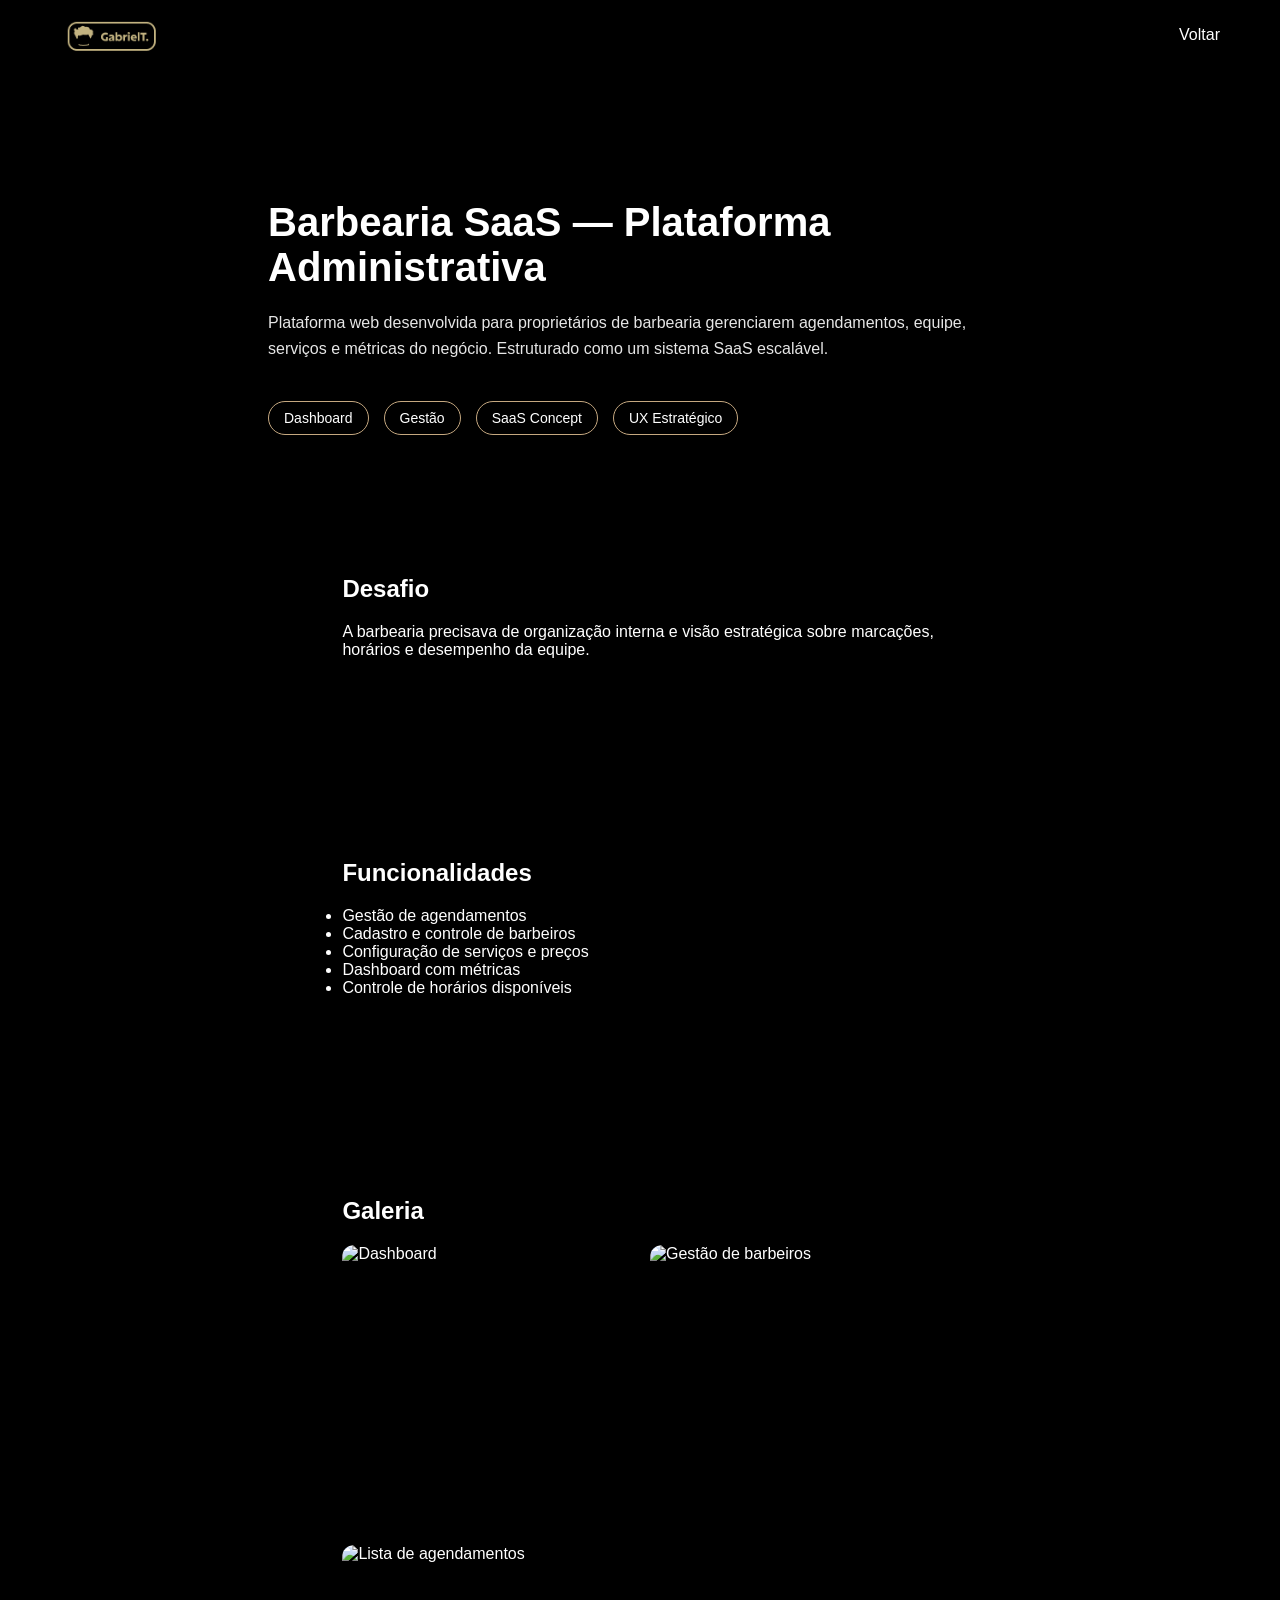
==== barbearia-admin.html @ 94efefbd "Adiciona documentação HTML para projetos." ====
<!DOCTYPE html>
<html lang="pt-BR">
<head>
    <meta charset="UTF-8">
    <meta name="viewport" content="width=device-width, initial-scale=1.0">
    <title>Barbearia SaaS | Painel Administrativo</title>
    <link rel="stylesheet" href="css/style.css">
</head>

<body>

<header>
    <nav class="navbar">
        <a href="index.html" class="logo">
            <img src="assets/images/logo.png" alt="Logo Gabriel">
        </a>
        <ul class="nav-links">
            <li><a href="index.html">Voltar</a></li>
        </ul>
    </nav>
</header>

<main class="projeto-individual">

    <h1>Barbearia SaaS — Plataforma Administrativa</h1>

    <p class="projeto-descricao">
        Plataforma web desenvolvida para proprietários de barbearia gerenciarem
        agendamentos, equipe, serviços e métricas do negócio.
        Estruturado como um sistema SaaS escalável.
    </p>

    <div class="tech-badges">
        <span>Dashboard</span>
        <span>Gestão</span>
        <span>SaaS Concept</span>
        <span>UX Estratégico</span>
    </div>

    <section class="case-section">
        <h2>Desafio</h2>
        <p>
            A barbearia precisava de organização interna e visão estratégica
            sobre marcações, horários e desempenho da equipe.
        </p>
    </section>

    <section class="case-section">
        <h2>Funcionalidades</h2>
        <ul>
            <li>Gestão de agendamentos</li>
            <li>Cadastro e controle de barbeiros</li>
            <li>Configuração de serviços e preços</li>
            <li>Dashboard com métricas</li>
            <li>Controle de horários disponíveis</li>
        </ul>
    </section>

    <section class="case-section">
        <h2>Galeria</h2>
        <div class="modal-gallery">
            <img src="assets/images/admin1.png" alt="Dashboard">
            <img src="assets/images/admin2.png" alt="Gestão de barbeiros">
            <img src="assets/images/admin3.png" alt="Lista de agendamentos">
        </div>
    </section>

</main>

</body>
</html>
---- css/style.css ----
/* ===================================================
   RESET GLOBAL
=================================================== */
* {
    margin: 0;
    padding: 0;
    box-sizing: border-box;
}

body {
    font-family: Arial, sans-serif;
    background-color: #000;
    color: #fff;
    overflow-x: hidden;
}

h1, h2 {
    margin-bottom: 20px;
}

section {
    padding: 100px 10%;
    scroll-margin-top: 120px; /* evita esconder seção atrás da navbar */
}

/* ===================================================
   NAVBAR
=================================================== */

header {
    height: 80px;
}

.navbar {
    position: fixed;
    top: 0;
    left: 0;
    width: 100%;
    z-index: 2000;

    display: flex;
    justify-content: space-between;
    align-items: center;

    padding: 15px 60px;
    background-color: rgba(0, 0, 0, 0.9);
}

.logo img {
    height: 40px;
    width: auto;
    display: block;
}

.nav-links {
    list-style: none;
    display: flex;
    gap: 20px;
}

.nav-links a {
    text-decoration: none;
    color: #fff;
    transition: 0.3s ease;
}

.nav-links a:hover,
.nav-links a.active {
    color: #c5a880;
}

/* ===================================================
   HERO
=================================================== */

.hero {
    height: 100vh;
    background: linear-gradient(135deg, #0f2027, #203a43, #2c5364);
    display: flex;
    justify-content: center;
    align-items: center;
    text-align: center;
}

.hero-content h1 {
    font-size: 3rem;
    letter-spacing: 2px;
    margin-bottom: 20px;
}

.hero-content p {
    font-size: 1.2rem;
    opacity: 0.8;
    margin-bottom: 30px;
}

.social-icons {
    display: flex;
    justify-content: center;
    gap: 20px;
}

.icon {
    border: 1px solid #fff;
    padding: 10px 15px;
    border-radius: 5px;
    transition: 0.3s ease;
}

.icon:hover {
    background-color: #fff;
    color: #000;
}

/* ===================================================
   SOBRE
=================================================== */

.sobre {
    background-color: #0b0f14;
}

.sobre-container {
    display: flex;
    align-items: center;
    justify-content: space-between;
    gap: 60px;
    flex-wrap: wrap;
}

.sobre-texto {
    flex: 1;
    min-width: 300px;
}

.sobre-texto h2 {
    font-size: 2.5rem;
}

.sobre-texto p {
    line-height: 1.6;
    margin-bottom: 30px;
    opacity: 0.8;
}

.btn-sobre {
    display: inline-block;
    padding: 12px 25px;
    border: 1px solid #c5a880;
    color: #c5a880;
    text-decoration: none;
    transition: 0.3s ease;
    letter-spacing: 1px;
}

.btn-sobre:hover {
    background-color: #c5a880;
    color: #000;
}

.sobre-imagem {
    flex: 1;
    display: flex;
    justify-content: center;
}

.sobre-imagem img {
    width: 100%;
    max-width: 400px;
    border-radius: 10px;
}

/* ===================================================
   PROJETOS - CARROSSEL
=================================================== */

.projetos {
    background-color: #111;
    display: flex;
    justify-content: center;
}

.projetos-container {
    width: 100%;
    max-width: 1200px;
    text-align: center;
}

.carrossel {
    margin-top: 50px;
    display: flex;
    align-items: center;
    justify-content: center;
    gap: 20px;
}

.carrossel-wrapper {
    overflow: hidden;
    width: 80%;
}

.carrossel-track {
    display: flex;
    transition: transform 0.5s ease-in-out;
}

.card {
    flex: 0 0 calc(33.333% - 40px);
    margin: 0 20px;
    background-color: #1c1c1c;
    padding: 30px;
    border-radius: 10px;
    cursor: pointer;
    transition: 0.3s ease;
}

.card:hover {
    transform: translateY(-5px);
}

/* Botões do carrossel */

.prev,
.next {
    background-color: #1c1c1c;
    border: 1px solid #c5a880;
    color: #c5a880;
    width: 70px;
    height: 70px;
    border-radius: 50%;
    font-size: 22px;
    cursor: pointer;
    transition: 0.3s ease;
    flex-shrink: 0;
}

.prev:hover,
.next:hover {
    background-color: #c5a880;
    color: #000;
}

.prev:active,
.next:active {
    transform: scale(0.95);
}

.card img {
    width: 100%;
    aspect-ratio: 16 / 9;
    object-fit: cover;
    border-radius: 8px;
}


/* ===================================================
   DESIGN GRID
=================================================== */

.design {
    background-color: #0b0f14;
    text-align: center;
}

.design-grid {
    display: grid;
    grid-template-columns: repeat(auto-fit, minmax(250px, 1fr));
    gap: 20px;
    margin-top: 50px;
}

.design-item {
    position: relative;
    cursor: pointer;
    overflow: hidden;
    border-radius: 12px;
}

.design-item img {
    width: 100%;
    height: 250px;
    object-fit: cover;
    display: block;
    transition: transform 0.4s ease;
}

.design-item:hover img {
    transform: scale(1.1);
}

.design-item img {
    width: 100%;
    height: 250px;
    object-fit: cover;
    display: block;
}


/* ===================================================
   CONTATO
=================================================== */

.contato {
    background-color: #111;
    text-align: center;
}

.contato-container {
    margin-top: 30px;
    line-height: 2;
}

.contato a {
    color: #c5a880;
    text-decoration: none;
    transition: 0.3s ease;
}

.contato a:hover {
    text-decoration: underline;
}

/* ===================================================
   MODAL (PROJETOS)
=================================================== */

.modal {
    position: fixed;
    inset: 0;
    background: rgba(0,0,0,0.9);
    display: none;
    justify-content: center;
    align-items: center;
    z-index: 3000;
    padding: 40px;
}

.modal-content {
    background: #111;
    width: 100%;
    max-width: 900px;
    max-height: 90vh;
    overflow-y: auto;
    border-radius: 12px;
    padding: 50px;
    position: relative;
    animation: fadeInModal 0.4s ease;
}

@keyframes fadeInModal {
    from { opacity: 0; transform: translateY(20px); }
    to { opacity: 1; transform: translateY(0); }
}

.modal-gallery {
    display: grid;
    grid-template-columns: repeat(auto-fit, minmax(250px, 1fr));
    gap: 20px;
    margin-top: 20px;
}

.modal-gallery img {
    width: 100%;
    height: 280px;
    object-fit: cover;
    border-radius: 12px;
    transition: 0.3s ease;
}

.modal-gallery img:hover {
    transform: scale(1.05);
}


/* ===================================================
   PROJETO INDIVIDUAL
=================================================== */

.projeto-individual {
    padding: 120px 10%;
    max-width: 1000px;
    margin: auto;
}

.projeto-individual h1 {
    font-size: 2.5rem;
}

.projeto-descricao {
    line-height: 1.6;
    margin-bottom: 40px;
    opacity: 0.9;
}

.tech-badges {
    display: flex;
    gap: 15px;
    flex-wrap: wrap;
    margin-bottom: 40px;
}

.tech-badges span {
    border: 1px solid #c5a880;
    padding: 8px 15px;
    border-radius: 20px;
    font-size: 14px;
    transition: 0.3s ease;
}

.tech-badges span:hover {
    background-color: #c5a880;
    color: #000;
}

/* ===================================================
   PÁGINA PESSOAL
=================================================== */

.pagina-pessoal {
    max-width: 900px;
    margin: 120px auto 80px auto;
    padding: 20px;
    line-height: 1.8;
}

/* ===================================================
   FOOTER
=================================================== */

.footer {
    text-align: center;
    padding: 40px 0;
    background-color: #111;
    margin-top: 80px;
    font-size: 14px;
    opacity: 0.6;
}

/* ===================================================
   RESPONSIVIDADE
=================================================== */

@media (max-width: 1024px) {
    .card {
        flex: 0 0 calc(50% - 40px);
    }
}

@media (max-width: 768px) {
    .carrossel-wrapper {
        width: 100%;
    }

    .card {
        flex: 0 0 calc(100% - 40px);
    }

    .sobre-container {
        flex-direction: column;
        text-align: center;
    }
}
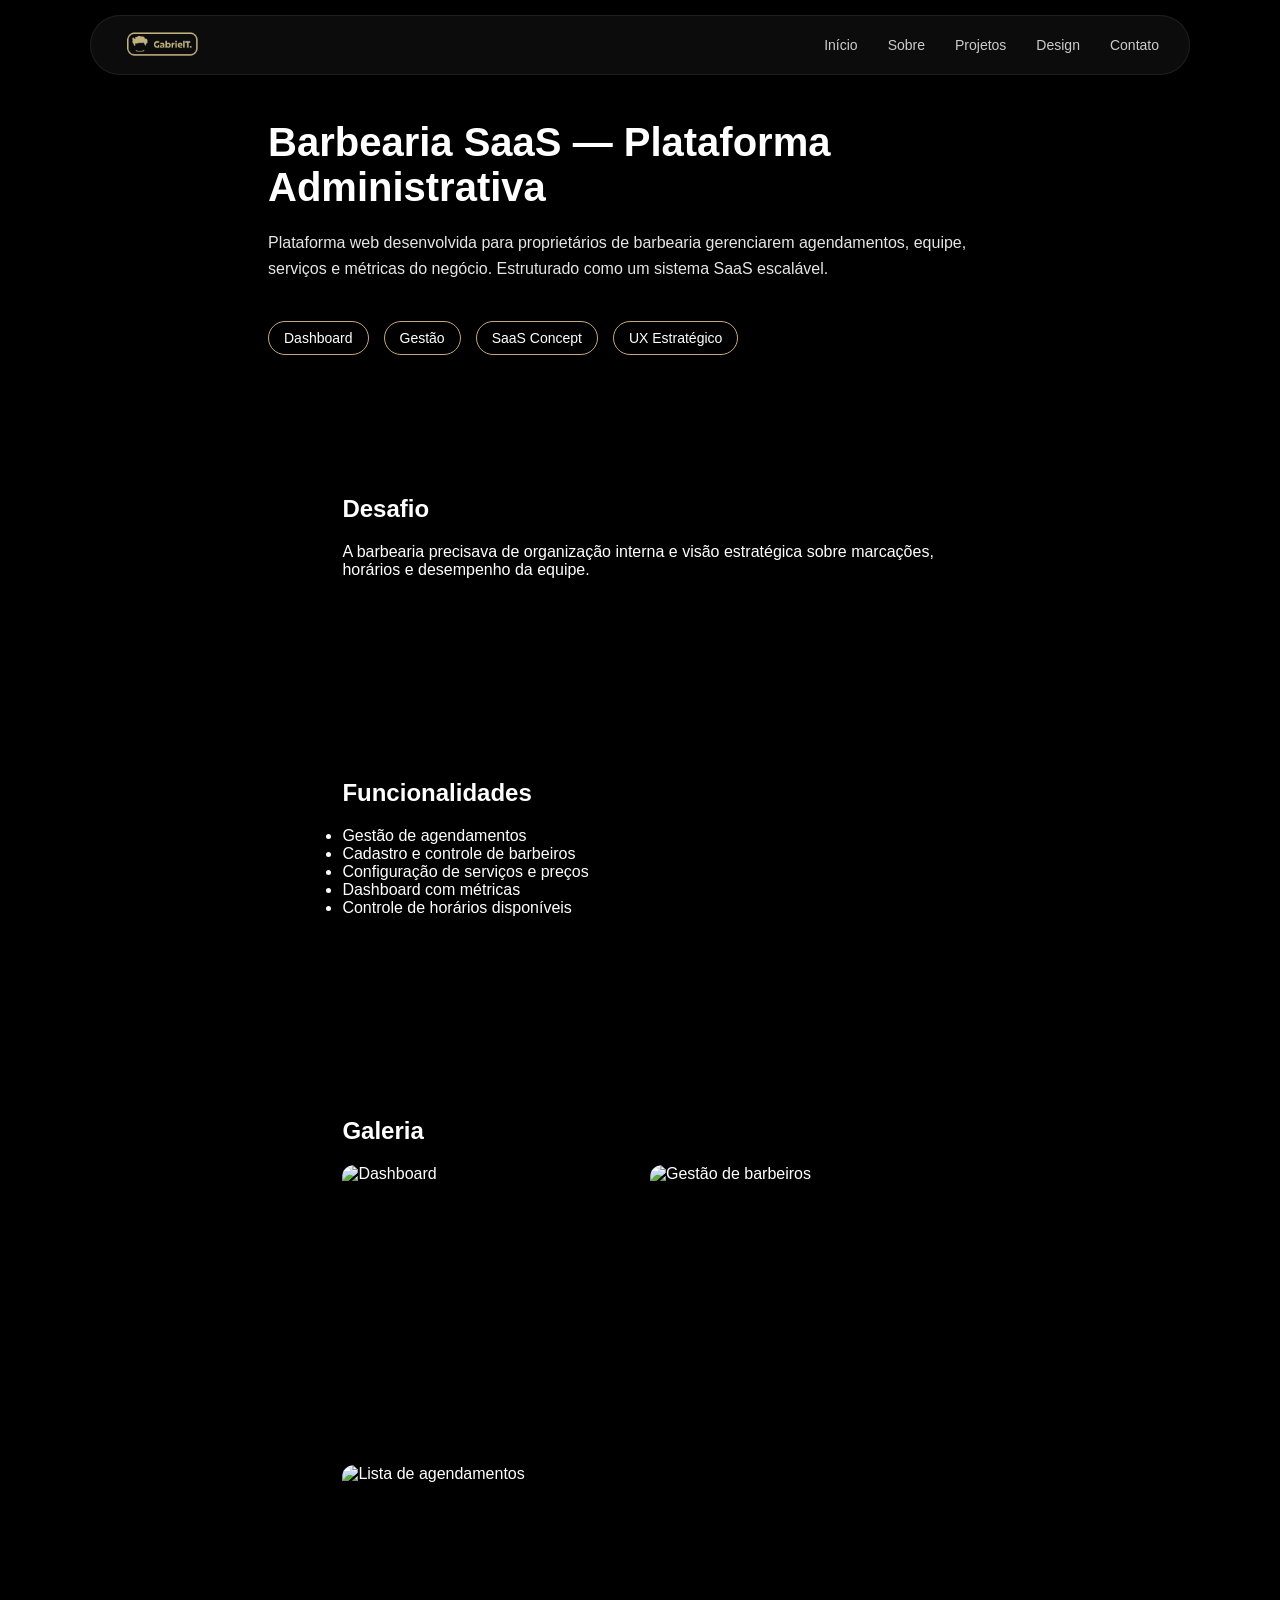
==== commit 1ad5b9f0: "Mudança da strutura de navegação." ====
--- a/barbearia-admin.html
+++ b/barbearia-admin.html
@@ -9,16 +9,29 @@
 
 <body>
 
-<header>
-    <nav class="navbar">
-        <a href="index.html" class="logo">
-            <img src="assets/images/logo.png" alt="Logo Gabriel">
-        </a>
-        <ul class="nav-links">
-            <li><a href="index.html">Voltar</a></li>
-        </ul>
-    </nav>
-</header>
+    <header>
+        <nav class="navbar">
+
+            <a href="index.html" class="logo">
+                <img src="assets/images/logo.png" alt="Logo Gabriel">
+            </a>
+
+            <ul class="nav-links" id="navMenu">
+                <li><a href="index.html">Início</a></li>
+                <li><a href="index.html#sobre">Sobre</a></li>
+                <li><a href="index.html#projetos">Projetos</a></li>
+                <li><a href="index.html#design">Design</a></li>
+                <li><a href="index.html#contato">Contato</a></li>
+            </ul>
+
+            <div class="menu-toggle" id="menuToggle">
+                <span></span>
+                <span></span>
+                <span></span>
+            </div>
+
+        </nav>
+    </header>
 
 <main class="projeto-individual">
 
--- a/css/style.css
+++ b/css/style.css
@@ -23,75 +23,134 @@
     scroll-margin-top: 120px; /* evita esconder seção atrás da navbar */
 }
 
-/* ===================================================
-   NAVBAR
-=================================================== */
-
-header {
-    height: 80px;
-}
+/* =====================================
+   NAVBAR 
+===================================== */
+
 
 .navbar {
     position: fixed;
-    top: 0;
-    left: 0;
-    width: 100%;
-    z-index: 2000;
-
-    display: flex;
+    top: 15px;
+    left: 50%;
+    transform: translateX(-50%);
+    width: 90%;
+    max-width: 1100px;
+
+    height: 60px;
+    padding: 0 30px;
+
+    display: flex;
+    align-items: center;
     justify-content: space-between;
-    align-items: center;
-
-    padding: 15px 60px;
-    background-color: rgba(0, 0, 0, 0.9);
-}
+
+    background: rgba(20, 20, 20, 0.6);
+    backdrop-filter: blur(10px);
+    -webkit-backdrop-filter: blur(10px);
+
+    border-radius: 50px;
+    border: 1px solid rgba(255, 255, 255, 0.08);
+    box-shadow: 0 8px 30px rgba(0, 0, 0, 0.4);
+
+    z-index: 3000;
+}
+
+/* LOGO */
 
 .logo img {
-    height: 40px;
+    height: 32px;
     width: auto;
-    display: block;
-}
+}
+
+/* LINKS */
 
 .nav-links {
     list-style: none;
     display: flex;
-    gap: 20px;
+    gap: 30px;
 }
 
 .nav-links a {
     text-decoration: none;
+    font-size: 14px;
+    font-weight: 500;
+    color: #ccc;
+    transition: 0.3s ease;
+    position: relative;
+}
+
+/* Hover elegante */
+
+.nav-links a::after {
+    content: "";
+    position: absolute;
+    left: 0;
+    bottom: -6px;
+    width: 0%;
+    height: 2px;
+    background-color: #c5a880;
+    transition: 0.3s ease;
+}
+
+.nav-links a:hover {
     color: #fff;
-    transition: 0.3s ease;
-}
-
-.nav-links a:hover,
+}
+
+.nav-links a:hover::after {
+    width: 100%;
+}
+
 .nav-links a.active {
-    color: #c5a880;
-}
-
-/* ===================================================
-   HERO
+    color: #fff;
+}
+
+
+
+/* ===================================================
+   HERO PREMIUM
 =================================================== */
 
 .hero {
     height: 100vh;
-    background: linear-gradient(135deg, #0f2027, #203a43, #2c5364);
+    background: radial-gradient(circle at top left, #1a1a1a, #000 60%);
     display: flex;
     justify-content: center;
     align-items: center;
     text-align: center;
+    padding: 0 20px;
+}
+
+.hero-content {
+    max-width: 800px;
+}
+
+.hero-badge {
+    display: inline-block;
+    padding: 8px 18px;
+    border-radius: 20px;
+    background: rgba(197, 168, 128, 0.1);
+    border: 1px solid rgba(197, 168, 128, 0.3);
+    color: #c5a880;
+    font-size: 12px;
+    letter-spacing: 1px;
+    margin-bottom: 25px;
 }
 
 .hero-content h1 {
-    font-size: 3rem;
-    letter-spacing: 2px;
-    margin-bottom: 20px;
+    font-size: 3.5rem;
+    font-weight: 700;
+    line-height: 1.1;
+    margin-bottom: 25px;
+}
+
+.hero-content h1 span {
+    color: #c5a880;
 }
 
 .hero-content p {
-    font-size: 1.2rem;
-    opacity: 0.8;
-    margin-bottom: 30px;
+    font-size: 1.1rem;
+    opacity: 0.75;
+    margin-bottom: 40px;
+    line-height: 1.6;
 }
 
 .social-icons {
@@ -101,14 +160,31 @@
 }
 
 .icon {
-    border: 1px solid #fff;
-    padding: 10px 15px;
-    border-radius: 5px;
-    transition: 0.3s ease;
-}
-
-.icon:hover {
-    background-color: #fff;
+    width: 22px;
+    height: 22px;
+    stroke-width: 1.5;
+    color: #fff;
+    transition: all 0.3s ease;
+}
+
+.social-icons a {
+    width: 52px;
+    height: 52px;
+    border-radius: 50%;
+    border: 1px solid rgba(255,255,255,0.2);
+    display: flex;
+    align-items: center;
+    justify-content: center;
+    transition: all 0.3s ease;
+}
+
+.social-icons a:hover {
+    background: #c5a880;
+    border-color: #c5a880;
+    transform: translateY(-4px);
+}
+
+.social-icons a:hover .icon {
     color: #000;
 }
 
@@ -460,3 +536,103 @@
         text-align: center;
     }
 }
+
+/* ===============================
+   MOBILE MENU
+=============================== */
+
+/* ===============================
+   MOBILE MENU PREMIUM REFINADO
+=============================== */
+
+/* Botão hambúrguer */
+.menu-toggle {
+    display: none;
+    flex-direction: column;
+    gap: 5px;
+    cursor: pointer;
+}
+
+.menu-toggle span {
+    width: 22px;
+    height: 2px;
+    background: #fff;
+    transition: 0.3s ease;
+}
+
+/* Overlay */
+.menu-overlay {
+    position: fixed;
+    inset: 0;
+    background: rgba(0, 0, 0, 0.7);
+    backdrop-filter: blur(6px);
+    opacity: 0;
+    pointer-events: none;
+    transition: 0.35s ease;
+    z-index: 2500;
+}
+
+.menu-overlay.active {
+    opacity: 1;
+    pointer-events: all;
+}
+
+
+/* MOBILE */
+@media (max-width: 768px) {
+
+    .menu-toggle {
+        display: flex;
+    }
+
+    .nav-links {
+        position: fixed;
+        top: 90px;
+        left: 50%;
+        transform: translateX(-50%) translateY(-25px);
+
+        width: 90%;
+        max-width: 380px;
+
+        padding: 45px 30px 30px;
+
+        flex-direction: column;
+        align-items: center;
+        gap: 28px;
+
+        background: rgba(18, 18, 18, 0.95);
+        backdrop-filter: blur(18px);
+
+        border-radius: 28px;
+        border: 1px solid rgba(255,255,255,0.06);
+
+        box-shadow: 0 25px 60px rgba(0, 0, 0, 0.6);
+
+        opacity: 0;
+        pointer-events: none;
+        transition: all 0.35s ease;
+
+        z-index: 3000;
+    }
+
+    .nav-links.active {
+        opacity: 1;
+        transform: translateX(-50%) translateY(0);
+        pointer-events: all;
+    }
+
+    .nav-links a {
+        font-size: 18px;
+        font-weight: 500;
+        letter-spacing: 0.5px;
+        color: #eaeaea;
+        padding: 8px 0;
+        transition: all 0.3s ease;
+    }
+
+    .nav-links a:hover {
+        color: #c5a880;
+        transform: scale(1.05);
+    }
+
+}
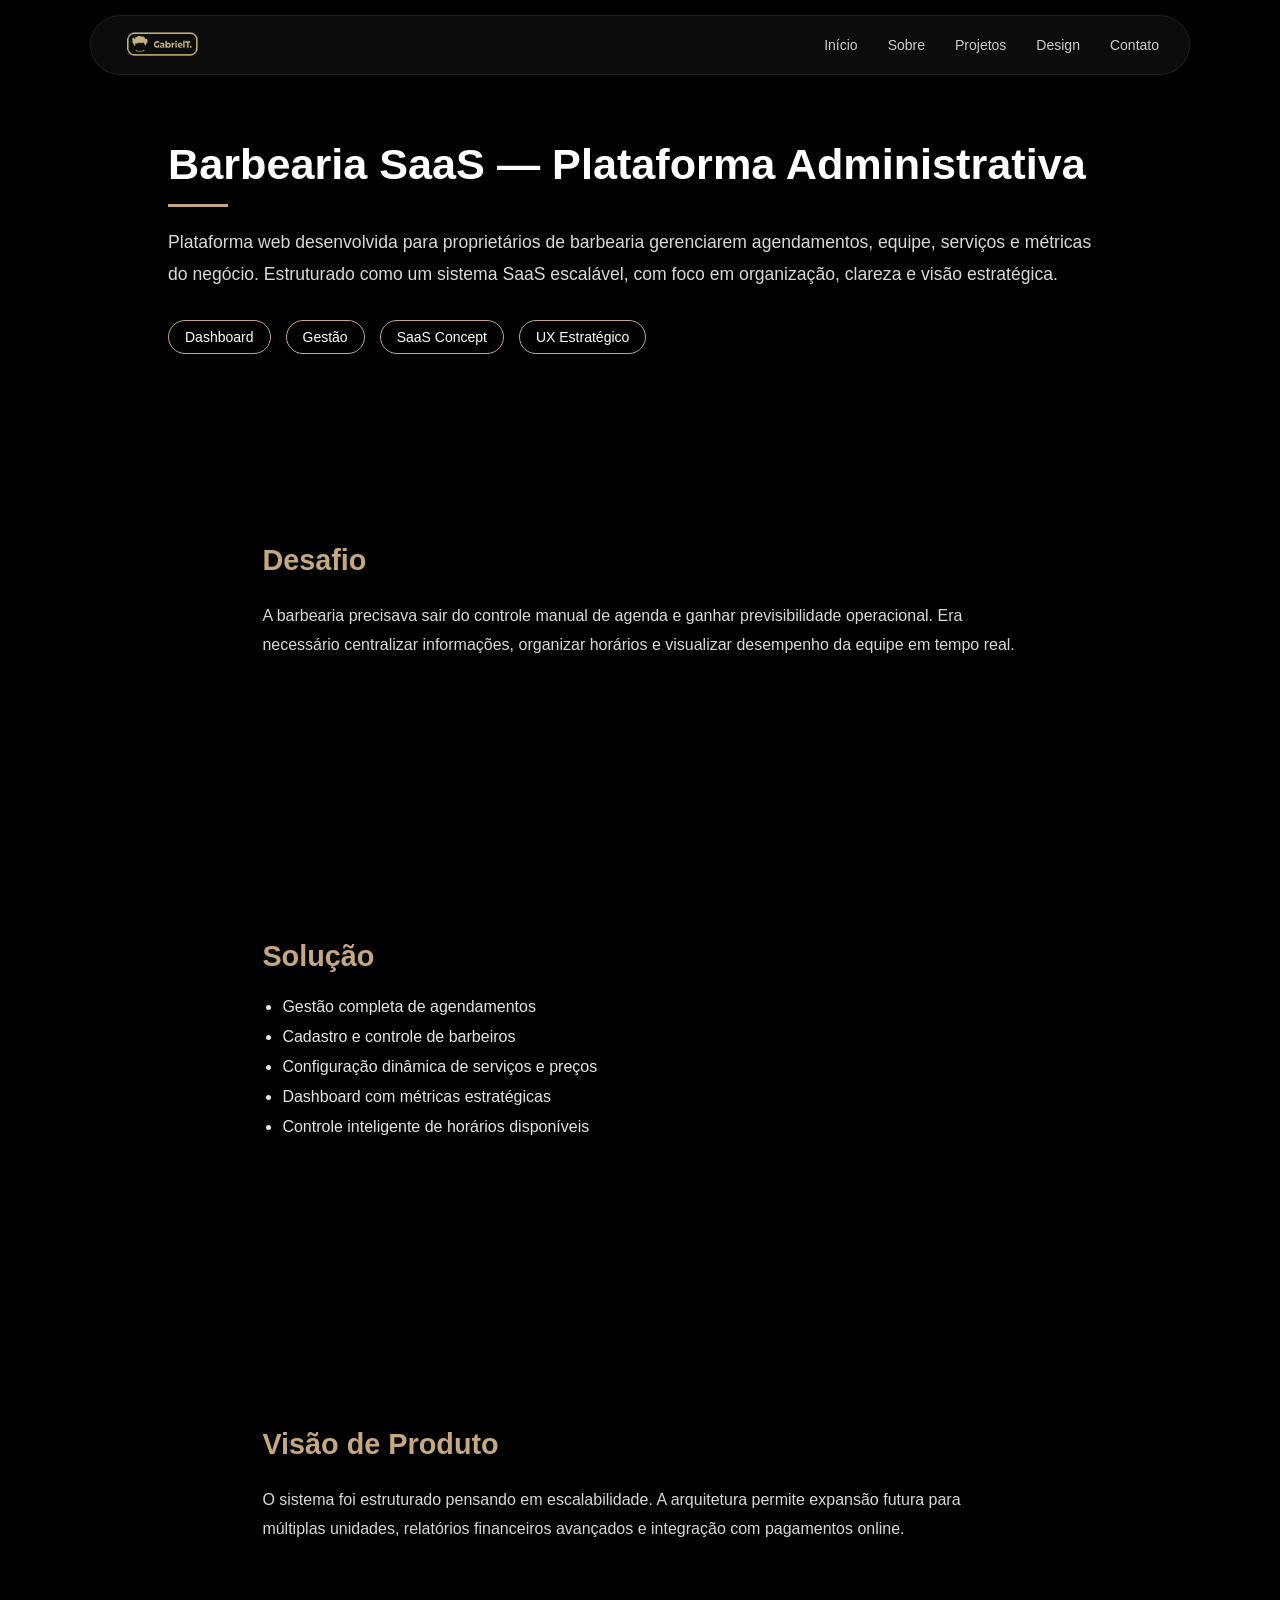
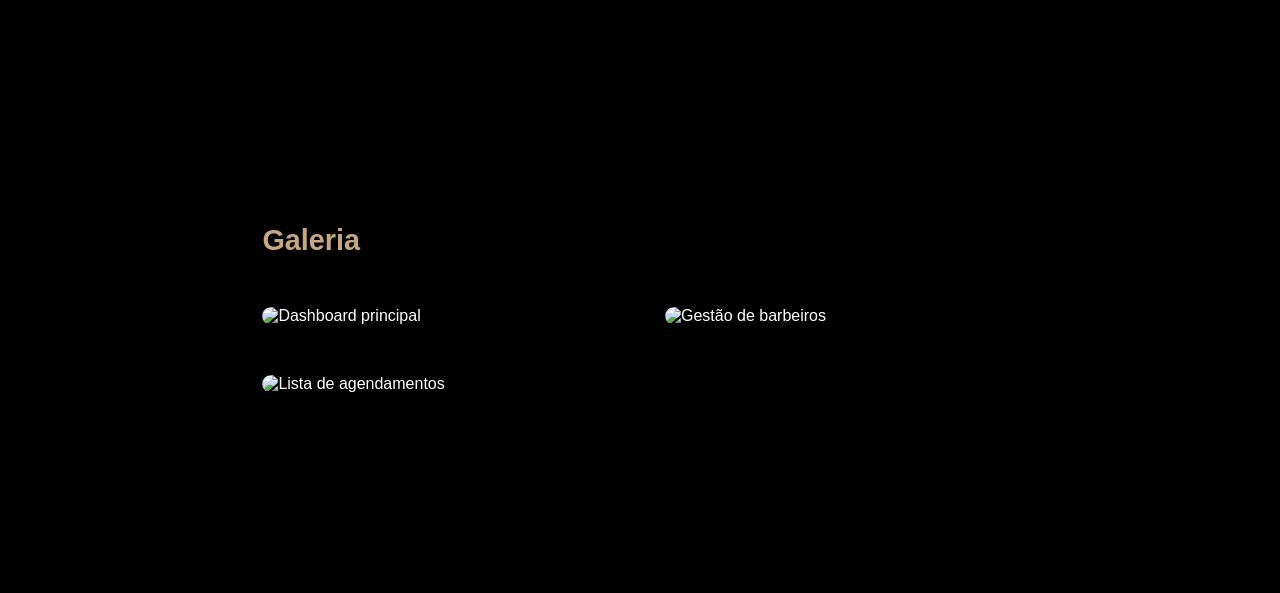
==== commit 8625d2fd: "Refina conteúdo e estrutura das seções em várias páginas, melhora a responsividade e adiciona novos " ====
--- a/barbearia-admin.html
+++ b/barbearia-admin.html
@@ -35,44 +35,60 @@
 
 <main class="projeto-individual">
 
-    <h1>Barbearia SaaS — Plataforma Administrativa</h1>
+    <div class="case-header">
+        <h1>Barbearia SaaS — Plataforma Administrativa</h1>
 
-    <p class="projeto-descricao">
-        Plataforma web desenvolvida para proprietários de barbearia gerenciarem
-        agendamentos, equipe, serviços e métricas do negócio.
-        Estruturado como um sistema SaaS escalável.
-    </p>
+        <p class="projeto-descricao">
+            Plataforma web desenvolvida para proprietários de barbearia gerenciarem
+            agendamentos, equipe, serviços e métricas do negócio.
+            Estruturado como um sistema SaaS escalável, com foco em organização,
+            clareza e visão estratégica.
+        </p>
 
-    <div class="tech-badges">
-        <span>Dashboard</span>
-        <span>Gestão</span>
-        <span>SaaS Concept</span>
-        <span>UX Estratégico</span>
+        <div class="tech-badges">
+            <span>Dashboard</span>
+            <span>Gestão</span>
+            <span>SaaS Concept</span>
+            <span>UX Estratégico</span>
+        </div>
     </div>
 
     <section class="case-section">
         <h2>Desafio</h2>
         <p>
-            A barbearia precisava de organização interna e visão estratégica
-            sobre marcações, horários e desempenho da equipe.
+            A barbearia precisava sair do controle manual de agenda
+            e ganhar previsibilidade operacional.
+            Era necessário centralizar informações, organizar horários
+            e visualizar desempenho da equipe em tempo real.
         </p>
     </section>
 
     <section class="case-section">
-        <h2>Funcionalidades</h2>
-        <ul>
-            <li>Gestão de agendamentos</li>
+        <h2>Solução</h2>
+
+        <ul class="case-list">
+            <li>Gestão completa de agendamentos</li>
             <li>Cadastro e controle de barbeiros</li>
-            <li>Configuração de serviços e preços</li>
-            <li>Dashboard com métricas</li>
-            <li>Controle de horários disponíveis</li>
+            <li>Configuração dinâmica de serviços e preços</li>
+            <li>Dashboard com métricas estratégicas</li>
+            <li>Controle inteligente de horários disponíveis</li>
         </ul>
     </section>
 
     <section class="case-section">
+        <h2>Visão de Produto</h2>
+        <p>
+            O sistema foi estruturado pensando em escalabilidade.
+            A arquitetura permite expansão futura para múltiplas unidades,
+            relatórios financeiros avançados e integração com pagamentos online.
+        </p>
+    </section>
+
+    <section class="case-section">
         <h2>Galeria</h2>
-        <div class="modal-gallery">
-            <img src="assets/images/admin1.png" alt="Dashboard">
+
+        <div class="case-gallery dashboard-gallery">
+            <img src="assets/images/admin1.png" alt="Dashboard principal">
             <img src="assets/images/admin2.png" alt="Gestão de barbeiros">
             <img src="assets/images/admin3.png" alt="Lista de agendamentos">
         </div>
--- a/css/style.css
+++ b/css/style.css
@@ -189,71 +189,117 @@
 }
 
 /* ===================================================
-   SOBRE
+   SOBRE PREMIUM
 =================================================== */
 
 .sobre {
     background-color: #0b0f14;
+    position: relative;
+}
+
+.section-badge {
+    display: inline-block;
+    font-size: 12px;
+    letter-spacing: 1px;
+    padding: 6px 14px;
+    border-radius: 20px;
+    background: rgba(197, 168, 128, 0.08);
+    border: 1px solid rgba(197, 168, 128, 0.3);
+    color: #c5a880;
+    margin-bottom: 20px;
 }
 
 .sobre-container {
     display: flex;
     align-items: center;
     justify-content: space-between;
-    gap: 60px;
+    gap: 80px;
     flex-wrap: wrap;
 }
 
 .sobre-texto {
     flex: 1;
-    min-width: 300px;
+    min-width: 320px;
 }
 
 .sobre-texto h2 {
-    font-size: 2.5rem;
+    font-size: 2.8rem;
+    margin-bottom: 25px;
 }
 
 .sobre-texto p {
-    line-height: 1.6;
-    margin-bottom: 30px;
+    line-height: 1.7;
+    margin-bottom: 20px;
     opacity: 0.8;
+    font-size: 1.05rem;
+}
+
+.sobre-destaque {
+    color: #c5a880;
+    font-weight: 500;
+    opacity: 1;
 }
 
 .btn-sobre {
     display: inline-block;
-    padding: 12px 25px;
+    margin-top: 10px;
+    padding: 14px 28px;
+    border-radius: 30px;
     border: 1px solid #c5a880;
     color: #c5a880;
     text-decoration: none;
-    transition: 0.3s ease;
+    font-weight: 500;
     letter-spacing: 1px;
+    transition: all 0.3s ease;
 }
 
 .btn-sobre:hover {
     background-color: #c5a880;
     color: #000;
-}
-
-.sobre-imagem {
-    flex: 1;
-    display: flex;
-    justify-content: center;
+    transform: translateY(-3px);
+}
+
+/* IMAGEM */
+
+.image-wrapper {
+    position: relative;
+    border-radius: 20px;
+    overflow: hidden;
+    padding: 5px;
+    background: linear-gradient(135deg, #c5a880, transparent);
 }
 
 .sobre-imagem img {
     width: 100%;
-    max-width: 400px;
-    border-radius: 10px;
-}
-
-/* ===================================================
-   PROJETOS - CARROSSEL
+    max-width: 420px;
+    border-radius: 16px;
+    display: block;
+}
+
+/* ===================================================
+   PROJETOS PREMIUM
 =================================================== */
 
 .projetos {
     background-color: #111;
     display: flex;
     justify-content: center;
+    padding: 140px 10%;
+}
+
+.section-title {
+    font-size: 2.6rem;
+    margin-bottom: 10px;
+}
+
+.section-title span {
+    color: #c5a880;
+}
+
+.section-subtitle {
+    opacity: 0.6;
+    margin-bottom: 50px;
+    font-size: 1rem;
 }
 
 .projetos-container {
@@ -262,51 +308,96 @@
     text-align: center;
 }
 
+/* ===================================================
+   PROJETOS HARMÔNICOS
+=================================================== */
+
 .carrossel {
-    margin-top: 50px;
+    margin-top: 80px;
+    padding-top: 20px; /* espaço extra para hover */
     display: flex;
     align-items: center;
     justify-content: center;
-    gap: 20px;
+    gap: 30px;
 }
 
 .carrossel-wrapper {
     overflow: hidden;
-    width: 80%;
+    width: 85%;
+    padding-top: 15px;
 }
 
 .carrossel-track {
     display: flex;
+    gap: 30px; /* Espaçamento real entre cards */
     transition: transform 0.5s ease-in-out;
 }
 
+/* ================= CARD ================= */
+
 .card {
-    flex: 0 0 calc(33.333% - 40px);
-    margin: 0 20px;
-    background-color: #1c1c1c;
-    padding: 30px;
-    border-radius: 10px;
-    cursor: pointer;
-    transition: 0.3s ease;
+    flex: 0 0 320px; /* largura fixa harmônica */
+    background: #141414;
+    border-radius: 20px;
+    overflow: hidden;
+    text-decoration: none;
+    color: #fff;
+    transition: all 0.35s ease;
+    border: 1px solid rgba(255,255,255,0.05);
 }
 
 .card:hover {
-    transform: translateY(-5px);
-}
-
-/* Botões do carrossel */
+    transform: translateY(-10px);
+    border-color: rgba(197,168,128,0.5);
+    box-shadow: 0 25px 50px rgba(0,0,0,0.7);
+}
+
+/* ================= IMAGEM ================= */
+
+.card-image {
+    width: 100%;
+    height: 180px; /* limite vertical */
+    max-height: 180px;
+    overflow: hidden;
+}
+
+.card-image img {
+    width: 100%;
+    height: 100%;
+    object-fit: cover; /* corta sem distorcer */
+    display: block;
+}
+
+/* ================= CONTEÚDO ================= */
+
+.card-content {
+    padding: 20px 22px 25px;
+}
+
+.card-content h3 {
+    font-size: 1.1rem;
+    margin-bottom: 8px;
+}
+
+.card-content p {
+    font-size: 0.8rem;
+    letter-spacing: 1px;
+    opacity: 0.6;
+}
+
+/* ================= BOTÕES ================= */
 
 .prev,
 .next {
-    background-color: #1c1c1c;
-    border: 1px solid #c5a880;
+    background: #1c1c1c;
+    border: 1px solid rgba(197,168,128,0.5);
     color: #c5a880;
-    width: 70px;
-    height: 70px;
+    width: 65px;
+    height: 65px;
     border-radius: 50%;
     font-size: 22px;
     cursor: pointer;
-    transition: 0.3s ease;
+    transition: all 0.3s ease;
     flex-shrink: 0;
 }
 
@@ -314,61 +405,90 @@
 .next:hover {
     background-color: #c5a880;
     color: #000;
-}
-
-.prev:active,
-.next:active {
-    transform: scale(0.95);
-}
-
-.card img {
-    width: 100%;
-    aspect-ratio: 16 / 9;
-    object-fit: cover;
-    border-radius: 8px;
-}
-
-
-/* ===================================================
-   DESIGN GRID
+    transform: scale(1.1);
+}
+
+
+/* ===================================================
+   DESIGN - DESKTOP
 =================================================== */
 
 .design {
-    background-color: #0b0f14;
+    padding: 140px 10%;
+    background-color: #0f0f0f;
     text-align: center;
+}
+
+.design h2 {
+    font-size: 2.5rem;
+    margin-bottom: 70px;
 }
 
 .design-grid {
     display: grid;
-    grid-template-columns: repeat(auto-fit, minmax(250px, 1fr));
-    gap: 20px;
-    margin-top: 50px;
-}
+    grid-template-columns: repeat(4, 1fr);
+    gap: 30px;
+}
+
+/* ================= ITEM ================= */
 
 .design-item {
     position: relative;
+    border-radius: 20px;
+    overflow: hidden;
     cursor: pointer;
-    overflow: hidden;
-    border-radius: 12px;
-}
+    background: #141414;
+    border: 1px solid rgba(255,255,255,0.05);
+    transition: all 0.35s ease;
+}
+
+.design-item:hover {
+    transform: translateY(-8px);
+    border-color: rgba(197,168,128,0.5);
+    box-shadow: 0 20px 40px rgba(0,0,0,0.7);
+}
+
+/* ================= IMAGEM ================= */
 
 .design-item img {
     width: 100%;
-    height: 250px;
-    object-fit: cover;
+    height: 320px;          /* Limite vertical */
+    object-fit: cover;      /* Mantém proporção */
     display: block;
-    transition: transform 0.4s ease;
+    transition: transform 0.5s ease;
 }
 
 .design-item:hover img {
-    transform: scale(1.1);
-}
-
-.design-item img {
+    transform: scale(1.05);
+}
+
+/* ================= OVERLAY ================= */
+
+.design-overlay {
+    position: absolute;
+    bottom: 0;
+    left: 0;
     width: 100%;
-    height: 250px;
-    object-fit: cover;
-    display: block;
+    padding: 30px 20px;
+    background: linear-gradient(
+        to top,
+        rgba(0, 0, 0, 0.932),
+        rgba(0, 0, 0, 0.342),
+        transparent
+    );
+    color: #fff5e8;
+    text-align: left;
+    transition: opacity 0.4s ease;
+}
+
+.design-overlay h3 {
+    margin-bottom: 8px;
+    font-size: 1.1rem;
+}
+
+.design-overlay p {
+    font-size: 0.85rem;
+    opacity: 0.7;
 }
 
 
@@ -541,10 +661,6 @@
    MOBILE MENU
 =============================== */
 
-/* ===============================
-   MOBILE MENU PREMIUM REFINADO
-=============================== */
-
 /* Botão hambúrguer */
 .menu-toggle {
     display: none;
@@ -635,4 +751,1927 @@
         transform: scale(1.05);
     }
 
-}+}
+
+
+/* ===================================================
+   MOBILE - PROJETOS
+=================================================== */
+
+@media (max-width: 768px) {
+
+    .projetos {
+        padding: 100px 20px;
+    }
+
+    .section-title {
+        font-size: 2rem;
+    }
+
+    .section-subtitle {
+        font-size: 0.9rem;
+        margin-bottom: 40px;
+        padding: 0 10px;
+    }
+
+    /* Remove botões no mobile */
+    .prev,
+    .next {
+        display: none;
+    }
+
+    .carrossel-wrapper {
+        overflow-x: auto;
+        overflow-y: visible;
+        scroll-snap-type: x mandatory;
+        -webkit-overflow-scrolling: touch;
+        padding-top: 20px;
+    }
+
+    .carrossel-track {
+        gap: 20px;
+    }
+
+    .card {
+        flex: 0 0 85%;
+        scroll-snap-align: center;
+        border-radius: 22px;
+    }
+
+    .card-image {
+        height: 200px;
+    }
+
+    .card-content {
+        padding: 25px;
+    }
+
+    .card-content h3 {
+        font-size: 1.2rem;
+    }
+
+    .card-content p {
+        font-size: 0.85rem;
+    }
+
+}
+
+/* ===================================================
+   DESIGN - MOBILE
+=================================================== */
+
+@media (max-width: 768px) {
+
+
+    
+    .design {
+        padding: 100px 20px;
+    }
+
+    .design h2 {
+        font-size: 2rem;
+        margin-bottom: 50px;
+    }
+
+    .design-grid {
+        grid-template-columns: 1fr;
+        gap: 25px;
+    }
+
+    .design-item {
+        border-radius: 24px;
+    }
+
+    .design-item img {
+        height: 260px; /* maior para dar impacto */
+    }
+
+    /* Remove efeito hover no mobile */
+    .design-item:hover {
+        transform: none;
+        box-shadow: none;
+    }
+
+    .design-item:hover img {
+        transform: none;
+    }
+
+    /* Overlay sempre visível */
+    .design-overlay {
+        position: absolute;
+        bottom: 0;
+        width: 100%;
+        padding: 25px 20px;
+        background: linear-gradient(
+            to top,
+            rgba(0,0,0,0.9),
+            rgba(0,0,0,0.4),
+            transparent
+        );
+    }
+
+    .design-overlay h3 {
+        font-size: 1.1rem;
+    }
+
+    .design-overlay p {
+        font-size: 0.85rem;
+        opacity: 0.75;
+    }
+
+    /* ===================================================
+   RESET GLOBAL
+=================================================== */
+* {
+    margin: 0;
+    padding: 0;
+    box-sizing: border-box;
+}
+
+body {
+    font-family: Arial, sans-serif;
+    background-color: #000;
+    color: #fff;
+    overflow-x: hidden;
+}
+
+h1, h2 {
+    margin-bottom: 20px;
+}
+
+section {
+    padding: 100px 10%;
+    scroll-margin-top: 120px; /* evita esconder seção atrás da navbar */
+}
+
+/* =====================================
+   NAVBAR 
+===================================== */
+
+
+.navbar {
+    position: fixed;
+    top: 15px;
+    left: 50%;
+    transform: translateX(-50%);
+    width: 90%;
+    max-width: 1100px;
+
+    height: 60px;
+    padding: 0 30px;
+
+    display: flex;
+    align-items: center;
+    justify-content: space-between;
+
+    background: rgba(20, 20, 20, 0.6);
+    backdrop-filter: blur(10px);
+    -webkit-backdrop-filter: blur(10px);
+
+    border-radius: 50px;
+    border: 1px solid rgba(255, 255, 255, 0.08);
+    box-shadow: 0 8px 30px rgba(0, 0, 0, 0.4);
+
+    z-index: 3000;
+}
+
+/* LOGO */
+
+.logo img {
+    height: 32px;
+    width: auto;
+}
+
+/* LINKS */
+
+.nav-links {
+    list-style: none;
+    display: flex;
+    gap: 30px;
+}
+
+.nav-links a {
+    text-decoration: none;
+    font-size: 14px;
+    font-weight: 500;
+    color: #ccc;
+    transition: 0.3s ease;
+    position: relative;
+}
+
+/* Hover elegante */
+
+.nav-links a::after {
+    content: "";
+    position: absolute;
+    left: 0;
+    bottom: -6px;
+    width: 0%;
+    height: 2px;
+    background-color: #c5a880;
+    transition: 0.3s ease;
+}
+
+.nav-links a:hover {
+    color: #fff;
+}
+
+.nav-links a:hover::after {
+    width: 100%;
+}
+
+.nav-links a.active {
+    color: #fff;
+}
+
+
+
+/* ===================================================
+   HERO PREMIUM
+=================================================== */
+
+.hero {
+    height: 100vh;
+    background: radial-gradient(circle at top left, #1a1a1a, #000 60%);
+    display: flex;
+    justify-content: center;
+    align-items: center;
+    text-align: center;
+    padding: 0 20px;
+}
+
+.hero-content {
+    max-width: 800px;
+}
+
+.hero-badge {
+    display: inline-block;
+    padding: 8px 18px;
+    border-radius: 20px;
+    background: rgba(197, 168, 128, 0.1);
+    border: 1px solid rgba(197, 168, 128, 0.3);
+    color: #c5a880;
+    font-size: 12px;
+    letter-spacing: 1px;
+    margin-bottom: 25px;
+}
+
+.hero-content h1 {
+    font-size: 3.5rem;
+    font-weight: 700;
+    line-height: 1.1;
+    margin-bottom: 25px;
+}
+
+.hero-content h1 span {
+    color: #c5a880;
+}
+
+.hero-content p {
+    font-size: 1.1rem;
+    opacity: 0.75;
+    margin-bottom: 40px;
+    line-height: 1.6;
+}
+
+.social-icons {
+    display: flex;
+    justify-content: center;
+    gap: 20px;
+}
+
+.icon {
+    width: 22px;
+    height: 22px;
+    stroke-width: 1.5;
+    color: #fff;
+    transition: all 0.3s ease;
+}
+
+.social-icons a {
+    width: 52px;
+    height: 52px;
+    border-radius: 50%;
+    border: 1px solid rgba(255,255,255,0.2);
+    display: flex;
+    align-items: center;
+    justify-content: center;
+    transition: all 0.3s ease;
+}
+
+.social-icons a:hover {
+    background: #c5a880;
+    border-color: #c5a880;
+    transform: translateY(-4px);
+}
+
+.social-icons a:hover .icon {
+    color: #000;
+}
+
+/* ===================================================
+   SOBRE PREMIUM
+=================================================== */
+
+.sobre {
+    background-color: #0b0f14;
+    position: relative;
+}
+
+.section-badge {
+    display: inline-block;
+    font-size: 12px;
+    letter-spacing: 1px;
+    padding: 6px 14px;
+    border-radius: 20px;
+    background: rgba(197, 168, 128, 0.08);
+    border: 1px solid rgba(197, 168, 128, 0.3);
+    color: #c5a880;
+    margin-bottom: 20px;
+}
+
+.sobre-container {
+    display: flex;
+    align-items: center;
+    justify-content: space-between;
+    gap: 80px;
+    flex-wrap: wrap;
+}
+
+.sobre-texto {
+    flex: 1;
+    min-width: 320px;
+}
+
+.sobre-texto h2 {
+    font-size: 2.8rem;
+    margin-bottom: 25px;
+}
+
+.sobre-texto p {
+    line-height: 1.7;
+    margin-bottom: 20px;
+    opacity: 0.8;
+    font-size: 1.05rem;
+}
+
+.sobre-destaque {
+    color: #c5a880;
+    font-weight: 500;
+    opacity: 1;
+}
+
+.btn-sobre {
+    display: inline-block;
+    margin-top: 10px;
+    padding: 14px 28px;
+    border-radius: 30px;
+    border: 1px solid #c5a880;
+    color: #c5a880;
+    text-decoration: none;
+    font-weight: 500;
+    letter-spacing: 1px;
+    transition: all 0.3s ease;
+}
+
+.btn-sobre:hover {
+    background-color: #c5a880;
+    color: #000;
+    transform: translateY(-3px);
+}
+
+/* IMAGEM */
+
+.image-wrapper {
+    position: relative;
+    border-radius: 20px;
+    overflow: hidden;
+    padding: 5px;
+    background: linear-gradient(135deg, #c5a880, transparent);
+}
+
+.sobre-imagem img {
+    width: 100%;
+    max-width: 420px;
+    border-radius: 16px;
+    display: block;
+}
+
+/* ===================================================
+   PROJETOS PREMIUM
+=================================================== */
+
+.projetos {
+    background-color: #111;
+    display: flex;
+    justify-content: center;
+    padding: 140px 10%;
+}
+
+.section-title {
+    font-size: 2.6rem;
+    margin-bottom: 10px;
+}
+
+.section-title span {
+    color: #c5a880;
+}
+
+.section-subtitle {
+    opacity: 0.6;
+    margin-bottom: 50px;
+    font-size: 1rem;
+}
+
+.projetos-container {
+    width: 100%;
+    max-width: 1200px;
+    text-align: center;
+}
+
+/* ===================================================
+   PROJETOS HARMÔNICOS
+=================================================== */
+
+.carrossel {
+    margin-top: 80px;
+    padding-top: 20px; /* espaço extra para hover */
+    display: flex;
+    align-items: center;
+    justify-content: center;
+    gap: 30px;
+}
+
+.carrossel-wrapper {
+    overflow: hidden;
+    width: 85%;
+    padding-top: 15px;
+}
+
+.carrossel-track {
+    display: flex;
+    gap: 30px; /* Espaçamento real entre cards */
+    transition: transform 0.5s ease-in-out;
+}
+
+/* ================= CARD ================= */
+
+.card {
+    flex: 0 0 320px; /* largura fixa harmônica */
+    background: #141414;
+    border-radius: 20px;
+    overflow: hidden;
+    text-decoration: none;
+    color: #fff;
+    transition: all 0.35s ease;
+    border: 1px solid rgba(255,255,255,0.05);
+}
+
+.card:hover {
+    transform: translateY(-10px);
+    border-color: rgba(197,168,128,0.5);
+    box-shadow: 0 25px 50px rgba(0,0,0,0.7);
+}
+
+/* ================= IMAGEM ================= */
+
+.card-image {
+    width: 100%;
+    height: 180px; /* limite vertical */
+    max-height: 180px;
+    overflow: hidden;
+}
+
+.card-image img {
+    width: 100%;
+    height: 100%;
+    object-fit: cover; /* corta sem distorcer */
+    display: block;
+}
+
+/* ================= CONTEÚDO ================= */
+
+.card-content {
+    padding: 20px 22px 25px;
+}
+
+.card-content h3 {
+    font-size: 1.1rem;
+    margin-bottom: 8px;
+}
+
+.card-content p {
+    font-size: 0.8rem;
+    letter-spacing: 1px;
+    opacity: 0.6;
+}
+
+/* ================= BOTÕES ================= */
+
+.prev,
+.next {
+    background: #1c1c1c;
+    border: 1px solid rgba(197,168,128,0.5);
+    color: #c5a880;
+    width: 65px;
+    height: 65px;
+    border-radius: 50%;
+    font-size: 22px;
+    cursor: pointer;
+    transition: all 0.3s ease;
+    flex-shrink: 0;
+}
+
+.prev:hover,
+.next:hover {
+    background-color: #c5a880;
+    color: #000;
+    transform: scale(1.1);
+}
+
+
+/* ===================================================
+   DESIGN - DESKTOP
+=================================================== */
+
+.design {
+    padding: 140px 10%;
+    background-color: #0f0f0f;
+    text-align: center;
+}
+
+.design h2 {
+    font-size: 2.5rem;
+    margin-bottom: 70px;
+}
+
+.design-grid {
+    display: grid;
+    grid-template-columns: repeat(4, 1fr);
+    gap: 30px;
+}
+
+/* ================= ITEM ================= */
+
+.design-item {
+    position: relative;
+    border-radius: 20px;
+    overflow: hidden;
+    cursor: pointer;
+    background: #141414;
+    border: 1px solid rgba(255,255,255,0.05);
+    transition: all 0.35s ease;
+}
+
+.design-item:hover {
+    transform: translateY(-8px);
+    border-color: rgba(197,168,128,0.5);
+    box-shadow: 0 20px 40px rgba(0,0,0,0.7);
+}
+
+/* ================= IMAGEM ================= */
+
+.design-item img {
+    width: 100%;
+    height: 320px;          /* Limite vertical */
+    object-fit: cover;      /* Mantém proporção */
+    display: block;
+    transition: transform 0.5s ease;
+}
+
+.design-item:hover img {
+    transform: scale(1.05);
+}
+
+/* ================= OVERLAY ================= */
+
+.design-overlay {
+    position: absolute;
+    bottom: 0;
+    left: 0;
+    width: 100%;
+    padding: 30px 20px;
+    background: linear-gradient(
+        to top,
+        rgba(0, 0, 0, 0.932),
+        rgba(0, 0, 0, 0.342),
+        transparent
+    );
+    color: #fff5e8;
+    text-align: left;
+    transition: opacity 0.4s ease;
+}
+
+.design-overlay h3 {
+    margin-bottom: 8px;
+    font-size: 1.1rem;
+}
+
+.design-overlay p {
+    font-size: 0.85rem;
+    opacity: 0.7;
+}
+
+
+/* ===================================================
+   CONTATO
+=================================================== */
+
+.contato {
+    background-color: #111;
+    text-align: center;
+}
+
+.contato-container {
+    margin-top: 30px;
+    line-height: 2;
+}
+
+.contato a {
+    color: #c5a880;
+    text-decoration: none;
+    transition: 0.3s ease;
+}
+
+.contato a:hover {
+    text-decoration: underline;
+}
+
+/* ===================================================
+   MODAL (PROJETOS)
+=================================================== */
+
+.modal {
+    position: fixed;
+    inset: 0;
+    background: rgba(0,0,0,0.9);
+    display: none;
+    justify-content: center;
+    align-items: center;
+    z-index: 3000;
+    padding: 40px;
+}
+
+.modal-content {
+    background: #111;
+    width: 100%;
+    max-width: 900px;
+    max-height: 90vh;
+    overflow-y: auto;
+    border-radius: 12px;
+    padding: 50px;
+    position: relative;
+    animation: fadeInModal 0.4s ease;
+}
+
+@keyframes fadeInModal {
+    from { opacity: 0; transform: translateY(20px); }
+    to { opacity: 1; transform: translateY(0); }
+}
+
+.modal-gallery {
+    display: grid;
+    grid-template-columns: repeat(auto-fit, minmax(250px, 1fr));
+    gap: 20px;
+    margin-top: 20px;
+}
+
+.modal-gallery img {
+    width: 100%;
+    height: 280px;
+    object-fit: cover;
+    border-radius: 12px;
+    transition: 0.3s ease;
+}
+
+.modal-gallery img:hover {
+    transform: scale(1.05);
+}
+
+
+/* ===================================================
+   PROJETO INDIVIDUAL
+=================================================== */
+
+.projeto-individual {
+    padding: 120px 10%;
+    max-width: 1000px;
+    margin: auto;
+}
+
+.projeto-individual h1 {
+    font-size: 2.5rem;
+}
+
+.projeto-descricao {
+    line-height: 1.6;
+    margin-bottom: 40px;
+    opacity: 0.9;
+}
+
+.tech-badges {
+    display: flex;
+    gap: 15px;
+    flex-wrap: wrap;
+    margin-bottom: 40px;
+}
+
+.tech-badges span {
+    border: 1px solid #c5a880;
+    padding: 8px 15px;
+    border-radius: 20px;
+    font-size: 14px;
+    transition: 0.3s ease;
+}
+
+.tech-badges span:hover {
+    background-color: #c5a880;
+    color: #000;
+}
+
+/* ===================================================
+   PÁGINA PESSOAL
+=================================================== */
+
+.pagina-pessoal {
+    max-width: 900px;
+    margin: 120px auto 80px auto;
+    padding: 20px;
+    line-height: 1.8;
+}
+
+/* ===================================================
+   FOOTER
+=================================================== */
+
+.footer {
+    text-align: center;
+    padding: 40px 0;
+    background-color: #111;
+    margin-top: 80px;
+    font-size: 14px;
+    opacity: 0.6;
+}
+
+/* ===================================================
+   RESPONSIVIDADE
+=================================================== */
+
+@media (max-width: 1024px) {
+    .card {
+        flex: 0 0 calc(50% - 40px);
+    }
+}
+
+@media (max-width: 768px) {
+    .carrossel-wrapper {
+        width: 100%;
+    }
+
+    .card {
+        flex: 0 0 calc(100% - 40px);
+    }
+
+    .sobre-container {
+        flex-direction: column;
+        text-align: center;
+    }
+}
+
+/* ===============================
+   MOBILE MENU
+=============================== */
+
+/* Botão hambúrguer */
+.menu-toggle {
+    display: none;
+    flex-direction: column;
+    gap: 5px;
+    cursor: pointer;
+}
+
+.menu-toggle span {
+    width: 22px;
+    height: 2px;
+    background: #fff;
+    transition: 0.3s ease;
+}
+
+/* Overlay */
+.menu-overlay {
+    position: fixed;
+    inset: 0;
+    background: rgba(0, 0, 0, 0.7);
+    backdrop-filter: blur(6px);
+    opacity: 0;
+    pointer-events: none;
+    transition: 0.35s ease;
+    z-index: 2500;
+}
+
+.menu-overlay.active {
+    opacity: 1;
+    pointer-events: all;
+}
+
+
+/* MOBILE */
+@media (max-width: 768px) {
+
+    .menu-toggle {
+        display: flex;
+    }
+
+    .nav-links {
+        position: fixed;
+        top: 90px;
+        left: 50%;
+        transform: translateX(-50%) translateY(-25px);
+
+        width: 90%;
+        max-width: 380px;
+
+        padding: 45px 30px 30px;
+
+        flex-direction: column;
+        align-items: center;
+        gap: 28px;
+
+        background: rgba(18, 18, 18, 0.95);
+        backdrop-filter: blur(18px);
+
+        border-radius: 28px;
+        border: 1px solid rgba(255,255,255,0.06);
+
+        box-shadow: 0 25px 60px rgba(0, 0, 0, 0.6);
+
+        opacity: 0;
+        pointer-events: none;
+        transition: all 0.35s ease;
+
+        z-index: 3000;
+    }
+
+    .nav-links.active {
+        opacity: 1;
+        transform: translateX(-50%) translateY(0);
+        pointer-events: all;
+    }
+
+    .nav-links a {
+        font-size: 18px;
+        font-weight: 500;
+        letter-spacing: 0.5px;
+        color: #eaeaea;
+        padding: 8px 0;
+        transition: all 0.3s ease;
+    }
+
+    .nav-links a:hover {
+        color: #c5a880;
+        transform: scale(1.05);
+    }
+
+}
+
+
+/* ===================================================
+   MOBILE - PROJETOS
+=================================================== */
+
+@media (max-width: 768px) {
+
+    .projetos {
+        padding: 100px 20px;
+    }
+
+    .section-title {
+        font-size: 2rem;
+    }
+
+    .section-subtitle {
+        font-size: 0.9rem;
+        margin-bottom: 40px;
+        padding: 0 10px;
+    }
+
+    /* Remove botões no mobile */
+    .prev,
+    .next {
+        display: none;
+    }
+
+    .carrossel-wrapper {
+        overflow-x: auto;
+        overflow-y: visible;
+        scroll-snap-type: x mandatory;
+        -webkit-overflow-scrolling: touch;
+        padding-top: 20px;
+    }
+
+    .carrossel-track {
+        gap: 20px;
+    }
+
+    .card {
+        flex: 0 0 85%;
+        scroll-snap-align: center;
+        border-radius: 22px;
+    }
+
+    .card-image {
+        height: 200px;
+    }
+
+    .card-content {
+        padding: 25px;
+    }
+
+    .card-content h3 {
+        font-size: 1.2rem;
+    }
+
+    .card-content p {
+        font-size: 0.85rem;
+    }
+
+}
+
+/* ===================================================
+   DESIGN - MOBILE
+=================================================== */
+
+@media (max-width: 768px) {
+
+
+    
+    .design {
+        padding: 100px 20px;
+    }
+
+    .design h2 {
+        font-size: 2rem;
+        margin-bottom: 50px;
+    }
+
+    .design-grid {
+        grid-template-columns: 1fr;
+        gap: 25px;
+    }
+
+    .design-item {
+        border-radius: 24px;
+    }
+
+    .design-item img {
+        height: 260px; /* maior para dar impacto */
+    }
+
+    /* Remove efeito hover no mobile */
+    .design-item:hover {
+        transform: none;
+        box-shadow: none;
+    }
+
+    .design-item:hover img {
+        transform: none;
+    }
+
+    /* Overlay sempre visível */
+    .design-overlay {
+        position: absolute;
+        bottom: 0;
+        width: 100%;
+        padding: 25px 20px;
+        background: linear-gradient(
+            to top,
+            rgba(0,0,0,0.9),
+            rgba(0,0,0,0.4),
+            transparent
+        );
+    }
+
+    .design-overlay h3 {
+        font-size: 1.1rem;
+    }
+
+    .design-overlay p {
+        font-size: 0.85rem;
+        opacity: 0.75;
+    }
+
+    /* Corrige estado preso das setas no mobile */
+
+.viewer-prev:active,
+.viewer-next:active {
+    background: rgba(0,0,0,0.6);
+    color: #c5a880;
+}
+
+.viewer-prev:hover,
+.viewer-next:hover {
+    background: rgba(0,0,0,0.6);
+    color: #c5a880;
+}
+
+/* Remove highlight azul padrão do mobile */
+.viewer-prev,
+.viewer-next {
+    -webkit-tap-highlight-color: transparent;
+    }
+
+}
+
+/* ===================================================
+   DESIGN VIEWER - LAYOUT LATERAL
+=================================================== */
+
+.design-viewer {
+    position: fixed;
+    inset: 0;
+    background: rgba(0,0,0,0.95);
+    backdrop-filter: blur(10px);
+    display: none;
+    align-items: center;
+    justify-content: center;
+    z-index: 9999;
+    padding: 60px;
+}
+
+.design-viewer.active {
+    display: flex;
+}
+
+.viewer-content {
+    display: flex;
+    gap: 60px;
+    align-items: center;
+    max-width: 1200px;
+    width: 100%;
+}
+
+/* IMAGEM */
+
+.viewer-img {
+    max-width: 60%;
+    max-height: 80vh;
+    border-radius: 18px;
+    box-shadow: 0 30px 60px rgba(0,0,0,0.8);
+}
+
+/* INFO */
+
+.viewer-info {
+    flex: 1;
+    color: #fff;
+}
+
+.viewer-title {
+    font-size: 2rem;
+    margin-bottom: 20px;
+}
+
+.viewer-desc {
+    font-size: 1rem;
+    line-height: 1.7;
+    opacity: 0.8;
+}
+
+/* BOTÕES */
+
+.viewer-prev,
+.viewer-next {
+    position: absolute;
+    background: rgba(255,255,255,0.05);
+    border: 1px solid rgba(197,168,128,0.4);
+    color: #c5a880;
+    width: 60px;
+    height: 60px;
+    border-radius: 50%;
+    font-size: 22px;
+    cursor: pointer;
+    transition: all 0.3s ease;
+}
+
+.viewer-prev { left: 40px; }
+.viewer-next { right: 40px; }
+
+.viewer-prev:hover,
+.viewer-next:hover {
+    background: #c5a880;
+    color: #000;
+}
+
+/* FECHAR */
+
+.viewer-close {
+    position: absolute;
+    top: 15px;
+    right: 30px;
+    font-size: 40px;
+    
+    background: rgba(0,0,0,0.6);
+    color: #fff;
+    cursor: pointer;
+     border: 1px solid rgba(197,168,128,0.5);
+    border-radius: 10%;
+}
+
+/* ===================================================
+   DESIGN VIEWER - MOBILE
+=================================================== */
+
+@media (max-width: 768px) {
+
+    .design-viewer {
+        padding: 40px 20px;
+        align-items: flex-start;
+        overflow-y: auto;
+    }
+
+    .viewer-content {
+        flex-direction: column;
+        gap: 30px;
+        align-items: center;
+        text-align: left;
+    }
+
+    .viewer-img {
+        max-width: 100%;
+        max-height: 60vh;
+        border-radius: 20px;
+    }
+
+    .viewer-info {
+        width: 100%;
+    }
+
+    .viewer-title {
+        font-size: 1.5rem;
+        margin-bottom: 15px;
+    }
+
+    .viewer-desc {
+        font-size: 0.95rem;
+        line-height: 1.6;
+        opacity: 0.85;
+    }
+
+ .viewer-prev,
+.viewer-next {
+    position: absolute;
+    bottom: 25px;
+    top: auto;
+    transform: none;
+
+    width: 38px;
+    height: 38px;
+    font-size: 16px;
+
+    background: rgba(0,0,0,0.6);
+    backdrop-filter: blur(6px);
+
+    border: 1px solid rgba(197,168,128,0.5);
+    border-radius: 50%;
+}
+
+/* Centraliza as duas no meio */
+
+.viewer-prev {
+    left: calc(25% - 55px);
+}
+
+.viewer-next {
+    right: calc(25% - 55px);
+}
+
+.viewer-prev:hover,
+.viewer-next:hover {
+    background: #c5a880;
+    color: #000;
+}
+}
+
+    
+
+}
+
+/* ===================================================
+   DESIGN VIEWER - LAYOUT LATERAL
+=================================================== */
+
+.design-viewer {
+    position: fixed;
+    inset: 0;
+    background: rgba(0,0,0,0.95);
+    backdrop-filter: blur(10px);
+    display: none;
+    align-items: center;
+    justify-content: center;
+    z-index: 9999;
+    padding: 60px;
+}
+
+.design-viewer.active {
+    display: flex;
+}
+
+.viewer-content {
+    display: flex;
+    gap: 60px;
+    align-items: center;
+    max-width: 1200px;
+    width: 100%;
+}
+
+/* IMAGEM */
+
+.viewer-img {
+    max-width: 60%;
+    max-height: 80vh;
+    border-radius: 18px;
+    box-shadow: 0 30px 60px rgba(0,0,0,0.8);
+}
+
+/* INFO */
+
+.viewer-info {
+    flex: 1;
+    color: #fff;
+}
+
+.viewer-title {
+    font-size: 2rem;
+    margin-bottom: 20px;
+}
+
+.viewer-desc {
+    font-size: 1rem;
+    line-height: 1.7;
+    opacity: 0.8;
+}
+
+/* BOTÕES */
+
+.viewer-prev,
+.viewer-next {
+    position: absolute;
+    background: rgba(255,255,255,0.05);
+    border: 1px solid rgba(197,168,128,0.4);
+    color: #c5a880;
+    width: 60px;
+    height: 60px;
+    border-radius: 50%;
+    font-size: 22px;
+    cursor: pointer;
+    transition: all 0.3s ease;
+}
+
+.viewer-prev { left: 40px; }
+.viewer-next { right: 40px; }
+
+.viewer-prev:hover,
+.viewer-next:hover {
+    background: #c5a880;
+    color: #000;
+}
+
+/* FECHAR */
+
+.viewer-close {
+    position: absolute;
+    top: 15px;
+    right: 30px;
+    font-size: 40px;
+    
+    background: rgba(0,0,0,0.6);
+    color: #fff;
+    cursor: pointer;
+     border: 1px solid rgba(197,168,128,0.5);
+    border-radius: 10%;
+}
+
+/* ===================================================
+   DESIGN VIEWER - MOBILE
+=================================================== */
+
+@media (max-width: 768px) {
+
+    .design-viewer {
+        padding: 40px 20px;
+        align-items: flex-start;
+        overflow-y: auto;
+    }
+
+    .viewer-content {
+        flex-direction: column;
+        gap: 30px;
+        align-items: center;
+        text-align: left;
+    }
+
+    .viewer-img {
+        max-width: 100%;
+        max-height: 60vh;
+        border-radius: 20px;
+    }
+
+    .viewer-info {
+        width: 100%;
+    }
+
+    .viewer-title {
+        font-size: 1.5rem;
+        margin-bottom: 15px;
+    }
+
+    .viewer-desc {
+        font-size: 0.95rem;
+        line-height: 1.6;
+        opacity: 0.85;
+    }
+
+ .viewer-prev,
+.viewer-next {
+    position: absolute;
+    bottom: 25px;
+    top: auto;
+    transform: none;
+
+    width: 38px;
+    height: 38px;
+    font-size: 16px;
+
+    background: rgba(0,0,0,0.6);
+    backdrop-filter: blur(6px);
+
+    border: 1px solid rgba(197,168,128,0.5);
+    border-radius: 50%;
+}
+
+/* Centraliza as duas no meio */
+
+.viewer-prev {
+    left: calc(25% - 55px);
+}
+
+.viewer-next {
+    right: calc(25% - 55px);
+}
+
+.viewer-prev:hover,
+.viewer-next:hover {
+    background: #c5a880;
+    color: #000;
+}
+}
+
+
+/* ===================================================
+   PÁGINA PESSOAL - REFINADA COM IDENTIDADE
+=================================================== */
+
+.pagina-pessoal {
+    max-width: 900px;
+    margin: 140px auto 100px auto;
+    padding: 0 20px;
+    line-height: 1.8;
+    color: #fff;
+}
+
+/* TÍTULO PRINCIPAL */
+
+.pagina-pessoal h1 {
+    font-size: 2.8rem;
+    margin-bottom: 25px;
+    position: relative;
+}
+
+.pagina-pessoal h1::after {
+    content: "";
+    width: 60px;
+    height: 3px;
+    background: linear-gradient(90deg, #c5a880, #2c5364);
+    display: block;
+    margin-top: 15px;
+    border-radius: 2px;
+}
+
+/* INTRO */
+
+.intro {
+    font-size: 1.15rem;
+    opacity: 0.85;
+    margin-bottom: 50px;
+}
+
+/* SUBTÍTULOS */
+
+.pagina-pessoal h2 {
+    margin-top: 60px;
+    margin-bottom: 15px;
+    font-size: 1.6rem;
+    color: #c5a880;
+    position: relative;
+}
+
+.pagina-pessoal h2::before {
+    content: "";
+    width: 6px;
+    height: 20px;
+    background: #2c5364; /* verde/azul sutil */
+    display: inline-block;
+    margin-right: 12px;
+    border-radius: 2px;
+}
+
+/* PARÁGRAFOS */
+
+.pagina-pessoal p {
+    opacity: 0.85;
+    margin-bottom: 20px;
+}
+
+/* CONQUISTAS */
+
+.conquistas {
+    list-style: none;
+    margin-top: 20px;
+    margin-bottom: 30px;
+}
+
+.conquistas li {
+    margin-bottom: 15px;
+    padding-left: 28px;
+    position: relative;
+    opacity: 0.9;
+}
+
+.conquistas li::before {
+    content: "•";
+    position: absolute;
+    left: 0;
+    color: #c5a880;
+    font-size: 1.4rem;
+}
+
+/* CTA */
+
+.cta-pessoal {
+    margin-top: 60px;
+}
+
+.btn-contato {
+    display: inline-block;
+    padding: 12px 28px;
+    border-radius: 30px;
+    border: 1px solid #c5a880;
+    color: #c5a880;
+    text-decoration: none;
+    font-weight: 500;
+    transition: 0.3s ease;
+}
+
+.btn-contato:hover {
+    background: #c5a880;
+    color: #000;
+}
+
+/* ===================================================
+   PROJETO INDIVIDUAL - CASE UX
+=================================================== */
+
+.projeto-individual {
+    padding: 140px 10% 100px 10%;
+    max-width: 1000px;
+    margin: auto;
+}
+
+/* HEADER DO CASE */
+
+.case-header {
+    margin-bottom: 80px;
+}
+
+.projeto-individual h1 {
+    font-size: 2.8rem;
+    margin-bottom: 25px;
+}
+
+.projeto-individual h1::after {
+    content: "";
+    width: 60px;
+    height: 3px;
+    background: #c5a880;
+    display: block;
+    margin-top: 15px;
+}
+
+.projeto-descricao {
+    font-size: 1.1rem;
+    line-height: 1.8;
+    opacity: 0.85;
+    margin-bottom: 30px;
+}
+
+/* BADGES */
+
+.tech-badges {
+    display: flex;
+    gap: 15px;
+    flex-wrap: wrap;
+}
+
+.tech-badges span {
+    border: 1px solid #c5a880;
+    padding: 8px 16px;
+    border-radius: 20px;
+    font-size: 14px;
+    transition: 0.3s ease;
+}
+
+.tech-badges span:hover {
+    background: #c5a880;
+    color: #000;
+}
+
+/* SEÇÕES */
+
+.case-section {
+    margin-top: 70px;
+}
+
+.case-section h2 {
+    font-size: 1.8rem;
+    margin-bottom: 20px;
+    color: #c5a880;
+}
+
+.case-section p {
+    line-height: 1.8;
+    opacity: 0.85;
+}
+
+/* LISTA */
+
+.case-list {
+    margin-top: 20px;
+    padding-left: 20px;
+}
+
+.case-list li {
+    margin-bottom: 12px;
+    opacity: 0.9;
+}
+
+/* GALERIA */
+
+.case-gallery {
+    margin-top: 50px;
+
+    display: grid;
+    grid-template-columns: repeat(2, 1fr);
+    gap: 50px;
+
+    justify-items: center;
+}
+
+/* Imagens estilo mockup mobile */
+
+.case-gallery img {
+    width: 100%;
+    max-width: 260px;
+    height: 520px;
+
+    object-fit: cover;
+    border-radius: 28px;
+
+    box-shadow: 0 25px 60px rgba(0,0,0,0.6);
+    transition: 0.4s ease;
+}
+
+.case-gallery img:hover {
+    transform: translateY(-12px) scale(1.02);
+}
+
+
+/* ===================================================
+   MOODFLIX - CASE PROFISSIONAL
+=================================================== */
+
+.projeto-individual {
+    padding: 140px 10% 100px 10%;
+    max-width: 1100px;
+    margin: auto;
+}
+
+.projeto-individual h1 {
+    font-size: 2.6rem;
+    margin-bottom: 25px;
+}
+
+.projeto-individual h1::after {
+    content: "";
+    width: 60px;
+    height: 3px;
+    background: #c5a880;
+    display: block;
+    margin-top: 15px;
+}
+
+.projeto-descricao {
+    font-size: 1.1rem;
+    line-height: 1.8;
+    opacity: 0.85;
+    margin-bottom: 40px;
+}
+
+/* SEÇÕES */
+
+.case-section {
+    margin-top: 80px;
+}
+
+.case-section h2 {
+    font-size: 1.7rem;
+    margin-bottom: 20px;
+    color: #c5a880;
+}
+
+.case-section p {
+    line-height: 1.8;
+    opacity: 0.85;
+}
+
+/* LISTAS */
+
+.case-list {
+    margin-top: 20px;
+    padding-left: 20px;
+}
+
+.case-list li {
+    margin-bottom: 12px;
+    opacity: 0.9;
+}
+
+/* BADGES */
+
+.tech-badges {
+    display: flex;
+    gap: 15px;
+    flex-wrap: wrap;
+    margin-top: 20px;
+}
+
+.tech-badges span {
+    border: 1px solid #c5a880;
+    padding: 8px 16px;
+    border-radius: 20px;
+    font-size: 14px;
+    transition: 0.3s ease;
+}
+
+.tech-badges span:hover {
+    background: #c5a880;
+    color: #000;
+}
+
+/* ===================================================
+   LAGOA TECH - CASE PREMIUM
+=================================================== */
+
+.projeto-individual {
+    padding: 140px 10% 100px 10%;
+    max-width: 1100px;
+    margin: auto;
+}
+
+.case-header {
+    margin-bottom: 90px;
+}
+
+.projeto-individual h1 {
+    font-size: 2.8rem;
+    margin-bottom: 20px;
+}
+
+.projeto-individual h1::after {
+    content: "";
+    width: 60px;
+    height: 3px;
+    background: #c5a880;
+    display: block;
+    margin-top: 15px;
+}
+
+.projeto-descricao {
+    font-size: 1.1rem;
+    line-height: 1.8;
+    opacity: 0.85;
+    margin-bottom: 30px;
+}
+
+/* SEÇÕES */
+
+.case-section {
+    margin-top: 80px;
+}
+
+.case-section h2 {
+    font-size: 1.8rem;
+    margin-bottom: 25px;
+    color: #c5a880;
+}
+
+.case-section p {
+    line-height: 1.8;
+    opacity: 0.85;
+}
+
+/* PROCESSO */
+
+.processo-etapas {
+    display: grid;
+    gap: 40px;
+    margin-top: 30px;
+}
+
+.etapa {
+    padding: 25px;
+    border-left: 3px solid #c5a880;
+    background: rgba(255,255,255,0.02);
+    border-radius: 8px;
+}
+
+.etapa h3 {
+    margin-bottom: 15px;
+}
+
+/* GALERIA */
+
+.case-gallery {
+    margin-top: 50px;
+    display: grid;
+    grid-template-columns: repeat(2, 1fr);
+    gap: 50px;
+    justify-items: center;
+}
+
+.case-gallery img {
+    width: 100%;
+    max-width: 450px;
+    height: auto;
+    border-radius: 18px;
+    box-shadow: 0 25px 60px rgba(0,0,0,0.6);
+    transition: 0.4s ease;
+}
+
+.case-gallery img:hover {
+    transform: translateY(-10px);
+}
+
+/* BOTÃO PROTÓTIPO */
+
+.projeto-links {
+    margin-top: 70px;
+    text-align: center;
+}
+
+.btn-prototipo {
+    display: inline-block;
+    padding: 14px 28px;
+    border: 1px solid #c5a880;
+    border-radius: 30px;
+    text-decoration: none;
+    transition: 0.3s ease;
+}
+
+.btn-prototipo:hover {
+    background: #c5a880;
+    color: #000;
+}
+
+
+@media (max-width: 768px) {
+
+    .projeto-individual {
+        padding: 120px 8% 80px 8%;
+    }
+
+    .projeto-individual h1 {
+        font-size: 2.1rem;
+    }
+
+    .case-gallery {
+        grid-template-columns: 1fr;
+        gap: 35px;
+    }
+
+    .processo-etapas {
+        gap: 25px;
+    }
+}
+
+/* ===================================================
+   BARBEARIA SAAS - DASHBOARD CASE
+=================================================== */
+
+.projeto-individual {
+    padding: 140px 10% 100px 10%;
+    max-width: 1200px;
+    margin: auto;
+}
+
+/* HEADER */
+
+.case-header {
+    margin-bottom: 90px;
+}
+
+.projeto-individual h1 {
+    font-size: 2.7rem;
+    margin-bottom: 20px;
+}
+
+.projeto-individual h1::after {
+    content: "";
+    width: 60px;
+    height: 3px;
+    background: #c5a880;
+    display: block;
+    margin-top: 15px;
+}
+
+.projeto-descricao {
+    font-size: 1.1rem;
+    line-height: 1.8;
+    opacity: 0.85;
+    margin-bottom: 30px;
+}
+
+/* SEÇÕES */
+
+.case-section {
+    margin-top: 80px;
+}
+
+.case-section h2 {
+    font-size: 1.8rem;
+    margin-bottom: 25px;
+    color: #c5a880;
+}
+
+.case-section p {
+    line-height: 1.8;
+    opacity: 0.85;
+}
+
+/* LISTA */
+
+.case-list {
+    margin-top: 20px;
+    padding-left: 20px;
+}
+
+.case-list li {
+    margin-bottom: 12px;
+    opacity: 0.9;
+}
+
+/* GALERIA DASHBOARD */
+
+.dashboard-gallery {
+    margin-top: 50px;
+    display: grid;
+    grid-template-columns: repeat(2, 1fr);
+    gap: 50px;
+}
+
+.dashboard-gallery img {
+    width: 100%;
+    border-radius: 18px;
+    box-shadow: 0 30px 70px rgba(0,0,0,0.6);
+    transition: 0.4s ease;
+}
+
+.dashboard-gallery img:hover {
+    transform: translateY(-10px) scale(1.02);
+}
+
+
+@media (max-width: 768px) {
+
+    .projeto-individual {
+        padding: 120px 8% 80px 8%;
+    }
+
+    .projeto-individual h1 {
+        font-size: 2rem;
+    }
+
+    .dashboard-gallery {
+        grid-template-columns: 1fr;
+        gap: 35px;
+    }
+}
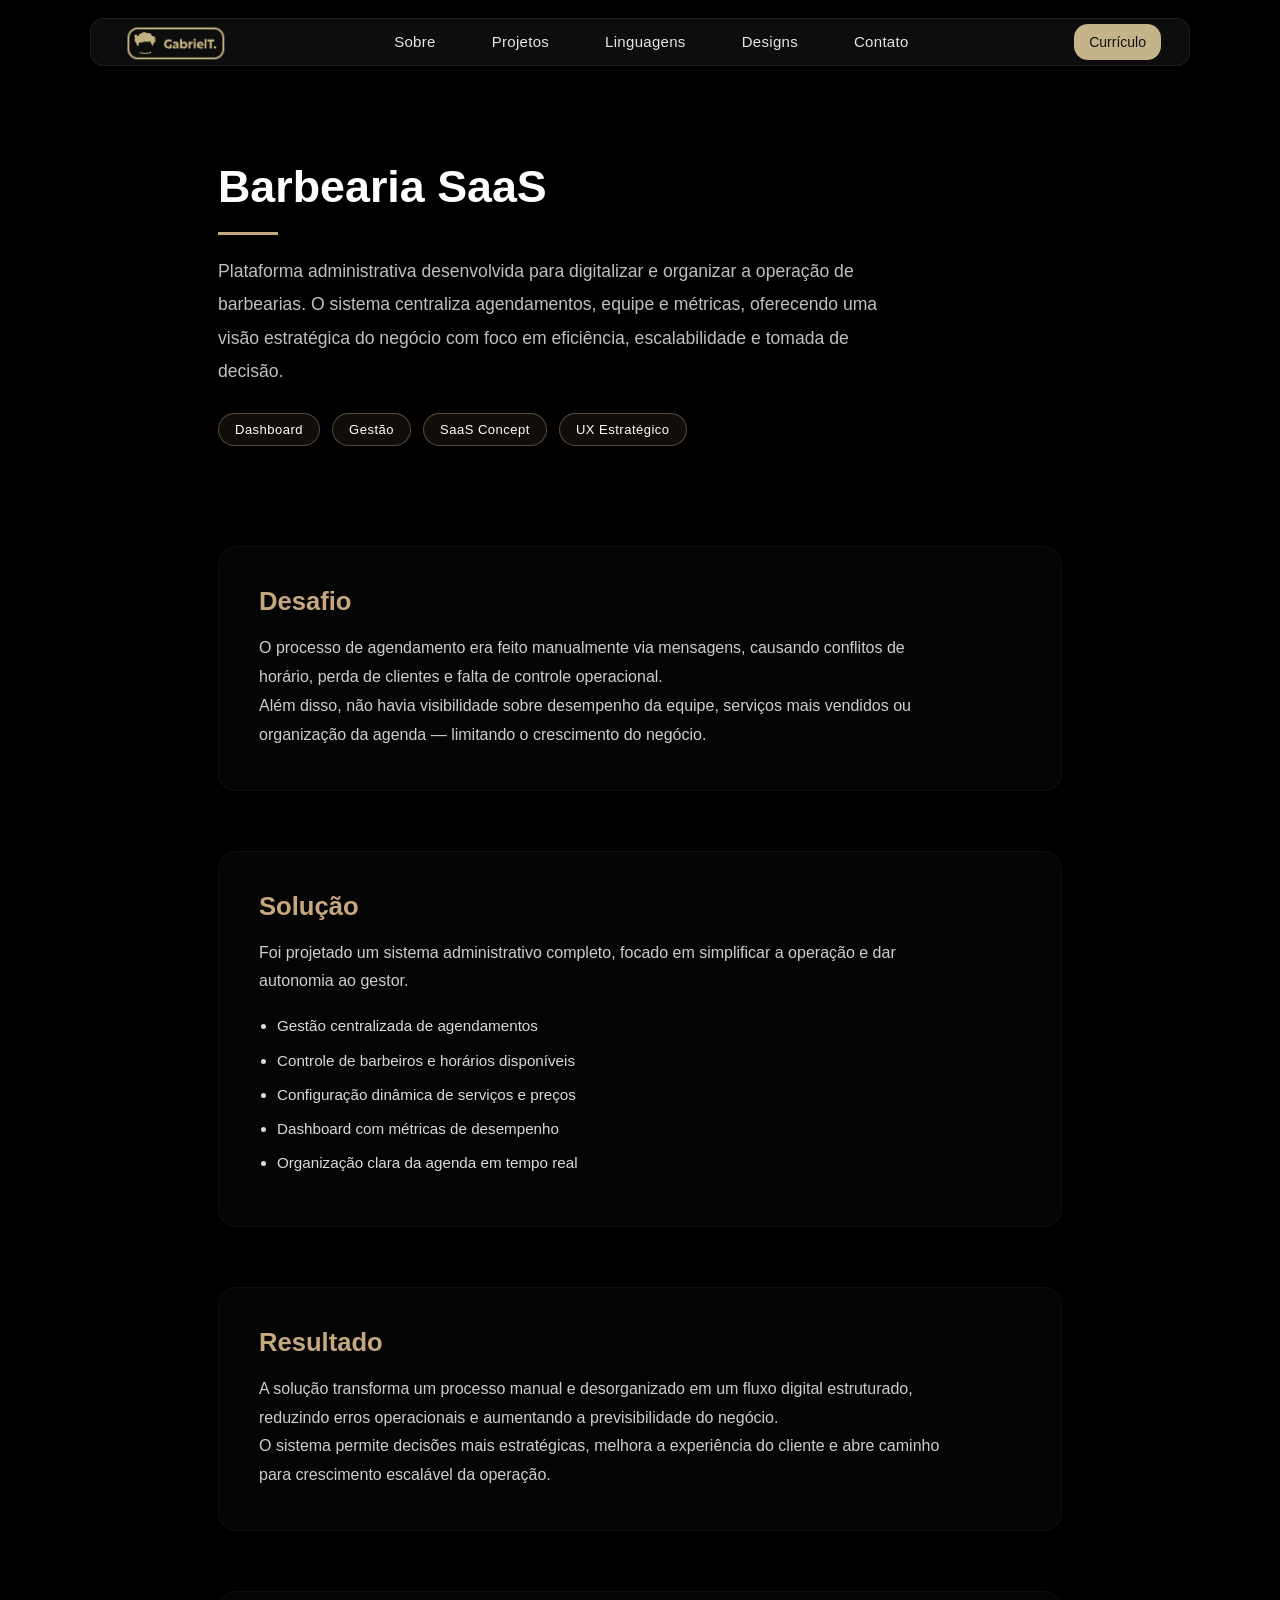
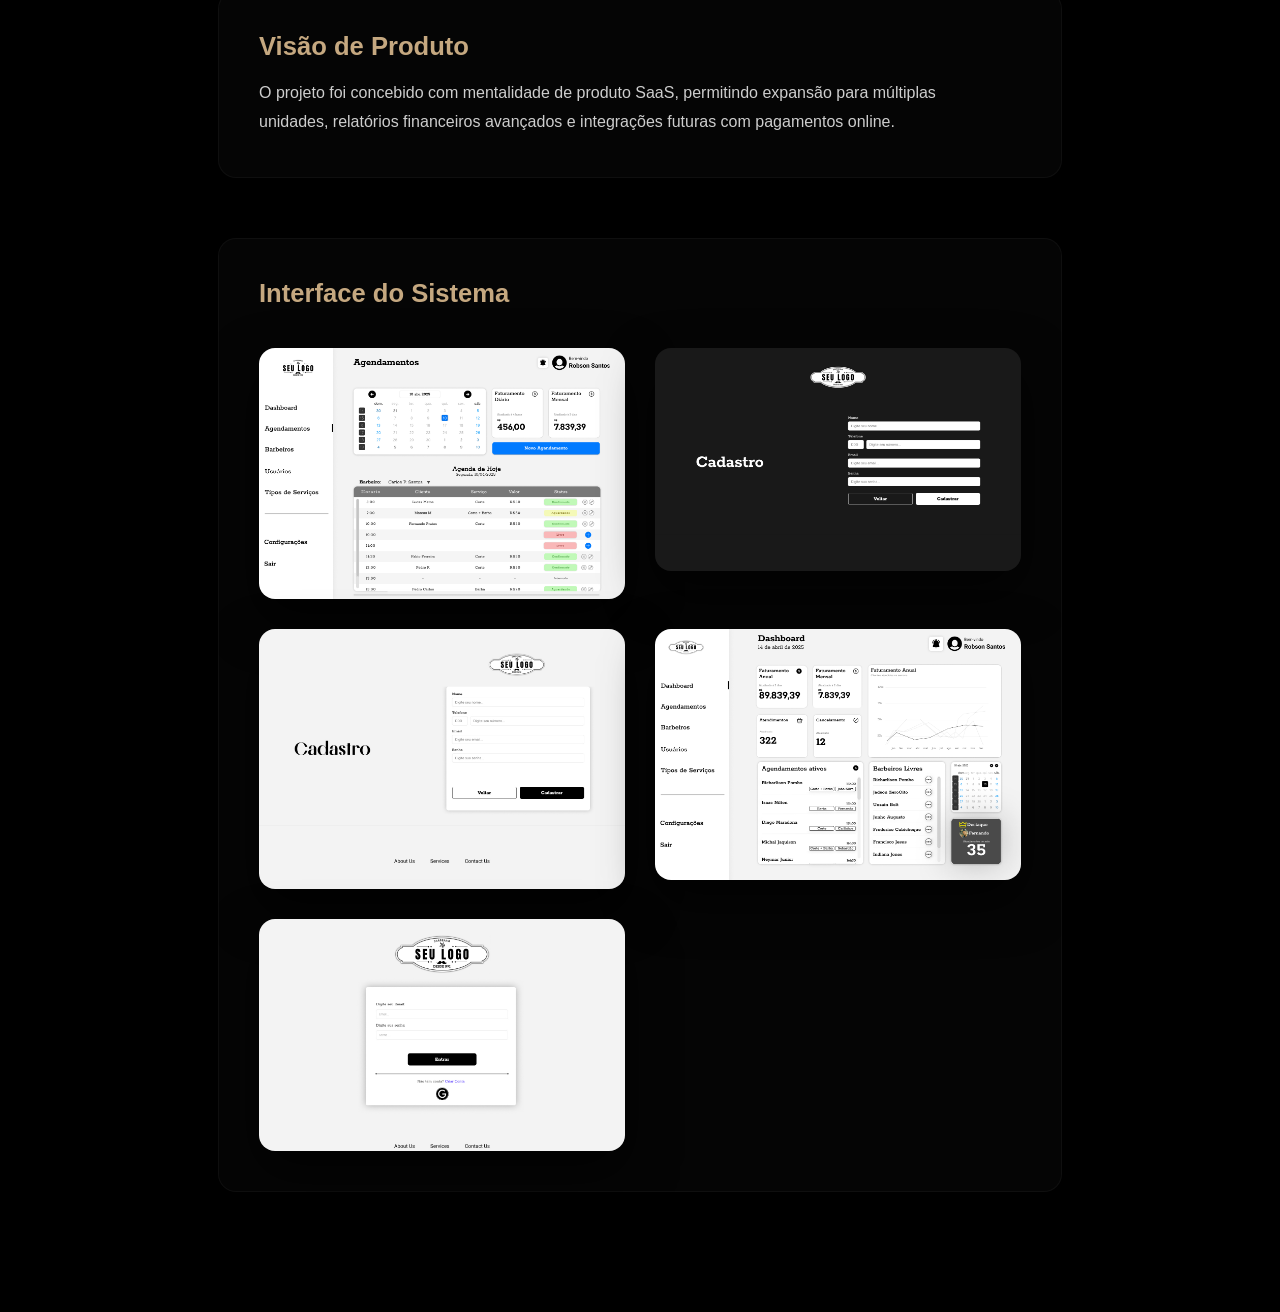
==== commit a053a48d: "Refatorar a estrutura do código para melhorar a legibilidade e a capacidade de manutenção." ====
--- a/barbearia-admin.html
+++ b/barbearia-admin.html
@@ -9,20 +9,32 @@
 
 <body>
 
-    <header>
-        <nav class="navbar">
+<!-- ================= NAVBAR ================= -->
+<header>
+    <nav class="navbar">
 
-            <a href="index.html" class="logo">
-                <img src="assets/images/logo.png" alt="Logo Gabriel">
+        <!-- LOGO -->
+        <a href="index.html" class="logo">
+            <img src="assets/images/logo.png" alt="Logo Gabriel">
+        </a>
+
+        <!-- LINKS -->
+        <ul class="nav-links" id="navMenu">
+
+            <li><a href="index.html#sobre">Sobre</a></li>
+            <li><a href="index.html#projetos">Projetos</a></li>
+            <li><a href="index.html#linguagens">Linguagens</a></li>
+            <li><a href="index.html#design">Designs</a></li> <!-- corrigido -->
+            <li><a href="index.html#contato">Contato</a></li>
+
+        </ul>
+
+        <!-- DIREITA -->
+        <div class="nav-right">
+
+            <a href="assets/CURRICULOGABRIELTAVARES.pdf" download class="btn-cv">
+                Currículo
             </a>
-
-            <ul class="nav-links" id="navMenu">
-                <li><a href="index.html">Início</a></li>
-                <li><a href="index.html#sobre">Sobre</a></li>
-                <li><a href="index.html#projetos">Projetos</a></li>
-                <li><a href="index.html#design">Design</a></li>
-                <li><a href="index.html#contato">Contato</a></li>
-            </ul>
 
             <div class="menu-toggle" id="menuToggle">
                 <span></span>
@@ -30,19 +42,26 @@
                 <span></span>
             </div>
 
-        </nav>
-    </header>
+        </div>
+
+    </nav>
+</header>
+
+<div class="menu-overlay" id="menuOverlay"></div>
+
+<!-- ================= MAIN ================= -->
 
 <main class="projeto-individual">
 
+    <!-- ================= HEADER ================= -->
     <div class="case-header">
-        <h1>Barbearia SaaS — Plataforma Administrativa</h1>
+
+        <h1>Barbearia SaaS</h1>
 
         <p class="projeto-descricao">
-            Plataforma web desenvolvida para proprietários de barbearia gerenciarem
-            agendamentos, equipe, serviços e métricas do negócio.
-            Estruturado como um sistema SaaS escalável, com foco em organização,
-            clareza e visão estratégica.
+            Plataforma administrativa desenvolvida para digitalizar e organizar a operação de barbearias.
+            O sistema centraliza agendamentos, equipe e métricas, oferecendo uma visão estratégica do negócio
+            com foco em eficiência, escalabilidade e tomada de decisão.
         </p>
 
         <div class="tech-badges">
@@ -51,50 +70,96 @@
             <span>SaaS Concept</span>
             <span>UX Estratégico</span>
         </div>
+
     </div>
 
+    <!-- ================= DESAFIO ================= -->
     <section class="case-section">
+
         <h2>Desafio</h2>
+
         <p>
-            A barbearia precisava sair do controle manual de agenda
-            e ganhar previsibilidade operacional.
-            Era necessário centralizar informações, organizar horários
-            e visualizar desempenho da equipe em tempo real.
+            O processo de agendamento era feito manualmente via mensagens,
+            causando conflitos de horário, perda de clientes e falta de controle operacional.
         </p>
+
+        <p>
+            Além disso, não havia visibilidade sobre desempenho da equipe,
+            serviços mais vendidos ou organização da agenda — limitando o crescimento do negócio.
+        </p>
+
     </section>
 
+    <!-- ================= SOLUÇÃO ================= -->
     <section class="case-section">
+
         <h2>Solução</h2>
 
+        <p>
+            Foi projetado um sistema administrativo completo,
+            focado em simplificar a operação e dar autonomia ao gestor.
+        </p>
+
         <ul class="case-list">
-            <li>Gestão completa de agendamentos</li>
-            <li>Cadastro e controle de barbeiros</li>
+            <li>Gestão centralizada de agendamentos</li>
+            <li>Controle de barbeiros e horários disponíveis</li>
             <li>Configuração dinâmica de serviços e preços</li>
-            <li>Dashboard com métricas estratégicas</li>
-            <li>Controle inteligente de horários disponíveis</li>
+            <li>Dashboard com métricas de desempenho</li>
+            <li>Organização clara da agenda em tempo real</li>
         </ul>
+
     </section>
 
+    <!-- ================= RESULTADO ================= -->
     <section class="case-section">
-        <h2>Visão de Produto</h2>
+
+        <h2>Resultado</h2>
+
         <p>
-            O sistema foi estruturado pensando em escalabilidade.
-            A arquitetura permite expansão futura para múltiplas unidades,
-            relatórios financeiros avançados e integração com pagamentos online.
+            A solução transforma um processo manual e desorganizado
+            em um fluxo digital estruturado, reduzindo erros operacionais
+            e aumentando a previsibilidade do negócio.
         </p>
+
+        <p>
+            O sistema permite decisões mais estratégicas,
+            melhora a experiência do cliente e abre caminho
+            para crescimento escalável da operação.
+        </p>
+
     </section>
 
+    <!-- ================= VISÃO DE PRODUTO ================= -->
     <section class="case-section">
-        <h2>Galeria</h2>
+
+        <h2>Visão de Produto</h2>
+
+        <p>
+            O projeto foi concebido com mentalidade de produto SaaS,
+            permitindo expansão para múltiplas unidades,
+            relatórios financeiros avançados e integrações futuras com pagamentos online.
+        </p>
+
+    </section>
+
+    <!-- ================= GALERIA ================= -->
+    <section class="case-section">
+
+        <h2>Interface do Sistema</h2>
 
         <div class="case-gallery dashboard-gallery">
-            <img src="assets/images/admin1.png" alt="Dashboard principal">
-            <img src="assets/images/admin2.png" alt="Gestão de barbeiros">
-            <img src="assets/images/admin3.png" alt="Lista de agendamentos">
+
+            <img src="assets/images/admin1.jpg" alt="Dashboard principal do sistema">
+            <img src="assets/images/admin2.jpg" alt="Gestão de barbeiros">
+            <img src="assets/images/admin3.jpg" alt="Lista de agendamentos">
+            <img src="assets/images/admin4.jpg" alt="Visualização de agenda">
+            <img src="assets/images/admin5.jpg" alt="Relatórios e métricas">
+
         </div>
+
     </section>
 
 </main>
 
 </body>
-</html>+</html> 
--- a/css/style.css
+++ b/css/style.css
@@ -8,155 +8,430 @@
 }
 
 body {
-    font-family: Arial, sans-serif;
     background-color: #000;
     color: #fff;
     overflow-x: hidden;
-}
-
-h1, h2 {
-    margin-bottom: 20px;
+    font-family: "Inter", sans-serif;
+    font-weight: 400;
+
 }
 
 section {
     padding: 100px 10%;
-    scroll-margin-top: 120px; /* evita esconder seção atrás da navbar */
-}
-
-/* =====================================
-   NAVBAR 
-===================================== */
-
+    scroll-margin-top: 120px;
+}
+
+
+
+/* ===================================================
+   NAVBAR BASE
+=================================================== */
 
 .navbar {
+
     position: fixed;
-    top: 15px;
+    top: 18px;
     left: 50%;
     transform: translateX(-50%);
-    width: 90%;
+
+    width: 92%;
     max-width: 1100px;
-
-    height: 60px;
-    padding: 0 30px;
 
     display: flex;
     align-items: center;
     justify-content: space-between;
 
-    background: rgba(20, 20, 20, 0.6);
+    padding: 1px 28px;
+
+    background: rgba(20,20,20,0.65);
     backdrop-filter: blur(10px);
-    -webkit-backdrop-filter: blur(10px);
-
-    border-radius: 50px;
-    border: 1px solid rgba(255, 255, 255, 0.08);
-    box-shadow: 0 8px 30px rgba(0, 0, 0, 0.4);
+
+    border: 1px solid rgba(255,255,255,0.08);
+    border-radius: 14px;
 
     z-index: 3000;
-}
-
-/* LOGO */
+
+    transition: 0.3s ease;
+}
+/* ZONAS */
+
+.nav-left,
+.nav-right {
+    display: flex;
+    align-items: center;
+}
+
+/* ===================================================
+   LOGO
+=================================================== */
+
+.logo {
+    display: flex;
+    align-items: center;
+}
 
 .logo img {
-    height: 32px;
-    width: auto;
-}
-
-/* LINKS */
+    height: 44px;
+}
+
+/* ===================================================
+   MENU CENTRAL
+=================================================== */
+
+
 
 .nav-links {
+
     list-style: none;
     display: flex;
-    gap: 30px;
+    align-items: center;
+    gap: 36px;
+
+    padding: 12px 28px;
+
+
+    border-radius: 14px;
 }
 
 .nav-links a {
+
+position: relative;
+
+font-size: 15px;
+font-weight: 500;
+letter-spacing: 0.3px;
+
+text-decoration: none;
+
+padding: 6px 10px;
+
+transition: 0.25s ease;
+
+position: relative;
+
+color: #e6e6e6;
+
+}
+
+.nav-links a:hover {
+
+    opacity: 0.7;
+    color: #fff;
+
+}
+
+.nav-links a::before {
+
+    content: "";
+
+    position: absolute;
+
+    inset: 0;
+
+    background: rgba(197,168,128,0.15);
+
+    border-radius: 6px;
+
+    opacity: 0;
+
+    transform: scale(0.9);
+
+    transition: 0.25s;
+
+
+    
+}
+
+.nav-links a:hover::before {
+
+
+    transform: scale(1);
+
+    
+
+}
+
+.nav-links a::after {
+
+    content: "";
+
+    position: absolute;
+
+    left: 0;
+    bottom: -6px;
+
+    width: 0%;
+    height: 2px;
+
+    background: #c5a880;
+
+    transition: width 0.25s ease;
+
+}
+.nav-links a:hover::after {
+
+    width: 100%;
+
+}
+
+.nav-links a.active::after {
+
+    width: 100%;
+
+}
+
+
+
+
+/* ===================================================
+   BOTÃO CURRÍCULO
+=================================================== */
+
+.btn-cv {
+
+    display: flex;
+    align-items: center;
+    gap: 8px;
+
+    background: #c5b489;
+
+    padding: 10px 15px;
+
+    border-radius: 14px;
     text-decoration: none;
+    color: #111;
+
     font-size: 14px;
     font-weight: 500;
-    color: #ccc;
+
+    transition: 0.3s;
+}
+
+.btn-cv:hover {
+
+    transform: translateY(-2px);
+
+}
+/* =====================================
+   MENU TOGGLE (HAMBURGER)
+===================================== */
+
+.menu-toggle {
+    display: none;
+    flex-direction: column;
+    gap: 6px;
+    cursor: pointer;
+}
+
+.menu-toggle span {
+    width: 24px;
+    height: 3px;
+    background: #fff;
+    border-radius: 2px;
+    transition: 0.25s ease;
+    transform-origin: center;
+}
+
+.menu-toggle.active span:nth-child(1) {
+    transform: rotate(45deg) translate(5px, 5px);
+}
+
+.menu-toggle.active span:nth-child(2) {
+    opacity: 0;
+}
+
+.menu-toggle.active span:nth-child(3) {
+    transform: rotate(-45deg) translate(5px, -5px);
+}
+
+
+/* =====================================
+   RESPONSIVO MOBILE
+===================================== */
+
+@media (max-width: 768px) {
+
+.nav-links {
+
+    position: absolute;
+
+    top: 70px;
+    left: 0;
+
+    width: 100%;
+
+    flex-direction: column;
+    align-items: center;
+
+    gap: 25px;
+
+    padding: 30px 20px;
+
+    background: rgba(15,15,15,0.95);
+    backdrop-filter: blur(12px);
+
+    border-radius: 0 0 16px 16px;
+
+    transform: translateY(-20px);
+    opacity: 0;
+    pointer-events: none;
+
+    transition: all 0.3s ease;
+}
+
+.nav-links.active {
+
+    transform: translateY(0);
+    opacity: 1;
+    pointer-events: auto;
+}
+
+.btn-cv {
+    display: none;
+}
+
+.menu-toggle {
+    display: flex;
+}
+
+.mobile-cv {
+    margin-top: 10px;
+}
+
+}
+
+.nav-links a {
+
+    position: relative;
+
+    padding: 6px 10px;
+
+    text-decoration: none;
+
+    transition: 0.25s;
+
+}
+
+
+
+
+/* =====================================
+   MENU OVERLAY
+===================================== */
+
+.menu-overlay {
+
+    position: fixed;
+    inset: 0;
+
+    background: rgba(0,0,0,0.6);
+
+    backdrop-filter: blur(3px);
+
+    opacity: 0;
+    visibility: hidden;
+
     transition: 0.3s ease;
-    position: relative;
-}
-
-/* Hover elegante */
-
-.nav-links a::after {
-    content: "";
-    position: absolute;
-    left: 0;
-    bottom: -6px;
-    width: 0%;
-    height: 2px;
-    background-color: #c5a880;
-    transition: 0.3s ease;
-}
-
-.nav-links a:hover {
-    color: #fff;
-}
-
-.nav-links a:hover::after {
-    width: 100%;
-}
-
-.nav-links a.active {
-    color: #fff;
-}
-
-
+
+    z-index: 2400;
+}
+
+.menu-overlay.active {
+    opacity: 1;
+    visibility: visible;
+}
 
 /* ===================================================
    HERO PREMIUM
 =================================================== */
 
 .hero {
-    height: 100vh;
-    background: radial-gradient(circle at top left, #1a1a1a, #000 60%);
+    min-height: 100vh;
+    background:
+        radial-gradient(circle at 20% 20%, rgba(197,168,128,0.08), transparent 40%),
+        radial-gradient(circle at 80% 80%, rgba(197,168,128,0.05), transparent 40%),
+        linear-gradient(180deg, #0a0a0a, #000);
     display: flex;
     justify-content: center;
     align-items: center;
     text-align: center;
     padding: 0 20px;
+    position: relative;
 }
 
 .hero-content {
-    max-width: 800px;
-}
+    max-width: 820px;
+}
+
+
+/* ===================================================
+   BADGE
+=================================================== */
 
 .hero-badge {
     display: inline-block;
     padding: 8px 18px;
     border-radius: 20px;
-    background: rgba(197, 168, 128, 0.1);
-    border: 1px solid rgba(197, 168, 128, 0.3);
+    background: rgba(197,168,128,0.08);
+    border: 1px solid rgba(197,168,128,0.35);
     color: #c5a880;
     font-size: 12px;
-    letter-spacing: 1px;
+    letter-spacing: 1.5px;
     margin-bottom: 25px;
 }
 
+/* ===================================================
+   TÍTULO
+=================================================== */
+
 .hero-content h1 {
-    font-size: 3.5rem;
+    font-size:4rem;
     font-weight: 700;
-    line-height: 1.1;
+    line-height:1.1;
     margin-bottom: 25px;
 }
 
-.hero-content h1 span {
-    color: #c5a880;
-}
+
+
+.hero-content h1 span{
+
+color:#c5a880;
+
+font-weight:600;
+
+}
+
+/* ===================================================
+   DESCRIÇÃO
+=================================================== */
 
 .hero-content p {
-    font-size: 1.1rem;
+    font-size: 1.15rem;
     opacity: 0.75;
-    margin-bottom: 40px;
-    line-height: 1.6;
-}
+    margin-bottom: 45px;
+    line-height: 1.7;
+}
+
+/* ===================================================
+   SOCIAL ICONS
+=================================================== */
 
 .social-icons {
     display: flex;
     justify-content: center;
-    gap: 20px;
+    gap: 22px;
+}
+
+.social-icons a {
+    width: 54px;
+    height: 54px;
+    border-radius: 50%;
+    border: 1px solid rgba(255,255,255,0.18);
+    display: flex;
+    align-items: center;
+    justify-content: center;
+    backdrop-filter: blur(4px);
+    transition: all 0.35s ease;
 }
 
 .icon {
@@ -167,35 +442,178 @@
     transition: all 0.3s ease;
 }
 
-.social-icons a {
-    width: 52px;
-    height: 52px;
-    border-radius: 50%;
-    border: 1px solid rgba(255,255,255,0.2);
-    display: flex;
-    align-items: center;
-    justify-content: center;
-    transition: all 0.3s ease;
-}
+/* Hover */
 
 .social-icons a:hover {
     background: #c5a880;
     border-color: #c5a880;
-    transform: translateY(-4px);
+    transform: translateY(-6px) scale(1.05);
 }
 
 .social-icons a:hover .icon {
     color: #000;
 }
 
-/* ===================================================
-   SOBRE PREMIUM
+
+
+/* ===================================================
+      botões
+=================================================== */
+
+.hero-cta{
+
+display:flex;
+justify-content:center;
+gap:20px;
+
+margin-bottom:45px;
+
+}
+
+
+
+.btn-primary{
+
+background:#c5a880;
+
+color:#000;
+
+padding:14px 26px;
+
+border-radius:30px;
+
+text-decoration:none;
+
+font-weight:600;
+
+transition:0.3s;
+
+}
+
+.btn-primary:hover{
+
+transform:translateY(-3px);
+
+box-shadow:0 10px 25px rgba(197,168,128,0.4);
+
+}
+
+
+.btn-secondary{
+
+border:1px solid rgba(255,255,255,0.2);
+
+padding:14px 26px;
+
+border-radius:30px;
+
+text-decoration:none;
+
+color:#fff;
+
+transition:0.3s;
+
+}
+
+.btn-secondary:hover{
+
+border-color:#c5a880;
+color:#c5a880;
+
+}
+
+
+
+.scroll-indicator{
+
+position:absolute;
+
+bottom:40px;
+left:50%;
+
+transform:translateX(-50%);
+
+width:20px;
+height:35px;
+
+border:1px solid rgba(255,255,255,0.3);
+
+border-radius:20px;
+
+display:flex;
+justify-content:center;
+
+}
+
+.scroll-indicator span{
+
+width:4px;
+height:6px;
+
+background:#c5a880;
+
+border-radius:2px;
+
+margin-top:6px;
+
+animation:scroll 1.8s infinite;
+
+}
+
+@keyframes scroll{
+
+0%{opacity:0;transform:translateY(0)}
+40%{opacity:1}
+100%{opacity:0;transform:translateY(12px)}
+
+}
+
+
+/* ===================================================
+   RESPONSIVO
+=================================================== */
+
+@media (max-width: 768px) {
+
+    .hero {
+        padding-top: 120px;
+    }
+
+    .hero-content h1 {
+        font-size: 2.4rem;
+    }
+
+    .hero-content p {
+        font-size: 1rem;
+    }
+
+    .social-icons {
+        gap: 16px;
+    }
+
+    .social-icons a {
+        width: 46px;
+        height: 46px;
+    }
+
+    .icon {
+        width: 20px;
+        height: 20px;
+    }
+
+}
+
+/* ===================================================
+   SOBRE PREMIUM - BASE (DESKTOP)
 =================================================== */
 
 .sobre {
     background-color: #0b0f14;
     position: relative;
-}
+    padding: 120px 0;
+}
+
+/* Badge */
 
 .section-badge {
     display: inline-block;
@@ -209,13 +627,20 @@
     margin-bottom: 20px;
 }
 
+/* Container */
+
 .sobre-container {
+    width: 90%;
+    max-width: 1200px;
+    margin: 0 auto;
+
     display: flex;
     align-items: center;
     justify-content: space-between;
     gap: 80px;
-    flex-wrap: wrap;
-}
+}
+
+/* Texto */
 
 .sobre-texto {
     flex: 1;
@@ -239,6 +664,8 @@
     font-weight: 500;
     opacity: 1;
 }
+
+/* Botão */
 
 .btn-sobre {
     display: inline-block;
@@ -259,7 +686,15 @@
     transform: translateY(-3px);
 }
 
-/* IMAGEM */
+/* ===================================================
+   IMAGEM
+=================================================== */
+
+.sobre-imagem {
+    flex: 1;
+    display: flex;
+    justify-content: center;
+}
 
 .image-wrapper {
     position: relative;
@@ -277,7 +712,251 @@
 }
 
 /* ===================================================
-   PROJETOS PREMIUM
+   RESPONSIVO MOBILE
+=================================================== */
+
+@media (max-width: 900px) {
+
+    .sobre-container {
+        flex-direction: column;
+        text-align: center;
+        gap: 60px;
+    }
+
+    .sobre-texto h2 {
+        font-size: 2.2rem;
+    }
+
+    .sobre-texto p {
+        font-size: 1rem;
+    }
+
+    .sobre-imagem img {
+        max-width: 300px;
+    }
+
+}
+
+
+/* ===================================================
+   FEATURED PROJECTS
+=================================================== */
+
+.featured-projects{
+
+background:#0e0e0e;
+
+padding:140px 10%;
+
+display:flex;
+justify-content:center;
+
+}
+
+.featured-container{
+
+max-width:1200px;
+width:100%;
+
+text-align:center;
+
+}
+
+/* Estrututra */
+
+.featured-project{
+
+margin-top:80px;
+
+display:grid;
+
+grid-template-columns:1fr 1fr;
+
+gap:70px;
+
+align-items:center;
+
+text-align:left;
+
+}
+
+
+/* Layout */
+
+.featured-project.reverse{
+
+direction:rtl;
+
+}
+
+.featured-project.reverse .featured-info{
+
+direction:ltr;
+
+}
+
+/* Grid de Imagens */
+
+
+.featured-images{
+
+display:grid;
+
+grid-template-columns:1fr 1fr;
+
+gap:20px;
+
+}
+
+.featured-images img{
+
+width:100%;
+
+border-radius:16px;
+
+object-fit:cover;
+
+transition:0.35s ease;
+
+box-shadow:0 20px 50px rgba(0,0,0,0.6);
+
+}
+
+.featured-images img:hover{
+
+transform:translateY(-6px);
+
+}
+
+
+/* Texto do projeto */
+
+.featured-info h3{
+
+font-size:1.6rem;
+
+margin-bottom:18px;
+
+}
+
+.featured-info p{
+
+line-height:1.7;
+
+opacity:0.8;
+
+margin-bottom:22px;
+
+}
+
+/* Lista de Destasques */
+
+.project-highlights{
+
+list-style:none;
+
+margin-bottom:30px;
+
+}
+
+.project-highlights li{
+
+margin-bottom:10px;
+
+color:#c5a880;
+
+font-size:0.95rem;
+
+}
+
+/* ===================================================
+   PROJETOS FEATURED - MOBILE
+=================================================== */
+
+@media (max-width:900px){
+
+.featured-project{
+    grid-template-columns:1fr;
+    text-align:center;
+}
+
+.featured-project.reverse{
+    direction:ltr;
+}
+
+.featured-images{
+    grid-template-columns:1fr;
+}
+
+}
+
+
+/* ===================================================
+   CASE LIST
+=================================================== */
+
+.case-list{
+    margin-top:18px;
+    padding-left:18px;
+    line-height:1.6;
+}
+
+.case-list li{
+    margin-bottom:10px;
+    font-size:0.95rem;
+}
+
+
+/* ===================================================
+   MOBILE OPTIMIZATIONS
+=================================================== */
+
+@media (max-width:768px){
+
+/* largura máxima de leitura */
+
+.projeto-individual{
+    max-width:650px;
+}
+
+
+/* badges de tecnologia */
+
+.tech-badges{
+    gap:10px;
+    margin-top:18px;
+}
+
+.tech-badges span{
+    font-size:12px;
+    padding:6px 12px;
+}
+
+
+/* galerias */
+
+.case-gallery img,
+.dashboard-gallery img{
+    margin-bottom:10px;
+}
+
+
+/* botões */
+
+.btn-prototipo,
+.btn-contato{
+    display:block;
+    text-align:center;
+    padding:16px 22px;
+    font-size:0.95rem;
+}
+
+}
+
+
+
+/* ===================================================
+   PROJETOS - BASE (DESKTOP)
 =================================================== */
 
 .projetos {
@@ -287,6 +966,14 @@
     padding: 140px 10%;
 }
 
+.projetos-container {
+    width: 100%;
+    max-width: 1200px;
+    text-align: center;
+}
+
+/* TÍTULOS */
+
 .section-title {
     font-size: 2.6rem;
     margin-bottom: 10px;
@@ -302,19 +989,13 @@
     font-size: 1rem;
 }
 
-.projetos-container {
-    width: 100%;
-    max-width: 1200px;
-    text-align: center;
-}
-
-/* ===================================================
-   PROJETOS HARMÔNICOS
+/* ===================================================
+   CARROSSEL
 =================================================== */
 
 .carrossel {
     margin-top: 80px;
-    padding-top: 20px; /* espaço extra para hover */
+    padding-top: 20px;
     display: flex;
     align-items: center;
     justify-content: center;
@@ -329,14 +1010,16 @@
 
 .carrossel-track {
     display: flex;
-    gap: 30px; /* Espaçamento real entre cards */
+    gap: 30px;
     transition: transform 0.5s ease-in-out;
 }
 
-/* ================= CARD ================= */
+/* ===================================================
+   CARD
+=================================================== */
 
 .card {
-    flex: 0 0 320px; /* largura fixa harmônica */
+    flex: 0 0 320px;
     background: #141414;
     border-radius: 20px;
     overflow: hidden;
@@ -352,23 +1035,22 @@
     box-shadow: 0 25px 50px rgba(0,0,0,0.7);
 }
 
-/* ================= IMAGEM ================= */
+/* IMAGEM */
 
 .card-image {
     width: 100%;
-    height: 180px; /* limite vertical */
-    max-height: 180px;
+    height: 180px;
     overflow: hidden;
 }
 
 .card-image img {
     width: 100%;
     height: 100%;
-    object-fit: cover; /* corta sem distorcer */
+    object-fit: cover;
     display: block;
 }
 
-/* ================= CONTEÚDO ================= */
+/* CONTEÚDO */
 
 .card-content {
     padding: 20px 22px 25px;
@@ -385,7 +1067,9 @@
     opacity: 0.6;
 }
 
-/* ================= BOTÕES ================= */
+/* ===================================================
+   BOTÕES DO CARROSSEL (DESKTOP)
+=================================================== */
 
 .prev,
 .next {
@@ -408,114 +1092,6 @@
     transform: scale(1.1);
 }
 
-
-/* ===================================================
-   DESIGN - DESKTOP
-=================================================== */
-
-.design {
-    padding: 140px 10%;
-    background-color: #0f0f0f;
-    text-align: center;
-}
-
-.design h2 {
-    font-size: 2.5rem;
-    margin-bottom: 70px;
-}
-
-.design-grid {
-    display: grid;
-    grid-template-columns: repeat(4, 1fr);
-    gap: 30px;
-}
-
-/* ================= ITEM ================= */
-
-.design-item {
-    position: relative;
-    border-radius: 20px;
-    overflow: hidden;
-    cursor: pointer;
-    background: #141414;
-    border: 1px solid rgba(255,255,255,0.05);
-    transition: all 0.35s ease;
-}
-
-.design-item:hover {
-    transform: translateY(-8px);
-    border-color: rgba(197,168,128,0.5);
-    box-shadow: 0 20px 40px rgba(0,0,0,0.7);
-}
-
-/* ================= IMAGEM ================= */
-
-.design-item img {
-    width: 100%;
-    height: 320px;          /* Limite vertical */
-    object-fit: cover;      /* Mantém proporção */
-    display: block;
-    transition: transform 0.5s ease;
-}
-
-.design-item:hover img {
-    transform: scale(1.05);
-}
-
-/* ================= OVERLAY ================= */
-
-.design-overlay {
-    position: absolute;
-    bottom: 0;
-    left: 0;
-    width: 100%;
-    padding: 30px 20px;
-    background: linear-gradient(
-        to top,
-        rgba(0, 0, 0, 0.932),
-        rgba(0, 0, 0, 0.342),
-        transparent
-    );
-    color: #fff5e8;
-    text-align: left;
-    transition: opacity 0.4s ease;
-}
-
-.design-overlay h3 {
-    margin-bottom: 8px;
-    font-size: 1.1rem;
-}
-
-.design-overlay p {
-    font-size: 0.85rem;
-    opacity: 0.7;
-}
-
-
-/* ===================================================
-   CONTATO
-=================================================== */
-
-.contato {
-    background-color: #111;
-    text-align: center;
-}
-
-.contato-container {
-    margin-top: 30px;
-    line-height: 2;
-}
-
-.contato a {
-    color: #c5a880;
-    text-decoration: none;
-    transition: 0.3s ease;
-}
-
-.contato a:hover {
-    text-decoration: underline;
-}
-
 /* ===================================================
    MODAL (PROJETOS)
 =================================================== */
@@ -567,195 +1143,8 @@
     transform: scale(1.05);
 }
 
-
-/* ===================================================
-   PROJETO INDIVIDUAL
-=================================================== */
-
-.projeto-individual {
-    padding: 120px 10%;
-    max-width: 1000px;
-    margin: auto;
-}
-
-.projeto-individual h1 {
-    font-size: 2.5rem;
-}
-
-.projeto-descricao {
-    line-height: 1.6;
-    margin-bottom: 40px;
-    opacity: 0.9;
-}
-
-.tech-badges {
-    display: flex;
-    gap: 15px;
-    flex-wrap: wrap;
-    margin-bottom: 40px;
-}
-
-.tech-badges span {
-    border: 1px solid #c5a880;
-    padding: 8px 15px;
-    border-radius: 20px;
-    font-size: 14px;
-    transition: 0.3s ease;
-}
-
-.tech-badges span:hover {
-    background-color: #c5a880;
-    color: #000;
-}
-
-/* ===================================================
-   PÁGINA PESSOAL
-=================================================== */
-
-.pagina-pessoal {
-    max-width: 900px;
-    margin: 120px auto 80px auto;
-    padding: 20px;
-    line-height: 1.8;
-}
-
-/* ===================================================
-   FOOTER
-=================================================== */
-
-.footer {
-    text-align: center;
-    padding: 40px 0;
-    background-color: #111;
-    margin-top: 80px;
-    font-size: 14px;
-    opacity: 0.6;
-}
-
-/* ===================================================
-   RESPONSIVIDADE
-=================================================== */
-
-@media (max-width: 1024px) {
-    .card {
-        flex: 0 0 calc(50% - 40px);
-    }
-}
-
-@media (max-width: 768px) {
-    .carrossel-wrapper {
-        width: 100%;
-    }
-
-    .card {
-        flex: 0 0 calc(100% - 40px);
-    }
-
-    .sobre-container {
-        flex-direction: column;
-        text-align: center;
-    }
-}
-
-/* ===============================
-   MOBILE MENU
-=============================== */
-
-/* Botão hambúrguer */
-.menu-toggle {
-    display: none;
-    flex-direction: column;
-    gap: 5px;
-    cursor: pointer;
-}
-
-.menu-toggle span {
-    width: 22px;
-    height: 2px;
-    background: #fff;
-    transition: 0.3s ease;
-}
-
-/* Overlay */
-.menu-overlay {
-    position: fixed;
-    inset: 0;
-    background: rgba(0, 0, 0, 0.7);
-    backdrop-filter: blur(6px);
-    opacity: 0;
-    pointer-events: none;
-    transition: 0.35s ease;
-    z-index: 2500;
-}
-
-.menu-overlay.active {
-    opacity: 1;
-    pointer-events: all;
-}
-
-
-/* MOBILE */
-@media (max-width: 768px) {
-
-    .menu-toggle {
-        display: flex;
-    }
-
-    .nav-links {
-        position: fixed;
-        top: 90px;
-        left: 50%;
-        transform: translateX(-50%) translateY(-25px);
-
-        width: 90%;
-        max-width: 380px;
-
-        padding: 45px 30px 30px;
-
-        flex-direction: column;
-        align-items: center;
-        gap: 28px;
-
-        background: rgba(18, 18, 18, 0.95);
-        backdrop-filter: blur(18px);
-
-        border-radius: 28px;
-        border: 1px solid rgba(255,255,255,0.06);
-
-        box-shadow: 0 25px 60px rgba(0, 0, 0, 0.6);
-
-        opacity: 0;
-        pointer-events: none;
-        transition: all 0.35s ease;
-
-        z-index: 3000;
-    }
-
-    .nav-links.active {
-        opacity: 1;
-        transform: translateX(-50%) translateY(0);
-        pointer-events: all;
-    }
-
-    .nav-links a {
-        font-size: 18px;
-        font-weight: 500;
-        letter-spacing: 0.5px;
-        color: #eaeaea;
-        padding: 8px 0;
-        transition: all 0.3s ease;
-    }
-
-    .nav-links a:hover {
-        color: #c5a880;
-        transform: scale(1.05);
-    }
-
-}
-
-
-/* ===================================================
-   MOBILE - PROJETOS
+/* ===================================================
+   RESPONSIVO MOBILE
 =================================================== */
 
 @media (max-width: 768px) {
@@ -780,6 +1169,7 @@
         display: none;
     }
 
+    /* Carrossel vira scroll horizontal */
     .carrossel-wrapper {
         overflow-x: auto;
         overflow-y: visible;
@@ -816,482 +1206,90 @@
 
 }
 
-/* ===================================================
-   DESIGN - MOBILE
-=================================================== */
-
-@media (max-width: 768px) {
-
-
-    
-    .design {
-        padding: 100px 20px;
-    }
-
-    .design h2 {
-        font-size: 2rem;
-        margin-bottom: 50px;
-    }
-
-    .design-grid {
-        grid-template-columns: 1fr;
-        gap: 25px;
-    }
-
-    .design-item {
-        border-radius: 24px;
-    }
-
-    .design-item img {
-        height: 260px; /* maior para dar impacto */
-    }
-
-    /* Remove efeito hover no mobile */
-    .design-item:hover {
-        transform: none;
-        box-shadow: none;
-    }
-
-    .design-item:hover img {
-        transform: none;
-    }
-
-    /* Overlay sempre visível */
-    .design-overlay {
-        position: absolute;
-        bottom: 0;
-        width: 100%;
-        padding: 25px 20px;
-        background: linear-gradient(
-            to top,
-            rgba(0,0,0,0.9),
-            rgba(0,0,0,0.4),
-            transparent
-        );
-    }
-
-    .design-overlay h3 {
-        font-size: 1.1rem;
-    }
-
-    .design-overlay p {
-        font-size: 0.85rem;
-        opacity: 0.75;
-    }
-
-    /* ===================================================
-   RESET GLOBAL
-=================================================== */
-* {
-    margin: 0;
-    padding: 0;
-    box-sizing: border-box;
-}
-
-body {
-    font-family: Arial, sans-serif;
-    background-color: #000;
-    color: #fff;
-    overflow-x: hidden;
-}
-
-h1, h2 {
-    margin-bottom: 20px;
-}
-
-section {
-    padding: 100px 10%;
-    scroll-margin-top: 120px; /* evita esconder seção atrás da navbar */
-}
-
-/* =====================================
-   NAVBAR 
-===================================== */
-
-
-.navbar {
-    position: fixed;
-    top: 15px;
-    left: 50%;
-    transform: translateX(-50%);
-    width: 90%;
-    max-width: 1100px;
-
-    height: 60px;
-    padding: 0 30px;
-
-    display: flex;
-    align-items: center;
-    justify-content: space-between;
-
-    background: rgba(20, 20, 20, 0.6);
-    backdrop-filter: blur(10px);
-    -webkit-backdrop-filter: blur(10px);
-
-    border-radius: 50px;
-    border: 1px solid rgba(255, 255, 255, 0.08);
-    box-shadow: 0 8px 30px rgba(0, 0, 0, 0.4);
-
-    z-index: 3000;
-}
-
-/* LOGO */
-
-.logo img {
-    height: 32px;
-    width: auto;
-}
-
-/* LINKS */
-
-.nav-links {
-    list-style: none;
-    display: flex;
-    gap: 30px;
-}
-
-.nav-links a {
-    text-decoration: none;
-    font-size: 14px;
-    font-weight: 500;
-    color: #ccc;
-    transition: 0.3s ease;
-    position: relative;
-}
-
-/* Hover elegante */
-
-.nav-links a::after {
-    content: "";
-    position: absolute;
-    left: 0;
-    bottom: -6px;
-    width: 0%;
-    height: 2px;
-    background-color: #c5a880;
-    transition: 0.3s ease;
-}
-
-.nav-links a:hover {
-    color: #fff;
-}
-
-.nav-links a:hover::after {
-    width: 100%;
-}
-
-.nav-links a.active {
-    color: #fff;
-}
-
-
-
-/* ===================================================
-   HERO PREMIUM
-=================================================== */
-
-.hero {
-    height: 100vh;
-    background: radial-gradient(circle at top left, #1a1a1a, #000 60%);
-    display: flex;
-    justify-content: center;
-    align-items: center;
-    text-align: center;
-    padding: 0 20px;
-}
-
-.hero-content {
-    max-width: 800px;
-}
-
-.hero-badge {
-    display: inline-block;
-    padding: 8px 18px;
-    border-radius: 20px;
-    background: rgba(197, 168, 128, 0.1);
-    border: 1px solid rgba(197, 168, 128, 0.3);
-    color: #c5a880;
-    font-size: 12px;
-    letter-spacing: 1px;
-    margin-bottom: 25px;
-}
-
-.hero-content h1 {
-    font-size: 3.5rem;
-    font-weight: 700;
-    line-height: 1.1;
-    margin-bottom: 25px;
-}
-
-.hero-content h1 span {
-    color: #c5a880;
-}
-
-.hero-content p {
-    font-size: 1.1rem;
-    opacity: 0.75;
-    margin-bottom: 40px;
-    line-height: 1.6;
-}
-
-.social-icons {
-    display: flex;
-    justify-content: center;
-    gap: 20px;
-}
-
-.icon {
-    width: 22px;
-    height: 22px;
-    stroke-width: 1.5;
-    color: #fff;
-    transition: all 0.3s ease;
-}
-
-.social-icons a {
-    width: 52px;
-    height: 52px;
-    border-radius: 50%;
-    border: 1px solid rgba(255,255,255,0.2);
-    display: flex;
-    align-items: center;
-    justify-content: center;
-    transition: all 0.3s ease;
-}
-
-.social-icons a:hover {
-    background: #c5a880;
-    border-color: #c5a880;
-    transform: translateY(-4px);
-}
-
-.social-icons a:hover .icon {
-    color: #000;
-}
-
-/* ===================================================
-   SOBRE PREMIUM
-=================================================== */
-
-.sobre {
-    background-color: #0b0f14;
-    position: relative;
-}
-
-.section-badge {
-    display: inline-block;
-    font-size: 12px;
-    letter-spacing: 1px;
-    padding: 6px 14px;
-    border-radius: 20px;
-    background: rgba(197, 168, 128, 0.08);
-    border: 1px solid rgba(197, 168, 128, 0.3);
-    color: #c5a880;
-    margin-bottom: 20px;
-}
-
-.sobre-container {
-    display: flex;
-    align-items: center;
-    justify-content: space-between;
-    gap: 80px;
-    flex-wrap: wrap;
-}
-
-.sobre-texto {
-    flex: 1;
-    min-width: 320px;
-}
-
-.sobre-texto h2 {
-    font-size: 2.8rem;
-    margin-bottom: 25px;
-}
-
-.sobre-texto p {
-    line-height: 1.7;
-    margin-bottom: 20px;
-    opacity: 0.8;
-    font-size: 1.05rem;
-}
-
-.sobre-destaque {
-    color: #c5a880;
-    font-weight: 500;
-    opacity: 1;
-}
-
-.btn-sobre {
-    display: inline-block;
-    margin-top: 10px;
-    padding: 14px 28px;
-    border-radius: 30px;
-    border: 1px solid #c5a880;
-    color: #c5a880;
-    text-decoration: none;
-    font-weight: 500;
-    letter-spacing: 1px;
-    transition: all 0.3s ease;
-}
-
-.btn-sobre:hover {
-    background-color: #c5a880;
-    color: #000;
-    transform: translateY(-3px);
-}
-
-/* IMAGEM */
-
-.image-wrapper {
-    position: relative;
-    border-radius: 20px;
-    overflow: hidden;
-    padding: 5px;
-    background: linear-gradient(135deg, #c5a880, transparent);
-}
-
-.sobre-imagem img {
-    width: 100%;
-    max-width: 420px;
-    border-radius: 16px;
-    display: block;
-}
-
-/* ===================================================
-   PROJETOS PREMIUM
-=================================================== */
-
-.projetos {
-    background-color: #111;
-    display: flex;
-    justify-content: center;
-    padding: 140px 10%;
-}
-
-.section-title {
-    font-size: 2.6rem;
-    margin-bottom: 10px;
-}
-
-.section-title span {
-    color: #c5a880;
-}
-
-.section-subtitle {
-    opacity: 0.6;
-    margin-bottom: 50px;
-    font-size: 1rem;
-}
-
-.projetos-container {
-    width: 100%;
-    max-width: 1200px;
-    text-align: center;
-}
-
-/* ===================================================
-   PROJETOS HARMÔNICOS
-=================================================== */
-
-.carrossel {
-    margin-top: 80px;
-    padding-top: 20px; /* espaço extra para hover */
-    display: flex;
-    align-items: center;
-    justify-content: center;
-    gap: 30px;
-}
-
-.carrossel-wrapper {
-    overflow: hidden;
-    width: 85%;
-    padding-top: 15px;
-}
-
-.carrossel-track {
-    display: flex;
-    gap: 30px; /* Espaçamento real entre cards */
-    transition: transform 0.5s ease-in-out;
-}
-
-/* ================= CARD ================= */
-
-.card {
-    flex: 0 0 320px; /* largura fixa harmônica */
-    background: #141414;
-    border-radius: 20px;
-    overflow: hidden;
-    text-decoration: none;
-    color: #fff;
-    transition: all 0.35s ease;
-    border: 1px solid rgba(255,255,255,0.05);
-}
-
-.card:hover {
-    transform: translateY(-10px);
-    border-color: rgba(197,168,128,0.5);
-    box-shadow: 0 25px 50px rgba(0,0,0,0.7);
-}
-
-/* ================= IMAGEM ================= */
-
-.card-image {
-    width: 100%;
-    height: 180px; /* limite vertical */
-    max-height: 180px;
-    overflow: hidden;
-}
-
-.card-image img {
-    width: 100%;
-    height: 100%;
-    object-fit: cover; /* corta sem distorcer */
-    display: block;
-}
-
-/* ================= CONTEÚDO ================= */
-
-.card-content {
-    padding: 20px 22px 25px;
-}
-
-.card-content h3 {
-    font-size: 1.1rem;
-    margin-bottom: 8px;
-}
-
-.card-content p {
-    font-size: 0.8rem;
-    letter-spacing: 1px;
-    opacity: 0.6;
-}
-
-/* ================= BOTÕES ================= */
-
-.prev,
-.next {
-    background: #1c1c1c;
-    border: 1px solid rgba(197,168,128,0.5);
-    color: #c5a880;
-    width: 65px;
-    height: 65px;
-    border-radius: 50%;
-    font-size: 22px;
-    cursor: pointer;
-    transition: all 0.3s ease;
-    flex-shrink: 0;
-}
-
-.prev:hover,
-.next:hover {
-    background-color: #c5a880;
-    color: #000;
-    transform: scale(1.1);
-}
-
-
-/* ===================================================
-   DESIGN - DESKTOP
+
+
+/* ===================================================
+    STACK - BASE (GLOBAL)
+=================================================== */
+
+
+.stack{
+
+padding:120px 10%;
+background:#0d0d0d;
+
+}
+
+.stack-container{
+
+max-width:1000px;
+margin:auto;
+text-align:center;
+
+}
+
+.stack h2{
+
+margin-top:20px;
+margin-bottom:60px;
+
+font-size:2.4rem;
+
+}
+
+.stack-group{
+
+margin-bottom:50px;
+
+}
+
+.stack-group h3{
+
+margin-bottom:20px;
+color:#c5a880;
+font-size:1.2rem;
+letter-spacing:1px;
+
+}
+
+.stack-items{
+
+display:flex;
+flex-wrap:wrap;
+justify-content:center;
+
+gap:18px;
+
+}
+
+.stack-items span{
+
+border:1px solid rgba(197,168,128,0.6);
+
+padding:12px 26px;
+
+border-radius:8px;
+
+font-size:14px;
+
+letter-spacing:1px;
+
+transition:0.3s;
+
+}
+
+.stack-items span:hover{
+
+background:#c5a880;
+color:#000;
+transform:translateY(-3px);
+
+}
+
+
+
+/* ===================================================
+   DESIGN SECTION - BASE (DESKTOP)
 =================================================== */
 
 .design {
@@ -1305,13 +1303,17 @@
     margin-bottom: 70px;
 }
 
+/* GRID */
+
 .design-grid {
     display: grid;
     grid-template-columns: repeat(4, 1fr);
     gap: 30px;
 }
 
-/* ================= ITEM ================= */
+/* ===================================================
+   DESIGN ITEM
+=================================================== */
 
 .design-item {
     position: relative;
@@ -1329,12 +1331,12 @@
     box-shadow: 0 20px 40px rgba(0,0,0,0.7);
 }
 
-/* ================= IMAGEM ================= */
+/* IMAGE */
 
 .design-item img {
     width: 100%;
-    height: 320px;          /* Limite vertical */
-    object-fit: cover;      /* Mantém proporção */
+    height: 320px;
+    object-fit: cover;
     display: block;
     transition: transform 0.5s ease;
 }
@@ -1343,7 +1345,7 @@
     transform: scale(1.05);
 }
 
-/* ================= OVERLAY ================= */
+/* OVERLAY */
 
 .design-overlay {
     position: absolute;
@@ -1353,13 +1355,12 @@
     padding: 30px 20px;
     background: linear-gradient(
         to top,
-        rgba(0, 0, 0, 0.932),
-        rgba(0, 0, 0, 0.342),
+        rgba(0, 0, 0, 0.95),
+        rgba(0, 0, 0, 0.4),
         transparent
     );
     color: #fff5e8;
     text-align: left;
-    transition: opacity 0.4s ease;
 }
 
 .design-overlay h3 {
@@ -1372,418 +1373,8 @@
     opacity: 0.7;
 }
 
-
-/* ===================================================
-   CONTATO
-=================================================== */
-
-.contato {
-    background-color: #111;
-    text-align: center;
-}
-
-.contato-container {
-    margin-top: 30px;
-    line-height: 2;
-}
-
-.contato a {
-    color: #c5a880;
-    text-decoration: none;
-    transition: 0.3s ease;
-}
-
-.contato a:hover {
-    text-decoration: underline;
-}
-
-/* ===================================================
-   MODAL (PROJETOS)
-=================================================== */
-
-.modal {
-    position: fixed;
-    inset: 0;
-    background: rgba(0,0,0,0.9);
-    display: none;
-    justify-content: center;
-    align-items: center;
-    z-index: 3000;
-    padding: 40px;
-}
-
-.modal-content {
-    background: #111;
-    width: 100%;
-    max-width: 900px;
-    max-height: 90vh;
-    overflow-y: auto;
-    border-radius: 12px;
-    padding: 50px;
-    position: relative;
-    animation: fadeInModal 0.4s ease;
-}
-
-@keyframes fadeInModal {
-    from { opacity: 0; transform: translateY(20px); }
-    to { opacity: 1; transform: translateY(0); }
-}
-
-.modal-gallery {
-    display: grid;
-    grid-template-columns: repeat(auto-fit, minmax(250px, 1fr));
-    gap: 20px;
-    margin-top: 20px;
-}
-
-.modal-gallery img {
-    width: 100%;
-    height: 280px;
-    object-fit: cover;
-    border-radius: 12px;
-    transition: 0.3s ease;
-}
-
-.modal-gallery img:hover {
-    transform: scale(1.05);
-}
-
-
-/* ===================================================
-   PROJETO INDIVIDUAL
-=================================================== */
-
-.projeto-individual {
-    padding: 120px 10%;
-    max-width: 1000px;
-    margin: auto;
-}
-
-.projeto-individual h1 {
-    font-size: 2.5rem;
-}
-
-.projeto-descricao {
-    line-height: 1.6;
-    margin-bottom: 40px;
-    opacity: 0.9;
-}
-
-.tech-badges {
-    display: flex;
-    gap: 15px;
-    flex-wrap: wrap;
-    margin-bottom: 40px;
-}
-
-.tech-badges span {
-    border: 1px solid #c5a880;
-    padding: 8px 15px;
-    border-radius: 20px;
-    font-size: 14px;
-    transition: 0.3s ease;
-}
-
-.tech-badges span:hover {
-    background-color: #c5a880;
-    color: #000;
-}
-
-/* ===================================================
-   PÁGINA PESSOAL
-=================================================== */
-
-.pagina-pessoal {
-    max-width: 900px;
-    margin: 120px auto 80px auto;
-    padding: 20px;
-    line-height: 1.8;
-}
-
-/* ===================================================
-   FOOTER
-=================================================== */
-
-.footer {
-    text-align: center;
-    padding: 40px 0;
-    background-color: #111;
-    margin-top: 80px;
-    font-size: 14px;
-    opacity: 0.6;
-}
-
-/* ===================================================
-   RESPONSIVIDADE
-=================================================== */
-
-@media (max-width: 1024px) {
-    .card {
-        flex: 0 0 calc(50% - 40px);
-    }
-}
-
-@media (max-width: 768px) {
-    .carrossel-wrapper {
-        width: 100%;
-    }
-
-    .card {
-        flex: 0 0 calc(100% - 40px);
-    }
-
-    .sobre-container {
-        flex-direction: column;
-        text-align: center;
-    }
-}
-
-/* ===============================
-   MOBILE MENU
-=============================== */
-
-/* Botão hambúrguer */
-.menu-toggle {
-    display: none;
-    flex-direction: column;
-    gap: 5px;
-    cursor: pointer;
-}
-
-.menu-toggle span {
-    width: 22px;
-    height: 2px;
-    background: #fff;
-    transition: 0.3s ease;
-}
-
-/* Overlay */
-.menu-overlay {
-    position: fixed;
-    inset: 0;
-    background: rgba(0, 0, 0, 0.7);
-    backdrop-filter: blur(6px);
-    opacity: 0;
-    pointer-events: none;
-    transition: 0.35s ease;
-    z-index: 2500;
-}
-
-.menu-overlay.active {
-    opacity: 1;
-    pointer-events: all;
-}
-
-
-/* MOBILE */
-@media (max-width: 768px) {
-
-    .menu-toggle {
-        display: flex;
-    }
-
-    .nav-links {
-        position: fixed;
-        top: 90px;
-        left: 50%;
-        transform: translateX(-50%) translateY(-25px);
-
-        width: 90%;
-        max-width: 380px;
-
-        padding: 45px 30px 30px;
-
-        flex-direction: column;
-        align-items: center;
-        gap: 28px;
-
-        background: rgba(18, 18, 18, 0.95);
-        backdrop-filter: blur(18px);
-
-        border-radius: 28px;
-        border: 1px solid rgba(255,255,255,0.06);
-
-        box-shadow: 0 25px 60px rgba(0, 0, 0, 0.6);
-
-        opacity: 0;
-        pointer-events: none;
-        transition: all 0.35s ease;
-
-        z-index: 3000;
-    }
-
-    .nav-links.active {
-        opacity: 1;
-        transform: translateX(-50%) translateY(0);
-        pointer-events: all;
-    }
-
-    .nav-links a {
-        font-size: 18px;
-        font-weight: 500;
-        letter-spacing: 0.5px;
-        color: #eaeaea;
-        padding: 8px 0;
-        transition: all 0.3s ease;
-    }
-
-    .nav-links a:hover {
-        color: #c5a880;
-        transform: scale(1.05);
-    }
-
-}
-
-
-/* ===================================================
-   MOBILE - PROJETOS
-=================================================== */
-
-@media (max-width: 768px) {
-
-    .projetos {
-        padding: 100px 20px;
-    }
-
-    .section-title {
-        font-size: 2rem;
-    }
-
-    .section-subtitle {
-        font-size: 0.9rem;
-        margin-bottom: 40px;
-        padding: 0 10px;
-    }
-
-    /* Remove botões no mobile */
-    .prev,
-    .next {
-        display: none;
-    }
-
-    .carrossel-wrapper {
-        overflow-x: auto;
-        overflow-y: visible;
-        scroll-snap-type: x mandatory;
-        -webkit-overflow-scrolling: touch;
-        padding-top: 20px;
-    }
-
-    .carrossel-track {
-        gap: 20px;
-    }
-
-    .card {
-        flex: 0 0 85%;
-        scroll-snap-align: center;
-        border-radius: 22px;
-    }
-
-    .card-image {
-        height: 200px;
-    }
-
-    .card-content {
-        padding: 25px;
-    }
-
-    .card-content h3 {
-        font-size: 1.2rem;
-    }
-
-    .card-content p {
-        font-size: 0.85rem;
-    }
-
-}
-
-/* ===================================================
-   DESIGN - MOBILE
-=================================================== */
-
-@media (max-width: 768px) {
-
-
-    
-    .design {
-        padding: 100px 20px;
-    }
-
-    .design h2 {
-        font-size: 2rem;
-        margin-bottom: 50px;
-    }
-
-    .design-grid {
-        grid-template-columns: 1fr;
-        gap: 25px;
-    }
-
-    .design-item {
-        border-radius: 24px;
-    }
-
-    .design-item img {
-        height: 260px; /* maior para dar impacto */
-    }
-
-    /* Remove efeito hover no mobile */
-    .design-item:hover {
-        transform: none;
-        box-shadow: none;
-    }
-
-    .design-item:hover img {
-        transform: none;
-    }
-
-    /* Overlay sempre visível */
-    .design-overlay {
-        position: absolute;
-        bottom: 0;
-        width: 100%;
-        padding: 25px 20px;
-        background: linear-gradient(
-            to top,
-            rgba(0,0,0,0.9),
-            rgba(0,0,0,0.4),
-            transparent
-        );
-    }
-
-    .design-overlay h3 {
-        font-size: 1.1rem;
-    }
-
-    .design-overlay p {
-        font-size: 0.85rem;
-        opacity: 0.75;
-    }
-
-    /* Corrige estado preso das setas no mobile */
-
-.viewer-prev:active,
-.viewer-next:active {
-    background: rgba(0,0,0,0.6);
-    color: #c5a880;
-}
-
-.viewer-prev:hover,
-.viewer-next:hover {
-    background: rgba(0,0,0,0.6);
-    color: #c5a880;
-}
-
-/* Remove highlight azul padrão do mobile */
-.viewer-prev,
-.viewer-next {
-    -webkit-tap-highlight-color: transparent;
-    }
-
-}
-
-/* ===================================================
-   DESIGN VIEWER - LAYOUT LATERAL
+/* ===================================================
+   DESIGN VIEWER (MODAL)
 =================================================== */
 
 .design-viewer {
@@ -1810,7 +1401,7 @@
     width: 100%;
 }
 
-/* IMAGEM */
+/* IMAGE */
 
 .viewer-img {
     max-width: 60%;
@@ -1837,7 +1428,7 @@
     opacity: 0.8;
 }
 
-/* BOTÕES */
+/* NAV BUTTONS */
 
 .viewer-prev,
 .viewer-next {
@@ -1862,26 +1453,57 @@
     color: #000;
 }
 
-/* FECHAR */
+/* CLOSE */
 
 .viewer-close {
     position: absolute;
-    top: 15px;
+    top: 20px;
     right: 30px;
-    font-size: 40px;
-    
+    font-size: 36px;
     background: rgba(0,0,0,0.6);
     color: #fff;
     cursor: pointer;
-     border: 1px solid rgba(197,168,128,0.5);
-    border-radius: 10%;
-}
-
-/* ===================================================
-   DESIGN VIEWER - MOBILE
+    border: 1px solid rgba(197,168,128,0.5);
+    border-radius: 10px;
+    padding: 5px 12px;
+}
+
+/* ===================================================
+   RESPONSIVO MOBILE
 =================================================== */
 
 @media (max-width: 768px) {
+
+    .design {
+        padding: 100px 20px;
+    }
+
+    .design h2 {
+        font-size: 2rem;
+        margin-bottom: 50px;
+    }
+
+    .design-grid {
+        grid-template-columns: 1fr;
+        gap: 25px;
+    }
+
+    .design-item img {
+        height: 260px;
+    }
+
+    /* Remove hover no mobile */
+
+    .design-item:hover {
+        transform: none;
+        box-shadow: none;
+    }
+
+    .design-item:hover img {
+        transform: none;
+    }
+
+    /* VIEWER MOBILE */
 
     .design-viewer {
         padding: 40px 20px;
@@ -1902,360 +1524,337 @@
         border-radius: 20px;
     }
 
-    .viewer-info {
-        width: 100%;
-    }
-
     .viewer-title {
         font-size: 1.5rem;
-        margin-bottom: 15px;
     }
 
     .viewer-desc {
         font-size: 0.95rem;
-        line-height: 1.6;
         opacity: 0.85;
     }
 
- .viewer-prev,
-.viewer-next {
-    position: absolute;
-    bottom: 25px;
-    top: auto;
-    transform: none;
-
-    width: 38px;
-    height: 38px;
-    font-size: 16px;
-
-    background: rgba(0,0,0,0.6);
-    backdrop-filter: blur(6px);
-
-    border: 1px solid rgba(197,168,128,0.5);
-    border-radius: 50%;
-}
-
-/* Centraliza as duas no meio */
-
-.viewer-prev {
-    left: calc(25% - 55px);
-}
-
-.viewer-next {
-    right: calc(25% - 55px);
-}
-
-.viewer-prev:hover,
-.viewer-next:hover {
-    background: #c5a880;
-    color: #000;
-}
-}
-
-    
-
-}
-
-/* ===================================================
-   DESIGN VIEWER - LAYOUT LATERAL
-=================================================== */
-
-.design-viewer {
-    position: fixed;
-    inset: 0;
-    background: rgba(0,0,0,0.95);
-    backdrop-filter: blur(10px);
-    display: none;
-    align-items: center;
-    justify-content: center;
-    z-index: 9999;
-    padding: 60px;
-}
-
-.design-viewer.active {
-    display: flex;
-}
-
-.viewer-content {
-    display: flex;
-    gap: 60px;
-    align-items: center;
-    max-width: 1200px;
-    width: 100%;
-}
-
-/* IMAGEM */
-
-.viewer-img {
-    max-width: 60%;
-    max-height: 80vh;
-    border-radius: 18px;
-    box-shadow: 0 30px 60px rgba(0,0,0,0.8);
-}
-
-/* INFO */
-
-.viewer-info {
-    flex: 1;
-    color: #fff;
-}
-
-.viewer-title {
-    font-size: 2rem;
-    margin-bottom: 20px;
-}
-
-.viewer-desc {
-    font-size: 1rem;
-    line-height: 1.7;
-    opacity: 0.8;
+    /* Mobile nav buttons */
+
+    .viewer-prev,
+    .viewer-next {
+        bottom: 25px;
+        top: auto;
+        width: 38px;
+        height: 38px;
+        font-size: 16px;
+        background: rgba(0,0,0,0.6);
+        backdrop-filter: blur(6px);
+    }
+
+    .viewer-prev { left: 25%; }
+    .viewer-next { right: 25%; }
+
+}
+
+
+/* ===================================================
+   DESIGN SHOWCASE
+=================================================== */
+
+.design-showcase{
+
+padding:140px 10%;
+background:#070707;
+
+}
+
+.design-container{
+
+max-width:1100px;
+margin:auto;
+text-align:center;
+
+}
+
+/* OUTDOOR */
+
+.design-outdoor{
+
+position:relative;
+margin-top:60px;
+
+display:flex;
+align-items:center;
+justify-content:center;
+
+}
+
+/* FRAME */
+
+.design-frame{
+
+border:1px solid rgba(197,168,128,0.4);
+
+padding:20px;
+
+background:#111;
+
+border-radius:8px;
+
+box-shadow:0 20px 60px rgba(0,0,0,0.8);
+
+}
+
+.design-frame img{
+
+max-width:900px;
+width:100%;
+
+border-radius:4px;
+
+display:block;
+
 }
 
 /* BOTÕES */
 
-.viewer-prev,
-.viewer-next {
-    position: absolute;
-    background: rgba(255,255,255,0.05);
-    border: 1px solid rgba(197,168,128,0.4);
+.design-prev,
+.design-next{
+
+position:absolute;
+
+background:#111;
+border:1px solid rgba(197,168,128,0.6);
+
+color:#c5a880;
+
+width:50px;
+height:50px;
+
+border-radius:50%;
+
+font-size:20px;
+
+cursor:pointer;
+
+transition:0.3s;
+
+}
+
+.design-prev{
+
+left:-25px;
+
+}
+
+.design-next{
+
+right:-25px;
+
+}
+
+.design-prev:hover,
+.design-next:hover{
+
+background:#c5a880;
+color:#000;
+
+}
+
+/* DESCRIÇÃO */
+
+.design-desc{
+
+margin-top:40px;
+opacity:0.7;
+max-width:700px;
+margin-left:auto;
+margin-right:auto;
+
+line-height:1.7;
+
+}
+
+.design-frame img{
+    transition: opacity 0.4s ease;
+}
+
+/* ===================================================
+   RESPONSIVO MOBILE - DESIGN SHOWCASE
+=================================================== */
+
+@media (max-width:768px){
+
+.design-showcase{
+    padding:100px 20px;
+}
+
+/* container */
+
+.design-container{
+    text-align:center;
+}
+
+/* frame */
+
+.design-frame{
+    padding:12px;
+    border-radius:12px;
+}
+
+/* imagem */
+
+.design-frame img{
+    width:100%;
+    max-height:420px;
+    object-fit:cover;
+
+    border-radius:8px;
+
+    transition: opacity 0.4s ease, transform 0.3s ease;
+}
+
+/* leve interação */
+
+.design-frame img:active{
+    transform:scale(0.98);
+}
+
+/* botões */
+
+.design-prev,
+.design-next{
+
+width:48px;
+height:48px;
+
+font-size:18px;
+
+/* melhor acessibilidade */
+display:flex;
+align-items:center;
+justify-content:center;
+
+/* posição */
+
+top:50%;
+transform:translateY(-50%);
+
+/* visual */
+
+background:rgba(0,0,0,0.6);
+backdrop-filter:blur(6px);
+
+}
+
+/* posição lateral */
+
+.design-prev{
+    left:5px;
+}
+
+.design-next{
+    right:5px;
+}
+
+/* feedback visual */
+
+.design-prev:active,
+.design-next:active{
+    transform:translateY(-50%) scale(0.95);
+}
+
+/* descrição */
+
+.design-desc{
+    margin-top:30px;
+    font-size:0.95rem;
+    line-height:1.7;
+    padding:0 10px;
+}
+
+}
+
+
+/* ===================================================
+   CONTATO - BASE (DESKTOP)
+=================================================== */
+
+.contato {
+    background-color: #111;
+    padding: 120px 10%;
+    text-align: center;
+}
+
+.contato-container {
+    margin-top: 30px;
+    line-height: 2;
+    font-size: 1.05rem;
+}
+
+/* Links */
+
+.contato a {
     color: #c5a880;
-    width: 60px;
-    height: 60px;
-    border-radius: 50%;
-    font-size: 22px;
-    cursor: pointer;
+    text-decoration: none;
     transition: all 0.3s ease;
-}
-
-.viewer-prev { left: 40px; }
-.viewer-next { right: 40px; }
-
-.viewer-prev:hover,
-.viewer-next:hover {
-    background: #c5a880;
-    color: #000;
-}
-
-/* FECHAR */
-
-.viewer-close {
-    position: absolute;
-    top: 15px;
-    right: 30px;
-    font-size: 40px;
-    
-    background: rgba(0,0,0,0.6);
-    color: #fff;
-    cursor: pointer;
-     border: 1px solid rgba(197,168,128,0.5);
-    border-radius: 10%;
-}
-
-/* ===================================================
-   DESIGN VIEWER - MOBILE
-=================================================== */
-
-@media (max-width: 768px) {
-
-    .design-viewer {
-        padding: 40px 20px;
-        align-items: flex-start;
-        overflow-y: auto;
-    }
-
-    .viewer-content {
-        flex-direction: column;
-        gap: 30px;
-        align-items: center;
-        text-align: left;
-    }
-
-    .viewer-img {
-        max-width: 100%;
-        max-height: 60vh;
-        border-radius: 20px;
-    }
-
-    .viewer-info {
-        width: 100%;
-    }
-
-    .viewer-title {
-        font-size: 1.5rem;
-        margin-bottom: 15px;
-    }
-
-    .viewer-desc {
-        font-size: 0.95rem;
-        line-height: 1.6;
-        opacity: 0.85;
-    }
-
- .viewer-prev,
-.viewer-next {
-    position: absolute;
-    bottom: 25px;
-    top: auto;
-    transform: none;
-
-    width: 38px;
-    height: 38px;
-    font-size: 16px;
-
-    background: rgba(0,0,0,0.6);
-    backdrop-filter: blur(6px);
-
-    border: 1px solid rgba(197,168,128,0.5);
-    border-radius: 50%;
-}
-
-/* Centraliza as duas no meio */
-
-.viewer-prev {
-    left: calc(25% - 55px);
-}
-
-.viewer-next {
-    right: calc(25% - 55px);
-}
-
-.viewer-prev:hover,
-.viewer-next:hover {
-    background: #c5a880;
-    color: #000;
-}
-}
-
-
-/* ===================================================
-   PÁGINA PESSOAL - REFINADA COM IDENTIDADE
-=================================================== */
-
-.pagina-pessoal {
-    max-width: 900px;
-    margin: 140px auto 100px auto;
-    padding: 0 20px;
-    line-height: 1.8;
-    color: #fff;
-}
-
-/* TÍTULO PRINCIPAL */
-
-.pagina-pessoal h1 {
-    font-size: 2.8rem;
-    margin-bottom: 25px;
     position: relative;
 }
 
-.pagina-pessoal h1::after {
+/* Hover elegante */
+
+.contato a::after {
     content: "";
-    width: 60px;
-    height: 3px;
-    background: linear-gradient(90deg, #c5a880, #2c5364);
-    display: block;
-    margin-top: 15px;
-    border-radius: 2px;
-}
-
-/* INTRO */
-
-.intro {
-    font-size: 1.15rem;
-    opacity: 0.85;
-    margin-bottom: 50px;
-}
-
-/* SUBTÍTULOS */
-
-.pagina-pessoal h2 {
-    margin-top: 60px;
-    margin-bottom: 15px;
-    font-size: 1.6rem;
-    color: #c5a880;
-    position: relative;
-}
-
-.pagina-pessoal h2::before {
-    content: "";
-    width: 6px;
-    height: 20px;
-    background: #2c5364; /* verde/azul sutil */
-    display: inline-block;
-    margin-right: 12px;
-    border-radius: 2px;
-}
-
-/* PARÁGRAFOS */
-
-.pagina-pessoal p {
-    opacity: 0.85;
-    margin-bottom: 20px;
-}
-
-/* CONQUISTAS */
-
-.conquistas {
-    list-style: none;
-    margin-top: 20px;
-    margin-bottom: 30px;
-}
-
-.conquistas li {
-    margin-bottom: 15px;
-    padding-left: 28px;
-    position: relative;
-    opacity: 0.9;
-}
-
-.conquistas li::before {
-    content: "•";
     position: absolute;
     left: 0;
-    color: #c5a880;
-    font-size: 1.4rem;
-}
-
-/* CTA */
-
-.cta-pessoal {
-    margin-top: 60px;
-}
-
-.btn-contato {
-    display: inline-block;
-    padding: 12px 28px;
-    border-radius: 30px;
-    border: 1px solid #c5a880;
-    color: #c5a880;
-    text-decoration: none;
-    font-weight: 500;
+    bottom: -4px;
+    width: 0%;
+    height: 1px;
+    background-color: #c5a880;
     transition: 0.3s ease;
 }
 
-.btn-contato:hover {
-    background: #c5a880;
-    color: #000;
-}
-
-/* ===================================================
-   PROJETO INDIVIDUAL - CASE UX
+.contato a:hover::after {
+    width: 100%;
+}
+
+/* ===================================================
+   CONTATO - MOBILE
+=================================================== */
+
+@media (max-width: 768px) {
+
+    .contato {
+        padding: 100px 20px;
+    }
+
+    .contato-container {
+        font-size: 1rem;
+        line-height: 1.8;
+    }
+
+}
+
+
+
+/* ===================================================
+   CASE BASE (GLOBAL)
 =================================================== */
 
 .projeto-individual {
-    padding: 140px 10% 100px 10%;
-    max-width: 1000px;
+    padding: 160px 10% 120px;
+    max-width: 1100px;
     margin: auto;
 }
 
-/* HEADER DO CASE */
+/* ===================================================
+   HEADER
+=================================================== */
 
 .case-header {
-    margin-bottom: 80px;
+    margin-bottom: 100px;
 }
 
 .projeto-individual h1 {
     font-size: 2.8rem;
-    margin-bottom: 25px;
+    font-weight: 600;
+    margin-bottom: 20px;
+    line-height: 1.2;
 }
 
 .projeto-individual h1::after {
@@ -2264,414 +1863,164 @@
     height: 3px;
     background: #c5a880;
     display: block;
-    margin-top: 15px;
+    margin-top: 18px;
 }
 
 .projeto-descricao {
     font-size: 1.1rem;
-    line-height: 1.8;
-    opacity: 0.85;
-    margin-bottom: 30px;
-}
-
-/* BADGES */
+    line-height: 1.9;
+    opacity: 0.75;
+    max-width: 700px;
+}
+
+/* ===================================================
+   BADGES (MAIS PREMIUM)
+=================================================== */
 
 .tech-badges {
     display: flex;
-    gap: 15px;
+    gap: 12px;
     flex-wrap: wrap;
+    margin-top: 25px;
 }
 
 .tech-badges span {
-    border: 1px solid #c5a880;
+    border: 1px solid rgba(197,168,128,0.4);
     padding: 8px 16px;
     border-radius: 20px;
-    font-size: 14px;
-    transition: 0.3s ease;
+    font-size: 13px;
+    letter-spacing: 0.5px;
+    background: rgba(197,168,128,0.08);
+    transition: all 0.3s ease;
 }
 
 .tech-badges span:hover {
     background: #c5a880;
     color: #000;
-}
-
-/* SEÇÕES */
+    transform: translateY(-2px);
+}
+
+/* ===================================================
+   SEÇÕES (EFEITO CARD INVISÍVEL)
+=================================================== */
 
 .case-section {
-    margin-top: 70px;
+    margin-top: 60px;
+    padding: 40px;
+    border-radius: 18px;
+    background: rgba(255,255,255,0.02);
+    border: 1px solid rgba(255,255,255,0.04);
+    transition: 0.3s ease;
+}
+
+.case-section:hover {
+    border-color: rgba(197,168,128,0.3);
+    background: rgba(197,168,128,0.03);
 }
 
 .case-section h2 {
-    font-size: 1.8rem;
-    margin-bottom: 20px;
+    font-size: 1.6rem;
+    margin-bottom: 18px;
     color: #c5a880;
 }
 
 .case-section p {
     line-height: 1.8;
+    opacity: 0.8;
+    max-width: 700px;
+}
+
+/* ===================================================
+   LISTAS (MAIS LIMPAS)
+=================================================== */
+
+.case-list {
+    margin-top: 18px;
+    padding-left: 18px;
+}
+
+.case-list li {
+    margin-bottom: 10px;
     opacity: 0.85;
-}
-
-/* LISTA */
-
-.case-list {
-    margin-top: 20px;
-    padding-left: 20px;
-}
-
-.case-list li {
-    margin-bottom: 12px;
-    opacity: 0.9;
-}
-
-/* GALERIA */
-
-.case-gallery {
-    margin-top: 50px;
-
+    line-height: 1.6;
+    position: relative;
+}
+
+/* ===================================================
+   GALERIA (EFEITO PREMIUM)
+=================================================== */
+
+.case-gallery,
+.dashboard-gallery {
+    margin-top: 40px;
     display: grid;
     grid-template-columns: repeat(2, 1fr);
-    gap: 50px;
-
-    justify-items: center;
-}
-
-/* Imagens estilo mockup mobile */
-
-.case-gallery img {
+    gap: 30px;
+}
+
+.case-gallery img,
+.dashboard-gallery img {
     width: 100%;
-    max-width: 260px;
-    height: 520px;
-
-    object-fit: cover;
-    border-radius: 28px;
-
-    box-shadow: 0 25px 60px rgba(0,0,0,0.6);
-    transition: 0.4s ease;
-}
-
-.case-gallery img:hover {
-    transform: translateY(-12px) scale(1.02);
-}
-
-
-/* ===================================================
-   MOODFLIX - CASE PROFISSIONAL
-=================================================== */
-
-.projeto-individual {
-    padding: 140px 10% 100px 10%;
-    max-width: 1100px;
-    margin: auto;
-}
-
-.projeto-individual h1 {
-    font-size: 2.6rem;
-    margin-bottom: 25px;
-}
-
-.projeto-individual h1::after {
-    content: "";
-    width: 60px;
-    height: 3px;
-    background: #c5a880;
-    display: block;
-    margin-top: 15px;
-}
-
-.projeto-descricao {
-    font-size: 1.1rem;
-    line-height: 1.8;
-    opacity: 0.85;
-    margin-bottom: 40px;
-}
-
-/* SEÇÕES */
-
-.case-section {
-    margin-top: 80px;
-}
-
-.case-section h2 {
-    font-size: 1.7rem;
-    margin-bottom: 20px;
+    border-radius: 16px;
+    box-shadow: 0 20px 50px rgba(0,0,0,0.7);
+    transition: all 0.4s ease;
+}
+
+/* Hover mais moderno */
+
+.case-gallery img:hover,
+.dashboard-gallery img:hover {
+    transform: translateY(-8px) scale(1.01);
+    box-shadow: 0 30px 70px rgba(0,0,0,0.9);
+}
+
+/* ===================================================
+   BOTÕES (CONSISTENTES COM HERO)
+=================================================== */
+
+.btn-prototipo,
+.btn-contato {
+    display: inline-block;
+    margin-top: 20px;
+    padding: 14px 28px;
+    border-radius: 30px;
+    border: 1px solid #c5a880;
     color: #c5a880;
-}
-
-.case-section p {
-    line-height: 1.8;
-    opacity: 0.85;
-}
-
-/* LISTAS */
-
-.case-list {
-    margin-top: 20px;
-    padding-left: 20px;
-}
-
-.case-list li {
-    margin-bottom: 12px;
-    opacity: 0.9;
-}
-
-/* BADGES */
-
-.tech-badges {
-    display: flex;
-    gap: 15px;
-    flex-wrap: wrap;
-    margin-top: 20px;
-}
-
-.tech-badges span {
-    border: 1px solid #c5a880;
-    padding: 8px 16px;
-    border-radius: 20px;
-    font-size: 14px;
-    transition: 0.3s ease;
-}
-
-.tech-badges span:hover {
+    text-decoration: none;
+    font-weight: 500;
+    letter-spacing: 0.5px;
+    transition: all 0.3s ease;
+}
+
+.btn-prototipo:hover,
+.btn-contato:hover {
     background: #c5a880;
     color: #000;
-}
-
-/* ===================================================
-   LAGOA TECH - CASE PREMIUM
-=================================================== */
-
-.projeto-individual {
-    padding: 140px 10% 100px 10%;
-    max-width: 1100px;
-    margin: auto;
-}
-
-.case-header {
-    margin-bottom: 90px;
-}
-
-.projeto-individual h1 {
-    font-size: 2.8rem;
-    margin-bottom: 20px;
-}
-
-.projeto-individual h1::after {
-    content: "";
-    width: 60px;
-    height: 3px;
-    background: #c5a880;
-    display: block;
-    margin-top: 15px;
-}
-
-.projeto-descricao {
-    font-size: 1.1rem;
-    line-height: 1.8;
-    opacity: 0.85;
-    margin-bottom: 30px;
-}
-
-/* SEÇÕES */
-
-.case-section {
-    margin-top: 80px;
-}
-
-.case-section h2 {
-    font-size: 1.8rem;
-    margin-bottom: 25px;
-    color: #c5a880;
-}
-
-.case-section p {
-    line-height: 1.8;
-    opacity: 0.85;
-}
-
-/* PROCESSO */
-
-.processo-etapas {
-    display: grid;
-    gap: 40px;
-    margin-top: 30px;
-}
-
-.etapa {
-    padding: 25px;
-    border-left: 3px solid #c5a880;
-    background: rgba(255,255,255,0.02);
-    border-radius: 8px;
-}
-
-.etapa h3 {
-    margin-bottom: 15px;
-}
-
-/* GALERIA */
-
-.case-gallery {
-    margin-top: 50px;
-    display: grid;
-    grid-template-columns: repeat(2, 1fr);
-    gap: 50px;
-    justify-items: center;
-}
-
-.case-gallery img {
-    width: 100%;
-    max-width: 450px;
-    height: auto;
-    border-radius: 18px;
-    box-shadow: 0 25px 60px rgba(0,0,0,0.6);
-    transition: 0.4s ease;
-}
-
-.case-gallery img:hover {
-    transform: translateY(-10px);
-}
-
-/* BOTÃO PROTÓTIPO */
-
-.projeto-links {
-    margin-top: 70px;
-    text-align: center;
-}
-
-.btn-prototipo {
-    display: inline-block;
-    padding: 14px 28px;
-    border: 1px solid #c5a880;
-    border-radius: 30px;
-    text-decoration: none;
-    transition: 0.3s ease;
-}
-
-.btn-prototipo:hover {
-    background: #c5a880;
-    color: #000;
-}
-
+    transform: translateY(-3px);
+}
+
+/* ===================================================
+   RESPONSIVIDADE
+=================================================== */
 
 @media (max-width: 768px) {
 
     .projeto-individual {
-        padding: 120px 8% 80px 8%;
-    }
-
-    .projeto-individual h1 {
-        font-size: 2.1rem;
-    }
-
-    .case-gallery {
-        grid-template-columns: 1fr;
-        gap: 35px;
-    }
-
-    .processo-etapas {
-        gap: 25px;
-    }
-}
-
-/* ===================================================
-   BARBEARIA SAAS - DASHBOARD CASE
-=================================================== */
-
-.projeto-individual {
-    padding: 140px 10% 100px 10%;
-    max-width: 1200px;
-    margin: auto;
-}
-
-/* HEADER */
-
-.case-header {
-    margin-bottom: 90px;
-}
-
-.projeto-individual h1 {
-    font-size: 2.7rem;
-    margin-bottom: 20px;
-}
-
-.projeto-individual h1::after {
-    content: "";
-    width: 60px;
-    height: 3px;
-    background: #c5a880;
-    display: block;
-    margin-top: 15px;
-}
-
-.projeto-descricao {
-    font-size: 1.1rem;
-    line-height: 1.8;
-    opacity: 0.85;
-    margin-bottom: 30px;
-}
-
-/* SEÇÕES */
-
-.case-section {
-    margin-top: 80px;
-}
-
-.case-section h2 {
-    font-size: 1.8rem;
-    margin-bottom: 25px;
-    color: #c5a880;
-}
-
-.case-section p {
-    line-height: 1.8;
-    opacity: 0.85;
-}
-
-/* LISTA */
-
-.case-list {
-    margin-top: 20px;
-    padding-left: 20px;
-}
-
-.case-list li {
-    margin-bottom: 12px;
-    opacity: 0.9;
-}
-
-/* GALERIA DASHBOARD */
-
-.dashboard-gallery {
-    margin-top: 50px;
-    display: grid;
-    grid-template-columns: repeat(2, 1fr);
-    gap: 50px;
-}
-
-.dashboard-gallery img {
-    width: 100%;
-    border-radius: 18px;
-    box-shadow: 0 30px 70px rgba(0,0,0,0.6);
-    transition: 0.4s ease;
-}
-
-.dashboard-gallery img:hover {
-    transform: translateY(-10px) scale(1.02);
-}
-
-
-@media (max-width: 768px) {
-
-    .projeto-individual {
-        padding: 120px 8% 80px 8%;
+        padding: 120px 8% 80px;
     }
 
     .projeto-individual h1 {
         font-size: 2rem;
     }
 
+    .case-section {
+        padding: 25px;
+    }
+
+    .case-gallery,
     .dashboard-gallery {
         grid-template-columns: 1fr;
-        gap: 35px;
-    }
-}
+        gap: 25px;
+    }
+
+}
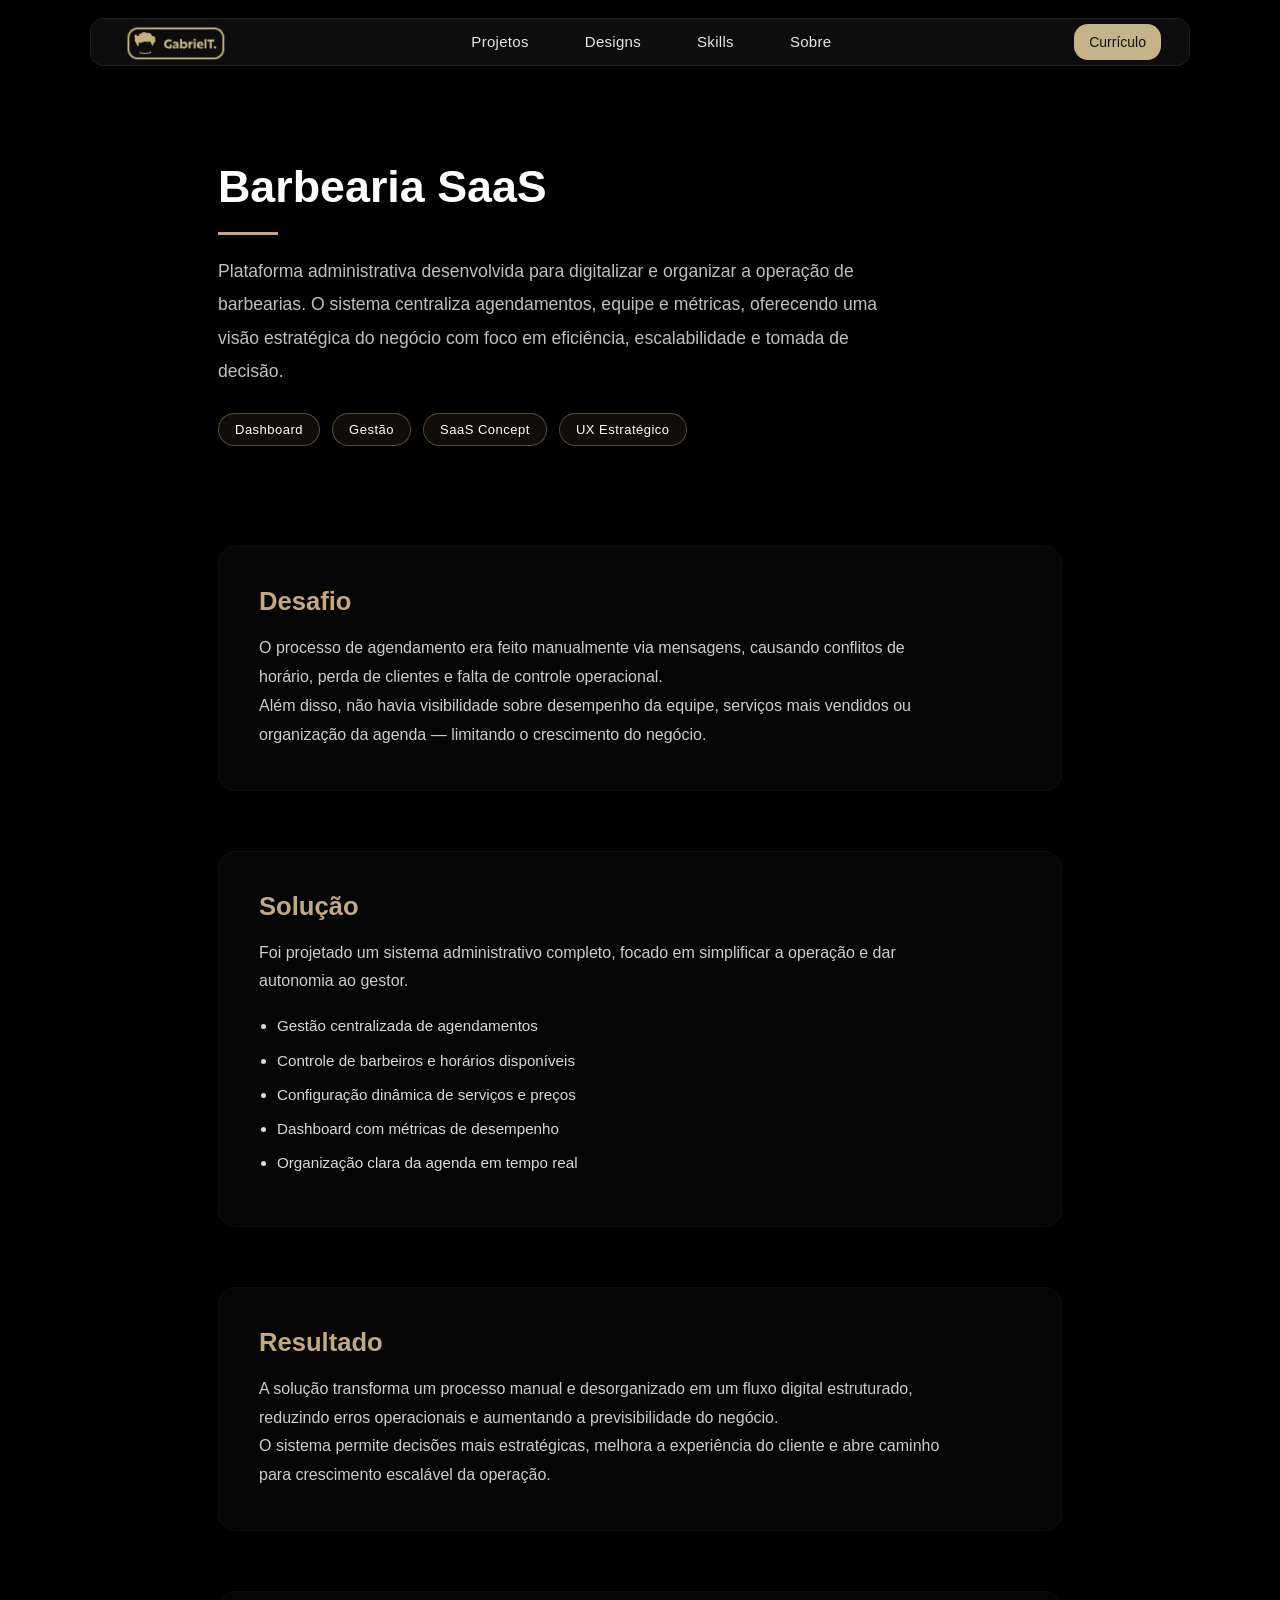
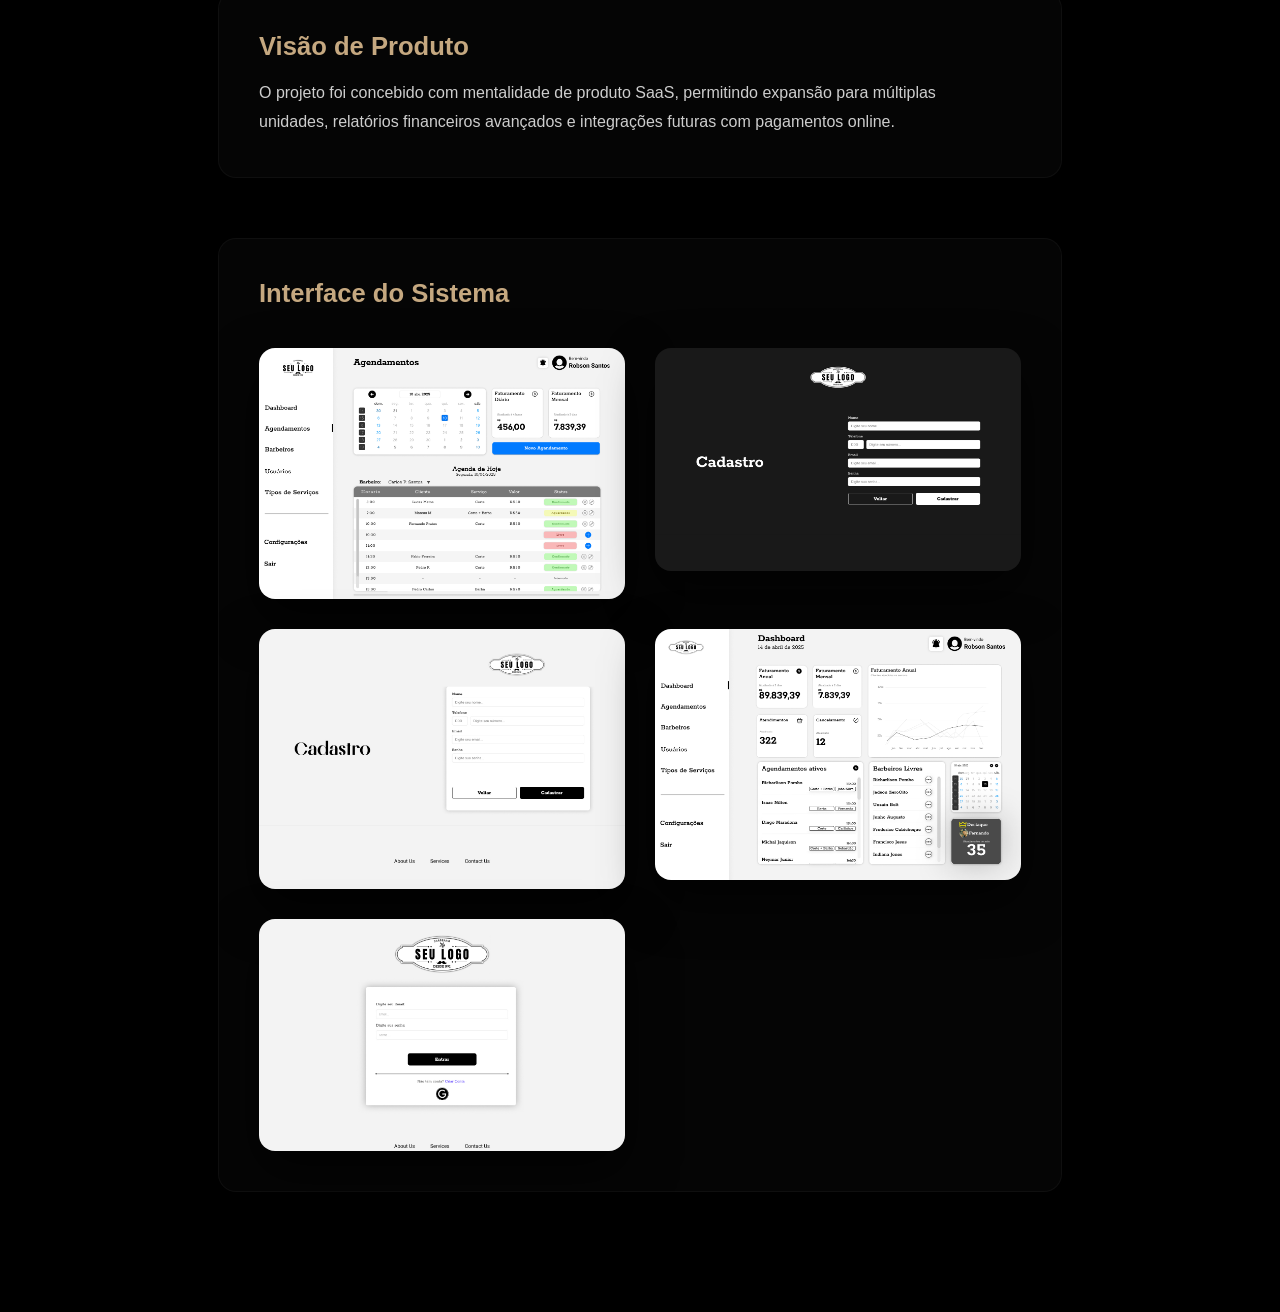
==== commit 9134d3aa: "Atualiza a seção de navegação em várias páginas para incluir novos links para "Skills" e reorganiza " ====
--- a/barbearia-admin.html
+++ b/barbearia-admin.html
@@ -9,7 +9,7 @@
 
 <body>
 
-<!-- ================= NAVBAR ================= -->
+    <!-- ================= NAVBAR ================= -->
 <header>
     <nav class="navbar">
 
@@ -21,11 +21,11 @@
         <!-- LINKS -->
         <ul class="nav-links" id="navMenu">
 
+            <li><a href="index.html#projetos">Projetos</a></li>
+            <li><a href="index.html#design">Designs</a></li>
+            <li><a href="index.html#stack">Skills</a></li>
             <li><a href="index.html#sobre">Sobre</a></li>
-            <li><a href="index.html#projetos">Projetos</a></li>
-            <li><a href="index.html#linguagens">Linguagens</a></li>
-            <li><a href="index.html#design">Designs</a></li> <!-- corrigido -->
-            <li><a href="index.html#contato">Contato</a></li>
+            
 
         </ul>
 
--- a/css/style.css
+++ b/css/style.css
@@ -342,27 +342,95 @@
 }
 
 /* ===================================================
-   HERO PREMIUM
+   HERO PREMIUM (REFINADO)
 =================================================== */
 
 .hero {
     min-height: 100vh;
+
     background:
-        radial-gradient(circle at 20% 20%, rgba(197,168,128,0.08), transparent 40%),
-        radial-gradient(circle at 80% 80%, rgba(197,168,128,0.05), transparent 40%),
+        radial-gradient(circle at 20% 20%, rgba(197,168,128,0.10), transparent 45%),
+        radial-gradient(circle at 80% 80%, rgba(197,168,128,0.06), transparent 45%),
         linear-gradient(180deg, #0a0a0a, #000);
+
+    display: flex;
+    align-items: center;
+    justify-content: center;
+
+    padding: 0 10%;
+
+    position: relative;
+    overflow: hidden;
+}
+
+/* CONTAINER */
+
+.hero-container {
+    display: grid;
+    grid-template-columns: 1fr 1.2fr;
+    align-items: center;
+    gap: 70px;
+
+    width: 100%;
+    max-width: 1200px;
+}
+
+/* ===================================================
+   IMAGE (ESQUERDA)
+=================================================== */
+
+.hero-image {
     display: flex;
     justify-content: center;
-    align-items: center;
-    text-align: center;
-    padding: 0 20px;
     position: relative;
 }
 
+.hero-image img {
+    width: 100%;
+    max-width: 420px;
+    aspect-ratio: 1/1;
+    object-fit: cover;
+
+    border-radius: 28px;
+
+    border: 1px solid rgba(255,255,255,0.08);
+
+    box-shadow: 
+        0 40px 100px rgba(0,0,0,0.9),
+        0 0 60px rgba(197,168,128,0.12);
+
+    transition: 0.4s ease;
+}
+
+.hero-image img:hover {
+    transform: translateY(-6px) scale(1.03);
+}
+
+/* glow sutil atrás da imagem */
+
+.hero-image::after {
+    content: "";
+    position: absolute;
+
+    width: 260px;
+    height: 260px;
+
+    background: radial-gradient(circle, rgba(197,168,128,0.15), transparent 70%);
+    filter: blur(40px);
+
+    z-index: -1;
+}
+
+/* ===================================================
+   CONTENT (DIREITA)
+=================================================== */
+
 .hero-content {
-    max-width: 820px;
-}
-
+    max-width: 620px;
+    display: flex;
+    flex-direction: column;
+    gap: 12px;
+}
 
 /* ===================================================
    BADGE
@@ -372,237 +440,350 @@
     display: inline-block;
     padding: 8px 18px;
     border-radius: 20px;
+
     background: rgba(197,168,128,0.08);
     border: 1px solid rgba(197,168,128,0.35);
+
     color: #c5a880;
-    font-size: 12px;
-    letter-spacing: 1.5px;
-    margin-bottom: 25px;
-}
-
-/* ===================================================
-   TÍTULO
+
+    font-size: 11px;
+    letter-spacing: 2px;
+    font-weight: 500;
+
+    width: fit-content;
+
+    backdrop-filter: blur(6px);
+}
+
+/* ===================================================
+   TITLE
 =================================================== */
 
 .hero-content h1 {
-    font-size:4rem;
+    font-size: 3.4rem;
     font-weight: 700;
-    line-height:1.1;
-    margin-bottom: 25px;
-}
-
-
-
-.hero-content h1 span{
-
-color:#c5a880;
-
-font-weight:600;
-
-}
-
-/* ===================================================
-   DESCRIÇÃO
+    line-height: 1.08;
+
+    margin: 10px 0 10px;
+
+    letter-spacing: -0.5px;
+}
+
+.hero-content h1 span {
+    color: #c5a880;
+    font-weight: 600;
+}
+
+/* ===================================================
+   DESCRIPTION
 =================================================== */
 
 .hero-content p {
-    font-size: 1.15rem;
+    font-size: 1.05rem;
     opacity: 0.75;
-    margin-bottom: 45px;
-    line-height: 1.7;
-}
-
-/* ===================================================
-   SOCIAL ICONS
+
+    line-height: 1.75;
+
+    max-width: 500px;
+}
+
+/* ===================================================
+   CTA
+=================================================== */
+
+.hero-cta {
+    display: flex;
+    gap: 16px;
+
+    margin-top: 15px;
+    margin-bottom: 30px;
+
+    flex-wrap: wrap;
+}
+
+/* ===================================================
+   BUTTONS - IMPROVED
+=================================================== */
+
+.btn-primary {
+    background: linear-gradient(135deg, #c5a880, #b99e77);
+    color: #000;
+
+    padding: 14px 26px;
+    border-radius: 30px;
+
+    text-decoration: none;
+    font-weight: 600;
+
+    display: inline-block;
+
+    box-shadow: 0 6px 18px rgba(197,168,128,0.25);
+
+    transition: all 0.35s cubic-bezier(0.22, 1, 0.36, 1);
+}
+
+.btn-primary:hover {
+    transform: translateY(-3px) scale(1.02);
+    box-shadow: 0 6px 18px rgba(197, 168, 128, 0.164);
+}
+
+.btn-primary:active {
+    transform: translateY(0) scale(0.97);
+    box-shadow: 0 4px 12px rgba(197,168,128,0.2);
+}
+
+/* foco acessível */
+.btn-primary:focus {
+    outline: none;
+    box-shadow: 0 0 0 3px rgba(197,168,128,0.4);
+}
+
+
+/* ================= SECONDARY ================= */
+
+.btn-secondary {
+    border: 1px solid rgba(255,255,255,0.25);
+
+    padding: 14px 26px;
+    border-radius: 30px;
+
+    text-decoration: none;
+    color: #fff;
+
+    display: inline-block;
+
+    backdrop-filter: blur(6px);
+
+    transition: all 0.35s cubic-bezier(0.22, 1, 0.36, 1);
+}
+
+.btn-secondary:hover {
+    border-color: #c5a880;
+    color: #c5a880;
+
+    transform: translateY(-3px) scale(1.02);
+}
+
+.btn-secondary:active {
+    transform: scale(0.96);
+}
+
+.btn-secondary:focus {
+    outline: none;
+    box-shadow: 0 0 0 2px rgba(197,168,128,0.4);
+}
+
+/* ===================================================
+   SOCIAL
 =================================================== */
 
 .social-icons {
     display: flex;
-    justify-content: center;
-    gap: 22px;
+    gap: 16px;
 }
 
 .social-icons a {
-    width: 54px;
-    height: 54px;
+    width: 48px;
+    height: 48px;
+
     border-radius: 50%;
-    border: 1px solid rgba(255,255,255,0.18);
+    border: 1px solid rgba(255,255,255,0.15);
+
     display: flex;
     align-items: center;
     justify-content: center;
-    backdrop-filter: blur(4px);
-    transition: all 0.35s ease;
-}
-
-.icon {
-    width: 22px;
-    height: 22px;
-    stroke-width: 1.5;
-    color: #fff;
+
+    backdrop-filter: blur(6px);
+
     transition: all 0.3s ease;
 }
 
-/* Hover */
+/* ÍCONES */
+
+.social-icons svg {
+    width: 20px;
+    height: 20px;
+
+    stroke: #fff;
+    stroke-width: 1.8;
+
+    transition: 0.3s ease;
+}
+
+/* HOVER */
 
 .social-icons a:hover {
     background: #c5a880;
     border-color: #c5a880;
-    transform: translateY(-6px) scale(1.05);
-}
-
-.social-icons a:hover .icon {
-    color: #000;
-}
-
-
-
-/* ===================================================
-      botões
-=================================================== */
-
-.hero-cta{
-
-display:flex;
-justify-content:center;
-gap:20px;
-
-margin-bottom:45px;
-
-}
-
-
-
-.btn-primary{
-
-background:#c5a880;
-
-color:#000;
-
-padding:14px 26px;
-
-border-radius:30px;
-
-text-decoration:none;
-
-font-weight:600;
-
-transition:0.3s;
-
-}
-
-.btn-primary:hover{
-
-transform:translateY(-3px);
-
-box-shadow:0 10px 25px rgba(197,168,128,0.4);
-
-}
-
-
-.btn-secondary{
-
-border:1px solid rgba(255,255,255,0.2);
-
-padding:14px 26px;
-
-border-radius:30px;
-
-text-decoration:none;
-
-color:#fff;
-
-transition:0.3s;
-
-}
-
-.btn-secondary:hover{
-
-border-color:#c5a880;
-color:#c5a880;
-
-}
-
-
-
-.scroll-indicator{
-
-position:absolute;
-
-bottom:40px;
-left:50%;
-
-transform:translateX(-50%);
-
-width:20px;
-height:35px;
-
-border:1px solid rgba(255,255,255,0.3);
-
-border-radius:20px;
-
-display:flex;
-justify-content:center;
-
-}
-
-.scroll-indicator span{
-
-width:4px;
-height:6px;
-
-background:#c5a880;
-
-border-radius:2px;
-
-margin-top:6px;
-
-animation:scroll 1.8s infinite;
-
-}
-
-@keyframes scroll{
-
-0%{opacity:0;transform:translateY(0)}
-40%{opacity:1}
-100%{opacity:0;transform:translateY(12px)}
-
-}
-
-
-/* ===================================================
-   RESPONSIVO
-=================================================== */
-
-@media (max-width: 768px) {
+
+    transform: translateY(-4px) scale(1.05);
+}
+
+.social-icons a:hover svg {
+    stroke: #000;
+}
+
+/* ===================================================
+   SCROLL INDICATOR
+=================================================== */
+
+.scroll-indicator {
+    position: absolute;
+    bottom: 40px;
+    left: 50%;
+
+    transform: translateX(-50%);
+
+    width: 20px;
+    height: 35px;
+
+    border: 1px solid rgba(255,255,255,0.3);
+    border-radius: 20px;
+
+    display: flex;
+    justify-content: center;
+}
+
+.scroll-indicator span {
+    width: 4px;
+    height: 6px;
+
+    background: #c5a880;
+
+    border-radius: 2px;
+
+    margin-top: 6px;
+
+    animation: scroll 1.8s infinite;
+}
+
+@keyframes scroll {
+    0% { opacity: 0; transform: translateY(0); }
+    40% { opacity: 1; }
+    100% { opacity: 0; transform: translateY(12px); }
+}
+/* ===================================================
+   RESPONSIVO PREMIUM (MOBILE REFINADO)
+=================================================== */
+
+@media (max-width: 900px) {
 
     .hero {
-        padding-top: 120px;
-    }
+        padding: 110px 18px 70px;
+        min-height: auto;
+    }
+
+    .hero-container {
+        grid-template-columns: 1fr;
+        text-align: center;
+        gap: 40px;
+    }
+
+    /* ================= IMAGE ================= */
+
+    .hero-image {
+        order: -1;
+    }
+
+    .hero-image img {
+        max-width: 220px;
+        border-radius: 18px;
+
+        box-shadow:
+            0 25px 60px rgba(0,0,0,0.9),
+            0 0 30px rgba(197,168,128,0.12);
+    }
+
+    /* glow menor no mobile */
+    .hero-image::after {
+        width: 180px;
+        height: 180px;
+        filter: blur(30px);
+    }
+
+    /* ================= CONTENT ================= */
+
+    .hero-content {
+        max-width: 100%;
+        align-items: center;
+        gap: 8px;
+    }
+
+    /* ================= BADGE ================= */
+
+    .hero-badge {
+        font-size: 10px;
+        padding: 6px 12px;
+        letter-spacing: 1.2px;
+    }
+
+    /* ================= TITLE ================= */
 
     .hero-content h1 {
-        font-size: 2.4rem;
-    }
+        font-size: 2rem;
+        line-height: 1.25;
+        margin: 10px 0 5px;
+    }
+
+    .hero-content h1 span {
+        display: block; /* quebra melhor a leitura */
+        margin-top: 4px;
+    }
+
+    /* ================= DESCRIPTION ================= */
 
     .hero-content p {
-        font-size: 1rem;
-    }
+        font-size: 0.95rem;
+        line-height: 1.75;
+        max-width: 92%;
+        opacity: 0.8;
+    }
+
+    /* ================= CTA ================= */
+
+    .hero-cta {
+        flex-direction: column;
+        width: 100%;
+        gap: 10px;
+        margin-top: 15px;
+        margin-bottom: 25px;
+    }
+
+    .btn-primary,
+    .btn-secondary {
+        width: 100%;
+        text-align: center;
+        padding: 15px;
+        font-size: 0.95rem;
+        border-radius: 25px;
+    }
+
+    /* ================= SOCIAL ================= */
 
     .social-icons {
-        gap: 16px;
+        justify-content: center;
+        gap: 12px;
+        margin-top: 5px;
     }
 
     .social-icons a {
-        width: 46px;
-        height: 46px;
-    }
-
-    .icon {
-        width: 20px;
-        height: 20px;
-    }
-
-}
-
+        width: 42px;
+        height: 42px;
+    }
+
+    .social-icons svg {
+        width: 18px;
+        height: 18px;
+    }
+
+    /* ================= SCROLL ================= */
+
+    .scroll-indicator {
+        bottom: 15px;
+        transform: translateX(-50%) scale(0.75);
+        opacity: 0.6;
+    }
+}
 /* ===================================================
    SOBRE PREMIUM - BASE (DESKTOP)
 =================================================== */
@@ -611,6 +792,10 @@
     background-color: #0b0f14;
     position: relative;
     padding: 120px 0;
+    background:
+        radial-gradient(circle at 20% 20%, rgba(197,168,128,0.10), transparent 45%),
+        radial-gradient(circle at 80% 80%, rgba(197,168,128,0.06), transparent 45%),
+        linear-gradient(180deg, #0a0a0a, #000);
 }
 
 /* Badge */
@@ -630,14 +815,15 @@
 /* Container */
 
 .sobre-container {
-    width: 90%;
+    width: 80%;
     max-width: 1200px;
     margin: 0 auto;
+    
 
     display: flex;
     align-items: center;
     justify-content: space-between;
-    gap: 80px;
+    gap: 250px;
 }
 
 /* Texto */
@@ -744,8 +930,10 @@
 
 .featured-projects{
 
-background:#0e0e0e;
-
+background:
+    radial-gradient(circle at 20% 20%, rgba(197,168,128,0.10), transparent 45%),
+    radial-gradient(circle at 80% 80%, rgba(197,168,128,0.06), transparent 45%),
+    linear-gradient(180deg, #0a0a0a, #000);
 padding:140px 10%;
 
 display:flex;
@@ -960,7 +1148,10 @@
 =================================================== */
 
 .projetos {
-    background-color: #111;
+        background:
+        radial-gradient(circle at 20% 20%, rgba(197,168,128,0.10), transparent 45%),
+        radial-gradient(circle at 80% 80%, rgba(197,168,128,0.06), transparent 45%),
+        linear-gradient(180deg, #0a0a0a, #000);
     display: flex;
     justify-content: center;
     padding: 140px 10%;
@@ -1208,81 +1399,143 @@
 
 
 
-/* ===================================================
-    STACK - BASE (GLOBAL)
-=================================================== */
-
-
-.stack{
-
-padding:120px 10%;
-background:#0d0d0d;
-
-}
-
-.stack-container{
-
-max-width:1000px;
-margin:auto;
-text-align:center;
-
-}
-
-.stack h2{
-
-margin-top:20px;
-margin-bottom:60px;
-
-font-size:2.4rem;
-
-}
-
-.stack-group{
-
-margin-bottom:50px;
-
-}
-
-.stack-group h3{
-
-margin-bottom:20px;
-color:#c5a880;
-font-size:1.2rem;
-letter-spacing:1px;
-
-}
-
-.stack-items{
-
-display:flex;
-flex-wrap:wrap;
-justify-content:center;
-
-gap:18px;
-
-}
-
-.stack-items span{
-
-border:1px solid rgba(197,168,128,0.6);
-
-padding:12px 26px;
-
-border-radius:8px;
-
-font-size:14px;
-
-letter-spacing:1px;
-
-transition:0.3s;
-
-}
-
-.stack-items span:hover{
-
-background:#c5a880;
-color:#000;
-transform:translateY(-3px);
+
+/* ===================================================
+   STACK - PREMIUM
+=================================================== */
+
+.stack {
+    padding: 120px 10%;
+    background: #0d0d0d;
+    position: relative;
+}
+
+/* container */
+
+.stack-container {
+    max-width: 1100px;
+    margin: auto;
+    text-align: center;
+}
+
+/* título */
+
+.stack h2 {
+    margin-top: 20px;
+    margin-bottom: 70px;
+    font-size: 2.4rem;
+}
+
+/* ===================================================
+   GRID (estrutura principal)
+=================================================== */
+
+.stack-grid {
+    display: grid;
+    grid-template-columns: repeat(3, 1fr);
+    gap: 30px;
+}
+
+/* ===================================================
+   CARD (cada grupo)
+=================================================== */
+
+.stack-card {
+    padding: 30px 25px;
+    border-radius: 18px;
+
+    background: rgba(255,255,255,0.02);
+    border: 1px solid rgba(255,255,255,0.05);
+
+    backdrop-filter: blur(6px);
+
+    transition: all 0.3s ease;
+}
+
+.stack-card:hover {
+    transform: translateY(-6px);
+    border-color: rgba(197,168,128,0.3);
+}
+
+/* título do grupo */
+
+.stack-card h3 {
+    margin-bottom: 20px;
+    color: #c5a880;
+    font-size: 1rem;
+    letter-spacing: 1px;
+}
+
+/* ===================================================
+   ITENS
+=================================================== */
+
+.stack-items {
+    display: flex;
+    flex-wrap: wrap;
+    justify-content: center;
+    gap: 12px;
+}
+
+.stack-items span {
+    border: 1px solid rgba(197,168,128,0.5);
+
+    padding: 10px 18px;
+    border-radius: 20px;
+
+    font-size: 13px;
+    letter-spacing: 0.5px;
+
+    background: rgba(197,168,128,0.05);
+
+    transition: all 0.25s ease;
+}
+
+/* hover refinado */
+
+.stack-items span:hover {
+    background: #c5a880;
+    color: #000;
+    transform: translateY(-3px);
+    box-shadow: 0 8px 20px rgba(197,168,128,0.25);
+}
+
+/* ===================================================
+   RESPONSIVO (MOBILE)
+=================================================== */
+
+@media (max-width: 900px) {
+
+    .stack {
+        padding: 100px 20px;
+    }
+
+    .stack h2 {
+        font-size: 1.9rem;
+        margin-bottom: 50px;
+    }
+
+    .stack-grid {
+        grid-template-columns: 1fr;
+        gap: 25px;
+    }
+
+    .stack-card {
+        padding: 25px 20px;
+    }
+
+    .stack-card h3 {
+        font-size: 0.95rem;
+    }
+
+    .stack-items {
+        gap: 10px;
+    }
+
+    .stack-items span {
+        font-size: 12px;
+        padding: 8px 14px;
+    }
 
 }
 
@@ -1294,7 +1547,11 @@
 
 .design {
     padding: 140px 10%;
-    background-color: #0f0f0f;
+        background:
+        radial-gradient(circle at 80% 80%, rgba(197,168,128,0.06), transparent 45%),
+        linear-gradient(180deg, #0a0a0a, #000),
+        radial-gradient(circle at 20% 20%, rgba(197,168,128,0.10), transparent 45%);
+
     text-align: center;
 }
 
@@ -1565,7 +1822,7 @@
 
 .design-container{
 
-max-width:1100px;
+max-width:600px;
 margin:auto;
 text-align:center;
 
@@ -1602,7 +1859,7 @@
 
 .design-frame img{
 
-max-width:900px;
+max-width:600px;
 width:100%;
 
 border-radius:4px;
@@ -1619,7 +1876,7 @@
 position:absolute;
 
 background:#111;
-border:1px solid rgba(197,168,128,0.6);
+border:2px solid rgba(197,168,128,0.6);
 
 color:#c5a880;
 
@@ -1776,7 +2033,7 @@
 =================================================== */
 
 .contato {
-    background-color: #111;
+    background-color: #000000;
     padding: 120px 10%;
     text-align: center;
 }
@@ -2023,4 +2280,224 @@
         gap: 25px;
     }
 
+}
+
+
+/* ===================================================
+   PÁGINA PESSOAL - BASE (GLOBAL)
+=================================================== */
+
+.pagina-pessoal {
+    padding: 140px 10% 100px;
+    max-width: 1000px;
+    margin: auto;
+    position: relative;
+}
+
+/* FUNDO COM LUZ */
+
+.pagina-pessoal::before {
+    content: "";
+    position: absolute;
+    top: -200px;
+    left: -200px;
+    width: 500px;
+    height: 500px;
+    background: radial-gradient(circle, rgba(197,168,128,0.12), transparent 70%);
+    filter: blur(80px);
+    z-index: 0;
+}
+
+.pagina-pessoal::after {
+    content: "";
+    position: absolute;
+    bottom: -200px;
+    right: -200px;
+    width: 500px;
+    height: 500px;
+    background: radial-gradient(circle, rgba(197,168,128,0.08), transparent 70%);
+    filter: blur(80px);
+    z-index: 0;
+}
+
+.pagina-pessoal > * {
+    position: relative;
+    z-index: 1;
+}
+
+/* ===================================================
+   HEADER
+=================================================== */
+
+.pagina-header {
+    margin-bottom: 80px;
+}
+
+.pagina-header h1 {
+    font-size: 2.8rem;
+    margin-bottom: 20px;
+    line-height: 1.2;
+}
+
+.pagina-header h1::after {
+    content: "";
+    width: 60px;
+    height: 3px;
+    background: #c5a880;
+    display: block;
+    margin-top: 15px;
+}
+
+.pagina-header .intro {
+    font-size: 1.1rem;
+    line-height: 1.8;
+    opacity: 0.85;
+    max-width: 700px;
+}
+
+/* ===================================================
+   CONTEÚDO
+=================================================== */
+
+.pagina-content {
+    display: flex;
+    flex-direction: column;
+    gap: 50px;
+}
+
+/* PARÁGRAFOS */
+
+.pagina-content p {
+    font-size: 1.05rem;
+    line-height: 1.8;
+    opacity: 0.85;
+    max-width: 720px;
+}
+
+/* TÍTULOS */
+
+.pagina-content h2 {
+    font-size: 1.6rem;
+    margin-bottom: 15px;
+    color: #c5a880;
+    position: relative;
+}
+
+.pagina-content h2::before {
+    content: "";
+    position: absolute;
+    left: -15px;
+    top: 8px;
+    width: 6px;
+    height: 6px;
+    background: #c5a880;
+    border-radius: 50%;
+}
+
+/* ===================================================
+   LISTA DE CONQUISTAS
+=================================================== */
+
+.conquistas {
+    list-style: none;
+    padding: 0;
+    margin-top: 10px;
+
+    display: grid;
+    gap: 12px;
+}
+
+.conquistas li {
+    background: rgba(255,255,255,0.03);
+    border: 1px solid rgba(255,255,255,0.06);
+
+    padding: 14px 18px;
+    border-radius: 12px;
+
+    transition: 0.3s ease;
+}
+
+.conquistas li:hover {
+    border-color: rgba(197,168,128,0.4);
+    transform: translateX(6px);
+}
+
+/* ===================================================
+   BLOCO DE CTA
+=================================================== */
+
+.cta-pessoal {
+    margin-top: 40px;
+}
+
+.btn-contato {
+    display: inline-block;
+
+    padding: 14px 28px;
+    border-radius: 30px;
+
+    border: 1px solid #c5a880;
+    color: #c5a880;
+
+    text-decoration: none;
+    font-weight: 500;
+
+    transition: 0.3s ease;
+}
+
+.btn-contato:hover {
+    background: #c5a880;
+    color: #000;
+
+    transform: translateY(-3px);
+    box-shadow: 0 10px 30px rgba(197,168,128,0.3);
+}
+
+/* ===================================================
+   SEPARAÇÃO VISUAL ENTRE BLOCOS
+=================================================== */
+
+.pagina-content h2 + p,
+.pagina-content h2 + ul {
+    margin-top: -10px;
+}
+
+/* ===================================================
+   RESPONSIVO
+=================================================== */
+
+@media (max-width: 768px) {
+
+    .pagina-pessoal {
+        padding: 120px 20px 80px;
+    }
+
+    .pagina-header h1 {
+        font-size: 2rem;
+    }
+
+    .pagina-header .intro {
+        font-size: 1rem;
+    }
+
+    .pagina-content {
+        gap: 35px;
+    }
+
+    .pagina-content h2 {
+        font-size: 1.4rem;
+    }
+
+    .pagina-content p {
+        font-size: 0.95rem;
+    }
+
+    .conquistas li {
+        padding: 12px 14px;
+    }
+
+    .btn-contato {
+        width: 100%;
+        text-align: center;
+    }
 }
